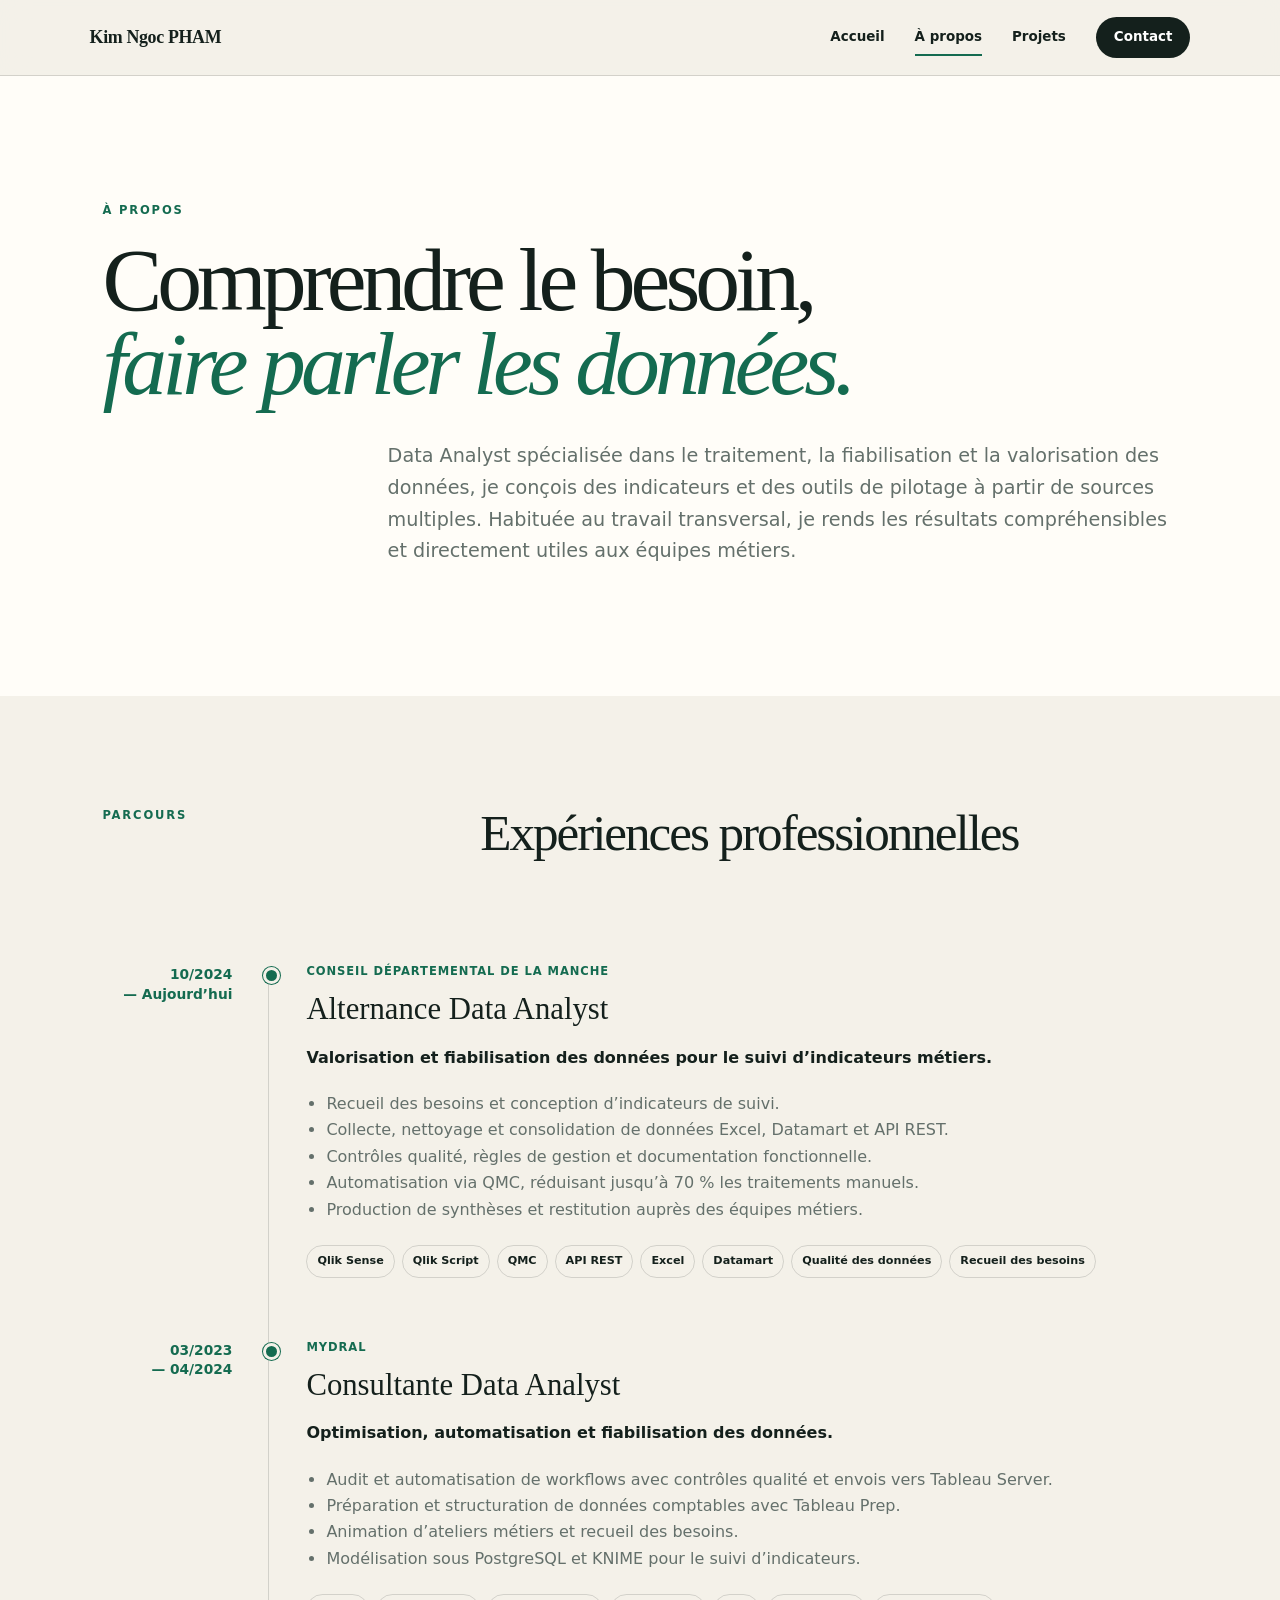
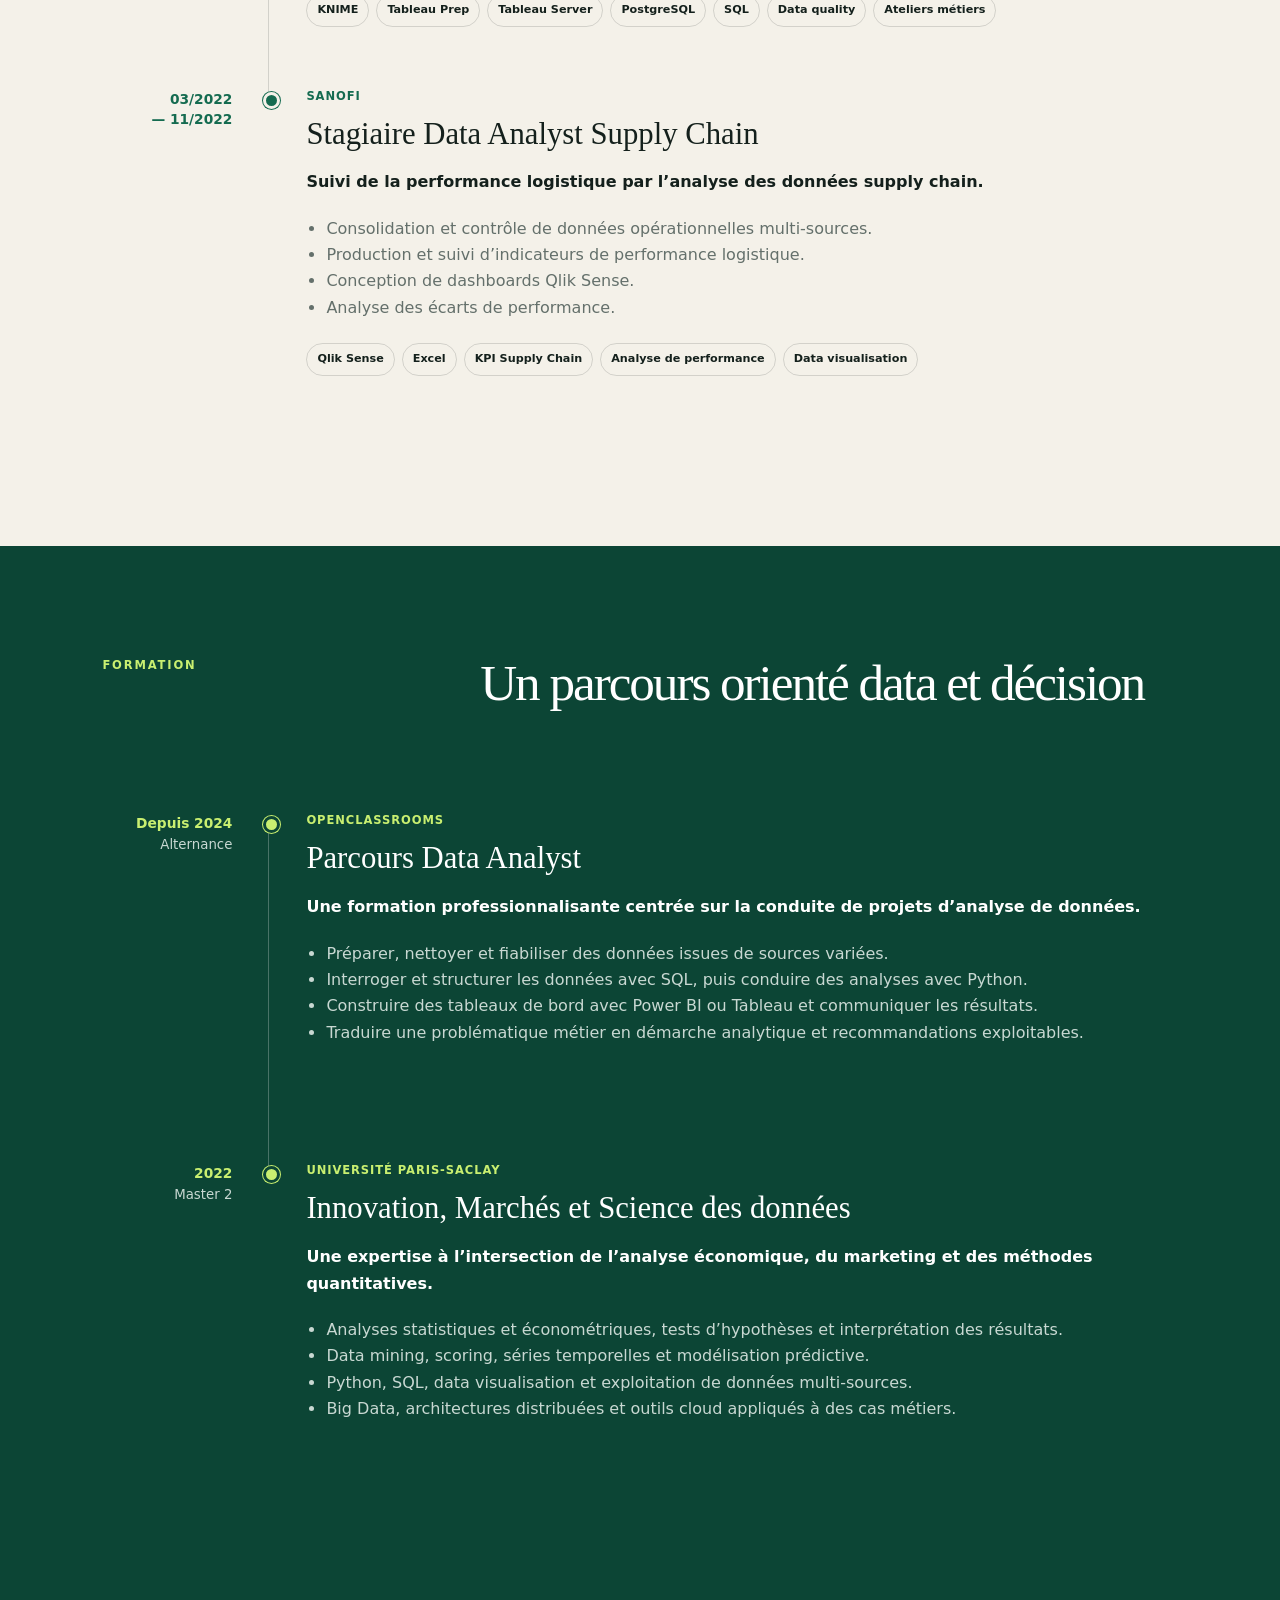
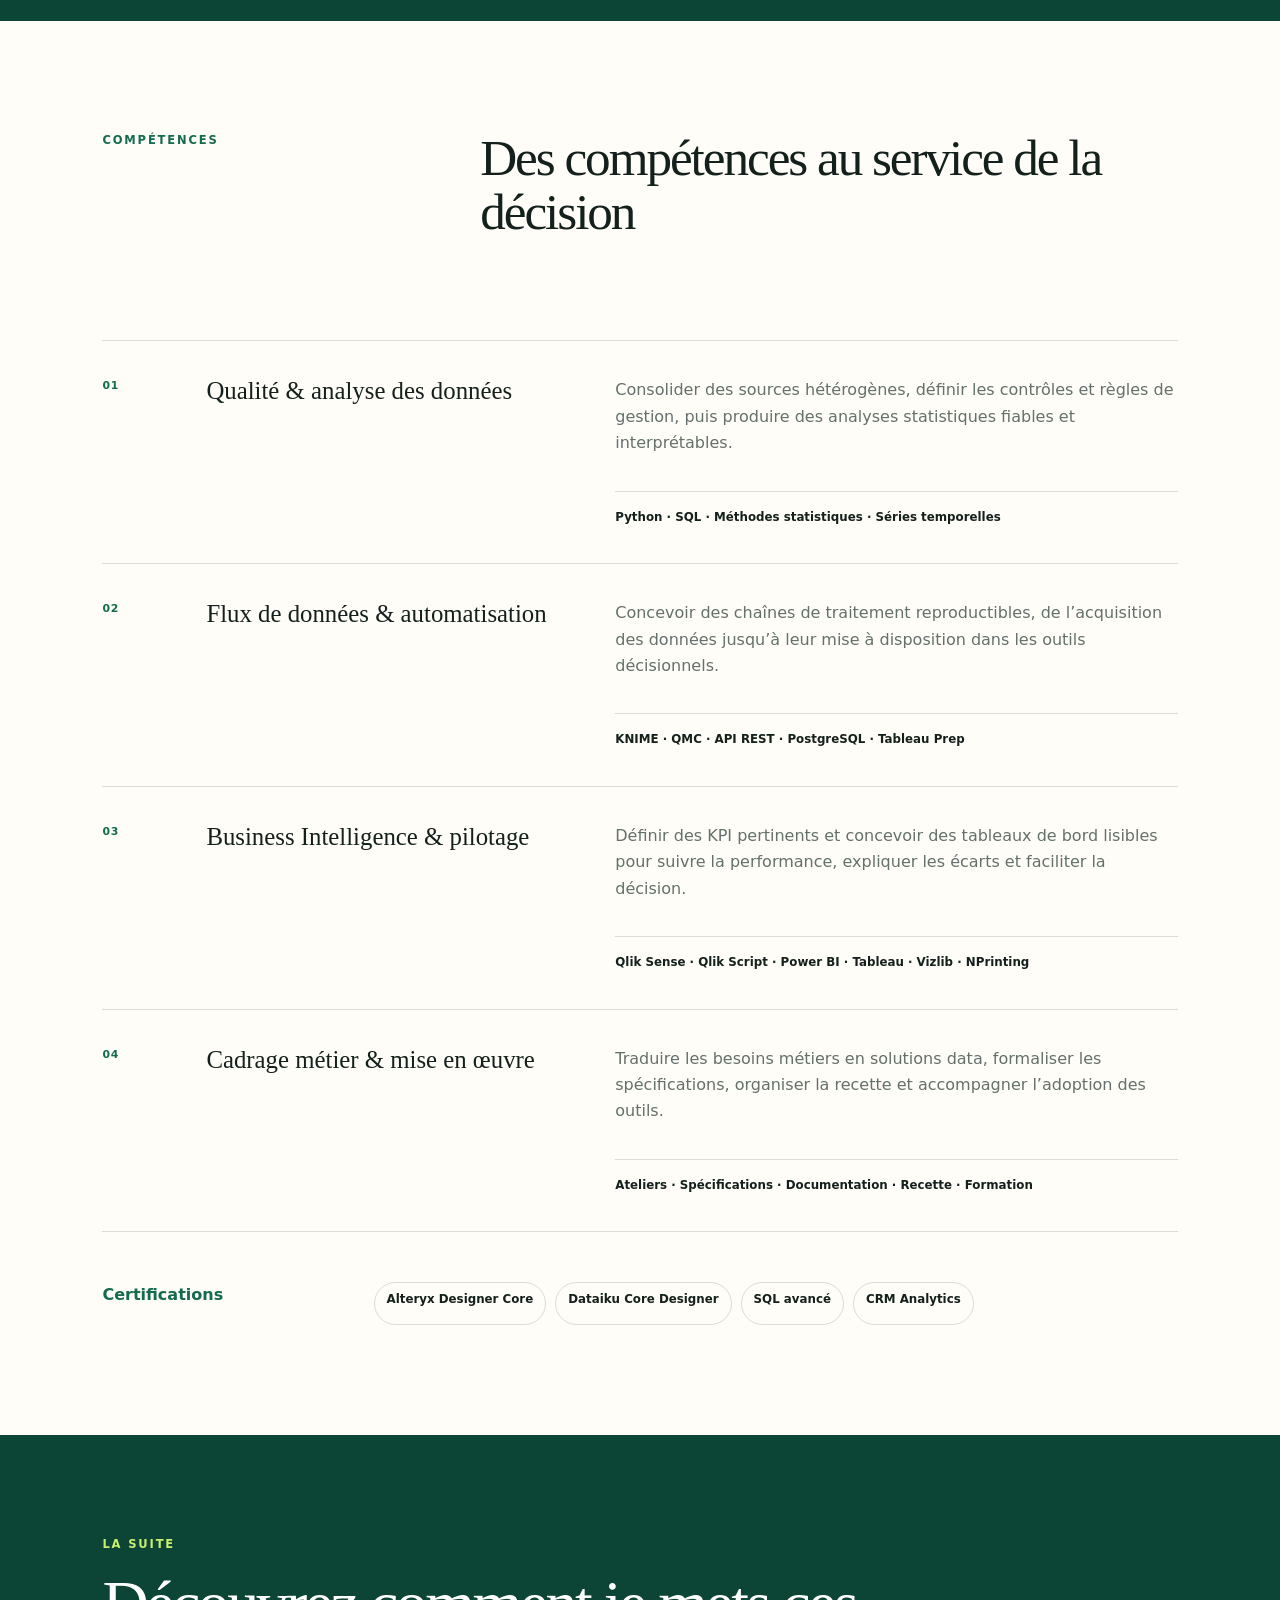
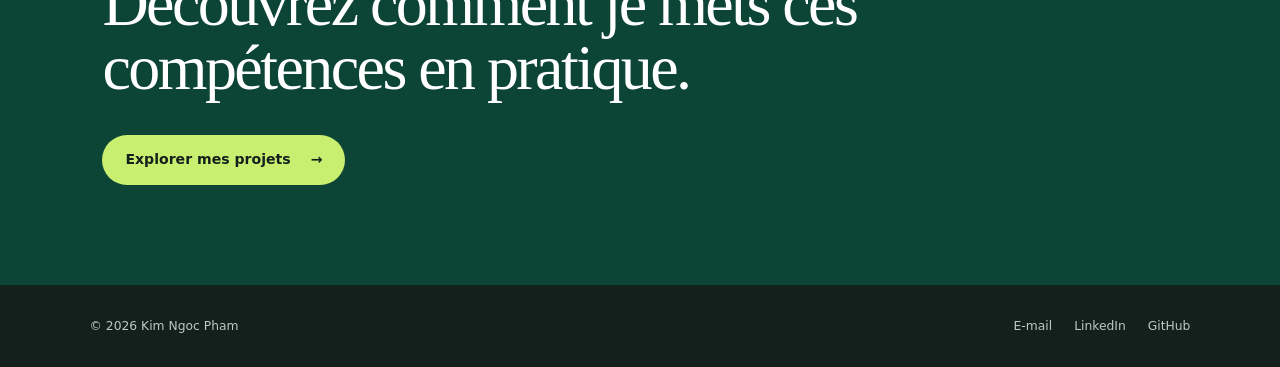
==== a-propos.html @ 7b45d622 "Add files via upload Update" ====
<!doctype html>
<html lang="fr">
<head>
  <meta charset="utf-8">
  <meta name="viewport" content="width=device-width, initial-scale=1">
  <meta name="description" content="Parcours, expériences et compétences de Kim Ngoc Pham, Data Analyst.">
  <title>À propos | Kim Ngoc Pham</title>
  <link rel="stylesheet" href="assets/style.css">
</head>
<body>
  <header class="site-header">
    <a class="brand" href="index.html" aria-label="Accueil">Kim Ngoc <span>PHAM</span></a>
    <button class="menu-button" type="button" aria-expanded="false" aria-controls="main-nav">Menu</button>
    <nav id="main-nav" aria-label="Navigation principale">
      <a href="index.html">Accueil</a>
      <a class="active" href="a-propos.html">À propos</a>
      <a href="projets.html">Projets</a>
      <a class="contact-link" href="mailto:kn.pham27@gmail.com">Contact</a>
    </nav>
  </header>

  <main>
    <section class="page-hero reveal">
      <p class="eyebrow">À propos</p>
      <h1>Comprendre le besoin,<br><span>faire parler les données.</span></h1>
      <p>Data Analyst spécialisée dans le traitement, la fiabilisation et la valorisation des données, je conçois des indicateurs et des outils de pilotage à partir de sources multiples. Habituée au travail transversal, je rends les résultats compréhensibles et directement utiles aux équipes métiers.</p>
    </section>

    <section class="timeline-section">
      <div class="section-intro">
        <p class="eyebrow">Parcours</p>
        <h2>Expériences professionnelles</h2>
      </div>
      <div class="timeline">
        <article class="timeline-item reveal">
          <div class="timeline-date"><span>10/2024<br>— Aujourd’hui</span></div>
          <div class="timeline-dot"></div>
          <div class="timeline-content">
            <p class="organisation">Conseil départemental de la Manche</p>
            <h3>Alternance Data Analyst</h3>
            <p class="lead">Valorisation et fiabilisation des données pour le suivi d’indicateurs métiers.</p>
            <ul>
              <li>Recueil des besoins et conception d’indicateurs de suivi.</li>
              <li>Collecte, nettoyage et consolidation de données Excel, Datamart et API REST.</li>
              <li>Contrôles qualité, règles de gestion et documentation fonctionnelle.</li>
              <li>Automatisation via QMC, réduisant jusqu’à 70 % les traitements manuels.</li>
              <li>Production de synthèses et restitution auprès des équipes métiers.</li>
            </ul>
            <div class="experience-tags" aria-label="Outils et compétences"><span>Qlik Sense</span><span>Qlik Script</span><span>QMC</span><span>API REST</span><span>Excel</span><span>Datamart</span><span>Qualité des données</span><span>Recueil des besoins</span></div>
          </div>
        </article>

        <article class="timeline-item reveal">
          <div class="timeline-date"><span>03/2023<br>— 04/2024</span></div>
          <div class="timeline-dot"></div>
          <div class="timeline-content">
            <p class="organisation">Mydral</p>
            <h3>Consultante Data Analyst</h3>
            <p class="lead">Optimisation, automatisation et fiabilisation des données.</p>
            <ul>
              <li>Audit et automatisation de workflows avec contrôles qualité et envois vers Tableau Server.</li>
              <li>Préparation et structuration de données comptables avec Tableau Prep.</li>
              <li>Animation d’ateliers métiers et recueil des besoins.</li>
              <li>Modélisation sous PostgreSQL et KNIME pour le suivi d’indicateurs.</li>
            </ul>
            <div class="experience-tags" aria-label="Outils et compétences"><span>KNIME</span><span>Tableau Prep</span><span>Tableau Server</span><span>PostgreSQL</span><span>SQL</span><span>Data quality</span><span>Ateliers métiers</span></div>
          </div>
        </article>

        <article class="timeline-item reveal">
          <div class="timeline-date"><span>03/2022<br>— 11/2022</span></div>
          <div class="timeline-dot"></div>
          <div class="timeline-content">
            <p class="organisation">Sanofi</p>
            <h3>Stagiaire Data Analyst Supply Chain</h3>
            <p class="lead">Suivi de la performance logistique par l’analyse des données supply chain.</p>
            <ul>
              <li>Consolidation et contrôle de données opérationnelles multi-sources.</li>
              <li>Production et suivi d’indicateurs de performance logistique.</li>
              <li>Conception de dashboards Qlik Sense.</li>
              <li>Analyse des écarts de performance.</li>
            </ul>
            <div class="experience-tags" aria-label="Outils et compétences"><span>Qlik Sense</span><span>Excel</span><span>KPI Supply Chain</span><span>Analyse de performance</span><span>Data visualisation</span></div>
          </div>
        </article>
      </div>
    </section>

    <section class="education-section timeline-section">
      <div class="section-intro">
        <p class="eyebrow">Formation</p>
        <h2>Un parcours orienté data et décision</h2>
      </div>
      <div class="timeline education-timeline">
        <article class="timeline-item reveal">
          <div class="timeline-date"><span>Depuis 2024</span><small>Alternance</small></div>
          <div class="timeline-dot"></div>
          <div class="timeline-content">
            <p class="organisation">OpenClassrooms</p>
            <h3>Parcours Data Analyst</h3>
            <p class="lead">Une formation professionnalisante centrée sur la conduite de projets d’analyse de données.</p>
            <ul>
              <li>Préparer, nettoyer et fiabiliser des données issues de sources variées.</li>
              <li>Interroger et structurer les données avec SQL, puis conduire des analyses avec Python.</li>
              <li>Construire des tableaux de bord avec Power BI ou Tableau et communiquer les résultats.</li>
              <li>Traduire une problématique métier en démarche analytique et recommandations exploitables.</li>
            </ul>
          </div>
        </article>
        <article class="timeline-item reveal">
          <div class="timeline-date"><span>2022</span><small>Master 2</small></div>
          <div class="timeline-dot"></div>
          <div class="timeline-content">
            <p class="organisation">Université Paris-Saclay</p>
            <h3>Innovation, Marchés et Science des données</h3>
            <p class="lead">Une expertise à l’intersection de l’analyse économique, du marketing et des méthodes quantitatives.</p>
            <ul>
              <li>Analyses statistiques et économétriques, tests d’hypothèses et interprétation des résultats.</li>
              <li>Data mining, scoring, séries temporelles et modélisation prédictive.</li>
              <li>Python, SQL, data visualisation et exploitation de données multi-sources.</li>
              <li>Big Data, architectures distribuées et outils cloud appliqués à des cas métiers.</li>
            </ul>
          </div>
        </article>
      </div>
    </section>

    <section class="skills-section">
      <div class="section-intro">
        <p class="eyebrow">Compétences</p>
        <h2>Des compétences au service de la décision</h2>
      </div>
      <div class="skills-grid">
        <article><span>01</span><h3>Qualité & analyse des données</h3><p>Consolider des sources hétérogènes, définir les contrôles et règles de gestion, puis produire des analyses statistiques fiables et interprétables.</p><small>Python · SQL · Méthodes statistiques · Séries temporelles</small></article>
        <article><span>02</span><h3>Flux de données & automatisation</h3><p>Concevoir des chaînes de traitement reproductibles, de l’acquisition des données jusqu’à leur mise à disposition dans les outils décisionnels.</p><small>KNIME · QMC · API REST · PostgreSQL · Tableau Prep</small></article>
        <article><span>03</span><h3>Business Intelligence & pilotage</h3><p>Définir des KPI pertinents et concevoir des tableaux de bord lisibles pour suivre la performance, expliquer les écarts et faciliter la décision.</p><small>Qlik Sense · Qlik Script · Power BI · Tableau · Vizlib · NPrinting</small></article>
        <article><span>04</span><h3>Cadrage métier & mise en œuvre</h3><p>Traduire les besoins métiers en solutions data, formaliser les spécifications, organiser la recette et accompagner l’adoption des outils.</p><small>Ateliers · Spécifications · Documentation · Recette · Formation</small></article>
      </div>
      <div class="certifications">
        <p>Certifications</p>
        <div><span>Alteryx Designer Core</span><span>Dataiku Core Designer</span><span>SQL avancé</span><span>CRM Analytics</span></div>
      </div>
    </section>

    <section class="cta-section">
      <p class="eyebrow">La suite</p>
      <h2>Découvrez comment je mets ces compétences en pratique.</h2>
      <a class="button light" href="projets.html">Explorer mes projets <span>→</span></a>
    </section>
  </main>

  <footer>
    <p>© <span data-year></span> Kim Ngoc Pham</p>
    <div><a href="mailto:kn.pham27@gmail.com">E-mail</a><a href="https://www.linkedin.com/in/kim-ngoc-pham/" target="_blank" rel="noreferrer">LinkedIn</a><a href="https://github.com/Kim-ngoc2710" target="_blank" rel="noreferrer">GitHub</a></div>
  </footer>
  <script src="assets/script.js"></script>
</body>
</html>
---- assets/style.css ----
:root {
  --ink: #14201c;
  --muted: #64706b;
  --paper: #f4f1e9;
  --white: #fffdf8;
  --green: #146b50;
  --green-dark: #0c4535;
  --lime: #c9ef70;
  --sand: #d4c3a2;
  --line: rgba(20,32,28,.15);
  --shadow: 0 25px 70px rgba(15,55,42,.14);
}

* { box-sizing: border-box; }
html { scroll-behavior: smooth; }
body { margin: 0; background: var(--paper); color: var(--ink); font-family: Inter, ui-sans-serif, system-ui, -apple-system, BlinkMacSystemFont, "Segoe UI", sans-serif; line-height: 1.65; }
a { color: inherit; }
.site-header { position: sticky; top: 0; z-index: 50; min-height: 76px; display: flex; align-items: center; justify-content: space-between; padding: 0 clamp(24px,7vw,110px); background: rgba(244,241,233,.92); border-bottom: 1px solid var(--line); backdrop-filter: blur(14px); }
.brand { font-family: Georgia, serif; font-size: 1.12rem; font-weight: 700; text-decoration: none; letter-spacing: -.02em; }.brand span { color: inherit; }
nav { display: flex; align-items: center; gap: 30px; } nav a { position: relative; font-size: .84rem; font-weight: 750; text-decoration: none; }
nav a:not(.contact-link)::after { content: ""; position: absolute; left: 0; right: 100%; bottom: -7px; height: 2px; background: var(--green); transition: right .2s ease; } nav a:hover::after, nav a.active::after { right: 0; }
.contact-link { padding: 9px 18px; border-radius: 999px; background: var(--ink); color: white; }
.menu-button { display: none; padding: 8px 14px; border: 1px solid var(--line); border-radius: 999px; background: transparent; color: var(--ink); font: inherit; font-size: .82rem; font-weight: 800; }
.eyebrow { margin: 0 0 18px; color: var(--green); font-size: .72rem; font-weight: 900; letter-spacing: .16em; text-transform: uppercase; }
h1,h2,h3,p { margin-top: 0; }
.button { min-height: 50px; display: inline-flex; align-items: center; justify-content: center; gap: 20px; padding: 0 22px; border: 1px solid transparent; border-radius: 999px; font-size: .88rem; font-weight: 800; text-decoration: none; transition: transform .2s ease, box-shadow .2s ease; }.button:hover { transform: translateY(-2px); box-shadow: 0 10px 25px rgba(20,32,28,.12); }
.primary { background: var(--green); color: white; }.secondary { border-color: var(--line); }.light { background: var(--lime); color: var(--ink); }
.reveal { opacity: 0; transform: translateY(18px); transition: opacity .65s ease, transform .65s ease; }.reveal.visible { opacity: 1; transform: none; }

.home-hero { min-height: calc(100vh - 76px); display: grid; grid-template-columns: 1.1fr .9fr; align-items: center; gap: 8vw; padding: 75px clamp(24px,8vw,130px); overflow: hidden; }
.hero-copy h1 { max-width: 850px; margin-bottom: 28px; font-family: Inter, ui-sans-serif, system-ui, -apple-system, BlinkMacSystemFont, "Segoe UI", sans-serif; font-size: clamp(2.75rem,4.8vw,5.2rem); font-weight: 780; line-height: 1.02; letter-spacing: -.052em; }.hero-copy h1 span { display: block; margin-top: .08em; color: var(--green); font-weight: 620; }
.intro { max-width: 760px; margin-bottom: 34px; color: var(--muted); font-size: clamp(1rem,1.35vw,1.16rem); line-height: 1.8; }.hero-actions { display: flex; flex-wrap: wrap; gap: 12px; }
.hero-art { position: relative; min-height: 540px; }.portrait-frame { position: absolute; inset: 8% 3% 5% 10%; overflow: hidden; display: grid; place-items: center; border-radius: 48% 48% 20px 20px; background: var(--green); box-shadow: var(--shadow); }
.portrait-frame::before { content: ""; position: absolute; width: 360px; height: 360px; border: 1px solid rgba(255,255,255,.27); border-radius: 50%; }.portrait-frame::after { content: ""; position: absolute; width: 480px; height: 480px; border: 1px solid rgba(255,255,255,.14); border-radius: 50%; }
.monogram { z-index: 2; color: var(--white); font-family: Georgia, serif; font-size: clamp(4rem,8vw,8rem); letter-spacing: -.08em; }
.data-line { position: absolute; z-index: 1; width: 85%; height: 2px; background: var(--lime); transform-origin: left; }.line-one { top: 62%; left: 8%; transform: rotate(-13deg); }.line-two { top: 70%; left: 12%; width: 60%; transform: rotate(7deg); opacity: .55; }.line-three { top: 40%; right: -20%; width: 70%; transform: rotate(-48deg); opacity: .35; }
.floating-card { position: absolute; z-index: 3; padding: 18px 22px; border-radius: 16px; background: rgba(255,253,248,.94); box-shadow: var(--shadow); backdrop-filter: blur(10px); }.floating-card small { display: block; margin-bottom: 4px; color: var(--green); font-size: .62rem; font-weight: 900; letter-spacing: .12em; }.floating-card strong { font-size: .86rem; }.card-tools { left: 0; bottom: 7%; }.card-focus { right: -5%; top: 16%; }
.home-strip { display: grid; grid-template-columns: repeat(4,1fr); padding: 0 clamp(24px,8vw,130px); background: var(--ink); color: white; }.home-strip div { min-height: 120px; display: flex; flex-direction: column; justify-content: center; padding: 22px; border-right: 1px solid rgba(255,255,255,.13); }.home-strip div:first-child { border-left: 1px solid rgba(255,255,255,.13); }.home-strip span { color: var(--lime); font-size: .66rem; font-weight: 900; }.home-strip strong { margin-top: 9px; font-family: Georgia,serif; font-size: 1.05rem; font-weight: 500; }
.home-next { padding: 120px clamp(24px,8vw,130px); }.home-next h2 { max-width: 930px; margin-bottom: 65px; font-family: Georgia,serif; font-size: clamp(2.7rem,5.1vw,5.7rem); font-weight: 500; line-height: 1; letter-spacing: -.045em; }.home-next h2 em { color: var(--green); font-weight: 500; }
.next-grid { display: grid; grid-template-columns: 1fr 1fr; gap: 16px; }.next-grid a { position: relative; min-height: 210px; display: grid; grid-template-rows: auto 1fr; align-content: start; padding: 42px 30px 30px; border: 1px solid var(--line); border-radius: 20px; background: var(--white); text-decoration: none; transition: transform .2s ease, box-shadow .2s ease; }.next-grid a:hover { transform: translateY(-4px); box-shadow: var(--shadow); }.next-grid span { color: var(--green); font-size: .7rem; font-weight: 900; line-height: 1.35rem; text-transform: uppercase; }.next-grid strong { max-width: 480px; margin-top: 20px; font-family: Georgia,serif; font-size: 1.7rem; font-weight: 500; line-height: 1.15; }.next-grid i { position: absolute; top: 38px; right: 28px; font-size: 1.35rem; line-height: 1.35rem; font-style: normal; }

.page-hero { padding: 125px clamp(24px,8vw,130px) 110px; background: var(--white); }.page-hero h1 { max-width: 1150px; margin-bottom: 34px; font-family: Georgia,serif; font-size: clamp(3.5rem,7vw,7.8rem); font-weight: 500; line-height: .94; letter-spacing: -.055em; }.page-hero h1 span { color: var(--green); font-style: italic; }.page-hero > p:last-child { max-width: 790px; margin-left: auto; color: var(--muted); font-size: clamp(1.05rem,1.5vw,1.25rem); }
.timeline-section,.education-section,.skills-section { padding: 110px clamp(24px,8vw,130px); }.section-intro { display: grid; grid-template-columns: .45fr 1fr; gap: 5vw; margin-bottom: 60px; }.section-intro h2 { max-width: 730px; font-family: Georgia,serif; font-size: clamp(2.5rem,4vw,4.5rem); font-weight: 500; line-height: 1.04; letter-spacing: -.04em; }
.timeline { max-width: 1100px; margin-left: auto; }.timeline-item { display: grid; grid-template-columns: 130px 22px 1fr; gap: 26px; min-height: 300px; }.timeline-date { display: flex; flex-direction: column; align-items: flex-end; padding-top: 3px; }.timeline-date span { color: var(--green); font-size: .86rem; font-weight: 900; line-height: 1.45; text-align: right; }.timeline-date small { color: var(--muted); }.timeline-dot { position: relative; }.timeline-dot::before { content: ""; position: absolute; top: 9px; bottom: -9px; left: 10px; width: 1px; background: var(--line); }.timeline-dot::after { content: ""; position: absolute; top: 5px; left: 5px; width: 11px; height: 11px; border: 3px solid var(--paper); border-radius: 50%; background: var(--green); box-shadow: 0 0 0 1px var(--green); }.timeline-item:last-child .timeline-dot::before { display: none; }
.timeline-content { padding: 0 0 60px; }.organisation { margin-bottom: 3px; color: var(--green); font-size: .72rem; font-weight: 900; letter-spacing: .08em; text-transform: uppercase; }.timeline-content h3 { margin-bottom: 10px; font-family: Georgia,serif; font-size: clamp(1.65rem,2.4vw,2.45rem); font-weight: 500; }.timeline-content .lead { color: var(--ink); font-weight: 750; }.timeline-content ul { margin: 20px 0 0; padding-left: 20px; color: var(--muted); }.experience-tags { display: flex; flex-wrap: wrap; gap: 7px; margin-top: 22px; }.experience-tags span { padding: 6px 10px; border: 1px solid var(--line); border-radius: 999px; color: var(--ink); font-size: .7rem; font-weight: 750; }
.education-section { background: var(--green-dark); color: white; }.education-section .eyebrow,.education-section .organisation { color: var(--lime); }.education-section .timeline-date span { color: var(--lime); }.education-section .timeline-date small,.education-section .timeline-content ul { color: #c8d8d2; }.education-section .timeline-dot::before { background: rgba(255,255,255,.25); }.education-section .timeline-dot::after { border-color: var(--green-dark); background: var(--lime); box-shadow: 0 0 0 1px var(--lime); }.education-section .timeline-content .lead { color: white; }.education-timeline .timeline-item { min-height: 350px; }
.skills-section { background: var(--white); }.skills-grid { border-top: 1px solid var(--line); }.skills-grid article { display: grid; grid-template-columns: 70px minmax(240px,.8fr) 1.2fr; gap: 34px; align-items: start; padding: 36px 0; border-bottom: 1px solid var(--line); }.skills-grid span { color: var(--green); font-size: .68rem; font-weight: 900; letter-spacing: .08em; }.skills-grid h3 { margin: 0; font-family: Georgia,serif; font-size: 1.55rem; font-weight: 500; line-height: 1.15; }.skills-grid p { margin: 0; color: var(--muted); }.skills-grid small { grid-column: 3; padding-top: 16px; border-top: 1px solid var(--line); color: var(--ink); font-size: .74rem; font-weight: 750; }.certifications { display: grid; grid-template-columns: .3fr 1fr; gap: 30px; margin-top: 50px; }.certifications > p { color: var(--green); font-weight: 900; }.certifications div { display: flex; flex-wrap: wrap; gap: 9px; }.certifications span,.project-tags span { padding: 7px 12px; border: 1px solid var(--line); border-radius: 999px; font-size: .74rem; font-weight: 750; }
.cta-section { padding: 100px clamp(24px,8vw,130px); background: var(--green-dark); color: white; }.cta-section .eyebrow { color: var(--lime); }.cta-section h2 { max-width: 980px; margin-bottom: 35px; font-family: Georgia,serif; font-size: clamp(2.5rem,5vw,5.3rem); font-weight: 500; line-height: 1; letter-spacing: -.04em; }

.project-hero { background: var(--paper); }.project-gallery { padding: 20px clamp(24px,8vw,130px) 120px; }.project-placeholder { display: grid; grid-template-columns: minmax(330px,.8fr) 1.2fr; gap: clamp(30px,6vw,90px); align-items: center; padding: 70px 0; border-top: 1px solid var(--line); }.project-placeholder:nth-child(even) .project-visual { order: 2; }.project-visual { position: relative; min-height: 360px; overflow: hidden; border-radius: 22px; background: var(--ink); box-shadow: var(--shadow); }.project-body { padding: 25px 0; }.project-top { display: flex; justify-content: space-between; margin-bottom: 50px; color: var(--green); font-size: .7rem; font-weight: 900; letter-spacing: .09em; text-transform: uppercase; }.project-body h2 { margin-bottom: 18px; font-family: Georgia,serif; font-size: clamp(2rem,3.4vw,3.8rem); font-weight: 500; line-height: 1.05; letter-spacing: -.035em; }.project-body > p { max-width: 650px; color: var(--muted); }.project-tags { display: flex; flex-wrap: wrap; gap: 7px; margin-top: 28px; }
.visual-pipeline { display: flex; align-items: center; justify-content: center; gap: 32px; background: var(--green); }.visual-pipeline i { position: relative; width: 46px; height: 46px; border: 2px solid var(--lime); border-radius: 12px; }.visual-pipeline i:not(:last-child)::after { content: "→"; position: absolute; left: 58px; top: 6px; color: white; font-size: 1.3rem; font-style: normal; }.visual-pipeline i:nth-child(2) { transform: rotate(45deg); }.visual-pipeline i:nth-child(3) { border-radius: 50%; }.visual-pipeline i:nth-child(4) { background: var(--lime); }
.visual-series { display: grid; place-items: center; background: #1a2924; }.visual-series svg { width: 88%; }.visual-series path { fill: none; stroke: var(--lime); stroke-width: 5; stroke-linecap: round; }.visual-series path.soft { stroke: #6d9686; stroke-width: 2; }
.visual-stats { background: #dfe8df; }.dots { position: absolute; inset: 45px; background-image: radial-gradient(circle,var(--green) 0 4px,transparent 5px); background-size: 48px 42px; opacity: .68; }.trend { position: absolute; left: 12%; right: 10%; top: 52%; height: 4px; border-radius: 99px; background: var(--green); transform: rotate(-22deg); box-shadow: 0 0 0 8px rgba(201,239,112,.5); }
.phase-note { display: grid; grid-template-columns: .3fr 1fr; gap: 60px; padding: 80px clamp(24px,8vw,130px); background: var(--lime); }.phase-note > span { font-weight: 900; text-transform: uppercase; }.phase-note h2 { margin-bottom: 12px; font-family: Georgia,serif; font-size: clamp(2rem,3.5vw,3.8rem); font-weight: 500; }.phase-note p { max-width: 760px; margin: 0; color: #415036; }

footer { min-height: 82px; display: flex; align-items: center; justify-content: space-between; gap: 30px; padding: 20px clamp(24px,7vw,110px); background: var(--ink); color: #bcc8c3; font-size: .77rem; } footer p { margin: 0; } footer div { display: flex; flex-wrap: wrap; gap: 22px; } footer a { text-decoration: none; } footer a:hover { color: var(--lime); }

@media (max-width: 980px) {
  .home-hero { grid-template-columns: 1fr; }.hero-art { width: min(620px,100%); min-height: 500px; margin: 0 auto; }
  .home-strip { grid-template-columns: 1fr 1fr; }.project-placeholder { grid-template-columns: 1fr; }.project-placeholder:nth-child(even) .project-visual { order: initial; }
}
@media (max-width: 720px) {
  .site-header { min-height: 66px; }.menu-button { display: block; } nav { position: absolute; top: 66px; left: 0; right: 0; display: none; flex-direction: column; align-items: stretch; gap: 0; padding: 12px 24px 24px; background: var(--paper); border-bottom: 1px solid var(--line); } nav.open { display: flex; } nav a { padding: 12px 0; } nav a::after { display: none; }.contact-link { margin-top: 8px; padding: 10px 16px; text-align: center; }
  .home-hero { min-height: auto; padding: 70px 24px; }.hero-copy h1 { font-size: clamp(3rem,15vw,5rem); }.hero-art { min-height: 390px; }.floating-card { padding: 14px 16px; }.card-focus { right: 0; }.home-strip { padding: 0 24px; }.home-strip div { min-height: 100px; }.home-strip div:nth-child(odd) { border-left: 1px solid rgba(255,255,255,.13); }.home-next { padding: 85px 24px; }.next-grid { grid-template-columns: 1fr; }
  .page-hero { padding: 85px 24px 70px; }.page-hero h1 { font-size: clamp(3rem,14vw,5.1rem); }.page-hero > p:last-child { margin-left: 0; }
  .timeline-section,.education-section,.skills-section { padding: 80px 24px; }.section-intro { grid-template-columns: 1fr; gap: 5px; margin-bottom: 40px; }.timeline { margin: 0; }.timeline-item { grid-template-columns: 64px 15px 1fr; gap: 12px; }.timeline-date span,.timeline-date small { font-size: .68rem; }.timeline-dot::before { left: 7px; }.timeline-dot::after { left: 2px; }.timeline-content ul { padding-left: 17px; }
  .skills-grid article { grid-template-columns: 42px 1fr; gap: 14px; padding: 28px 0; }.skills-grid p,.skills-grid small { grid-column: 2; }.skills-grid small { margin-top: 5px; }.certifications,.phase-note { grid-template-columns: 1fr; gap: 15px; }
  .project-gallery { padding: 0 24px 80px; }.project-placeholder { grid-template-columns: 1fr; padding: 48px 0; }.project-visual { min-height: 270px; }.project-top { margin-bottom: 30px; }.visual-pipeline { gap: 20px; }.visual-pipeline i { width: 35px; height: 35px; }.visual-pipeline i:not(:last-child)::after { left: 41px; top: 2px; }.phase-note,.cta-section { padding: 75px 24px; }
  footer { flex-direction: column; align-items: flex-start; padding: 26px 24px; }
}
@media (prefers-reduced-motion: reduce) { html { scroll-behavior: auto; }.reveal { opacity: 1; transform: none; transition: none; } * { transition: none !important; } }
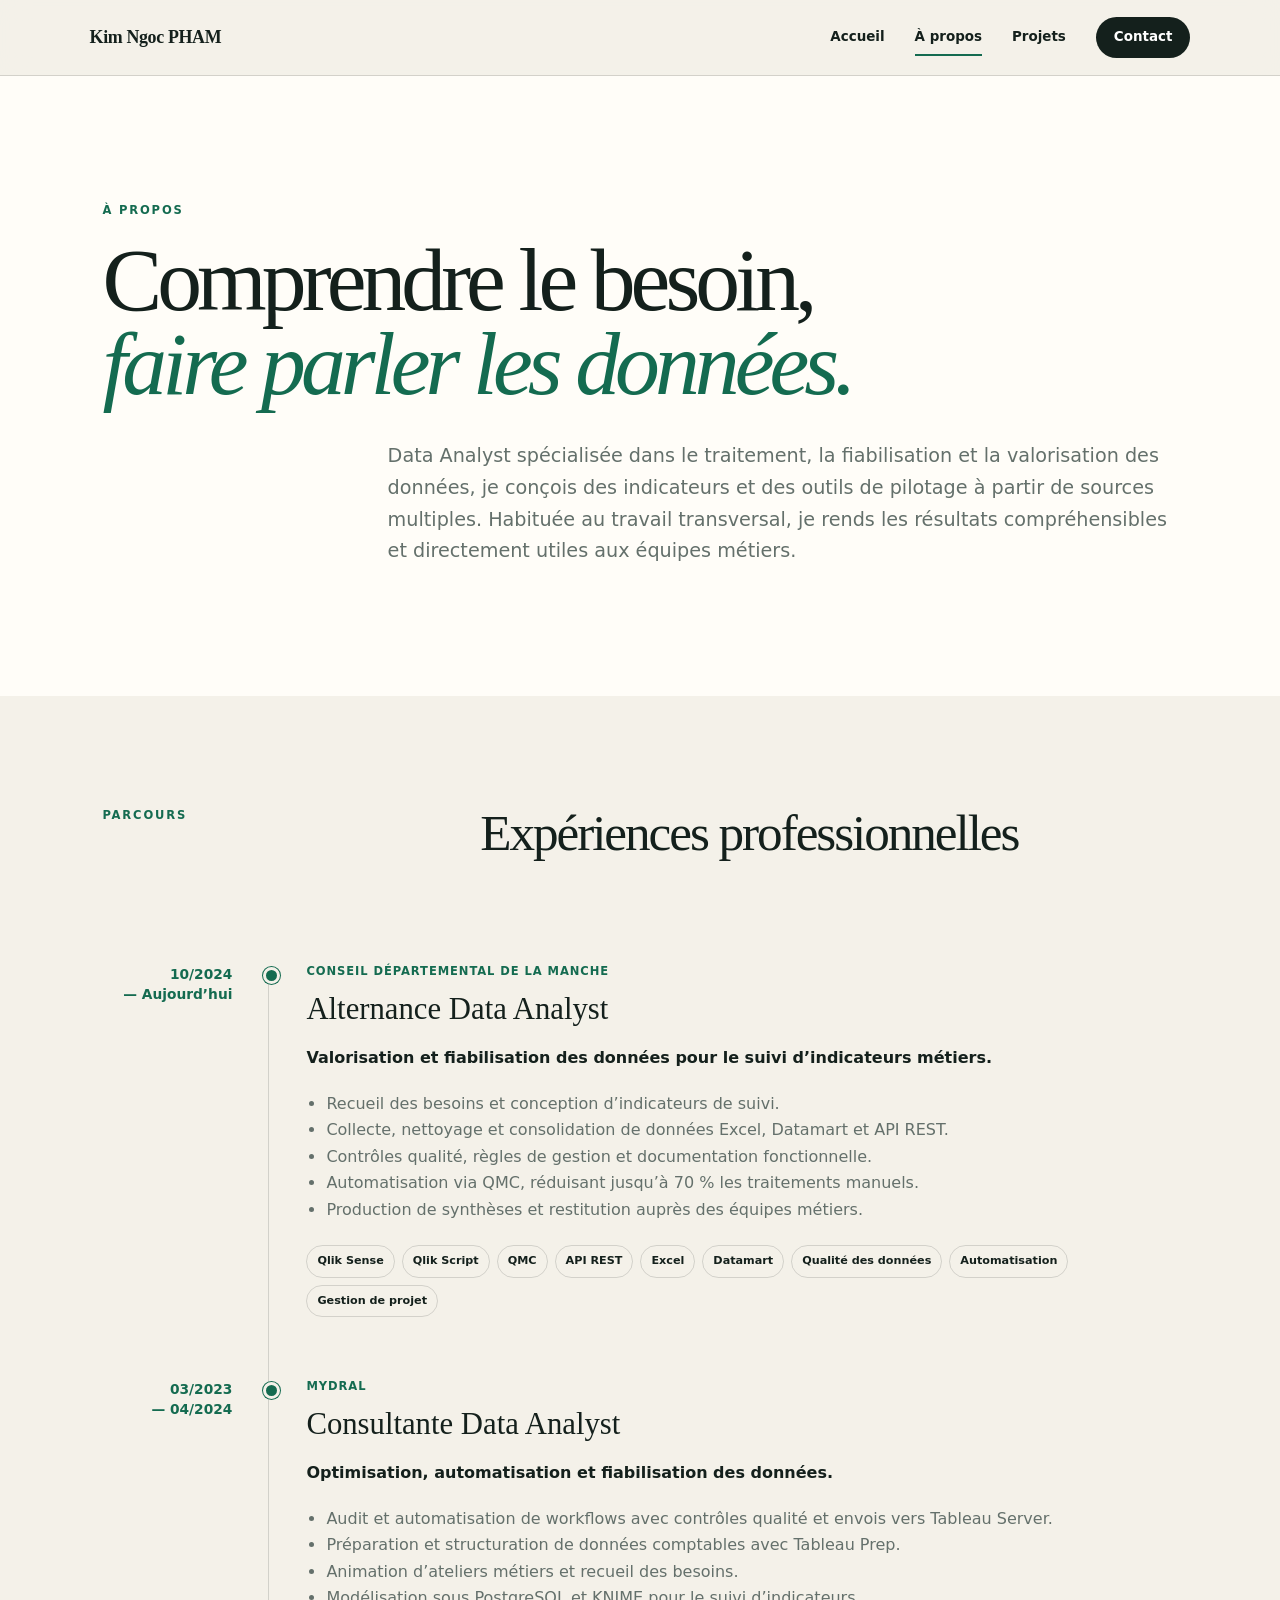
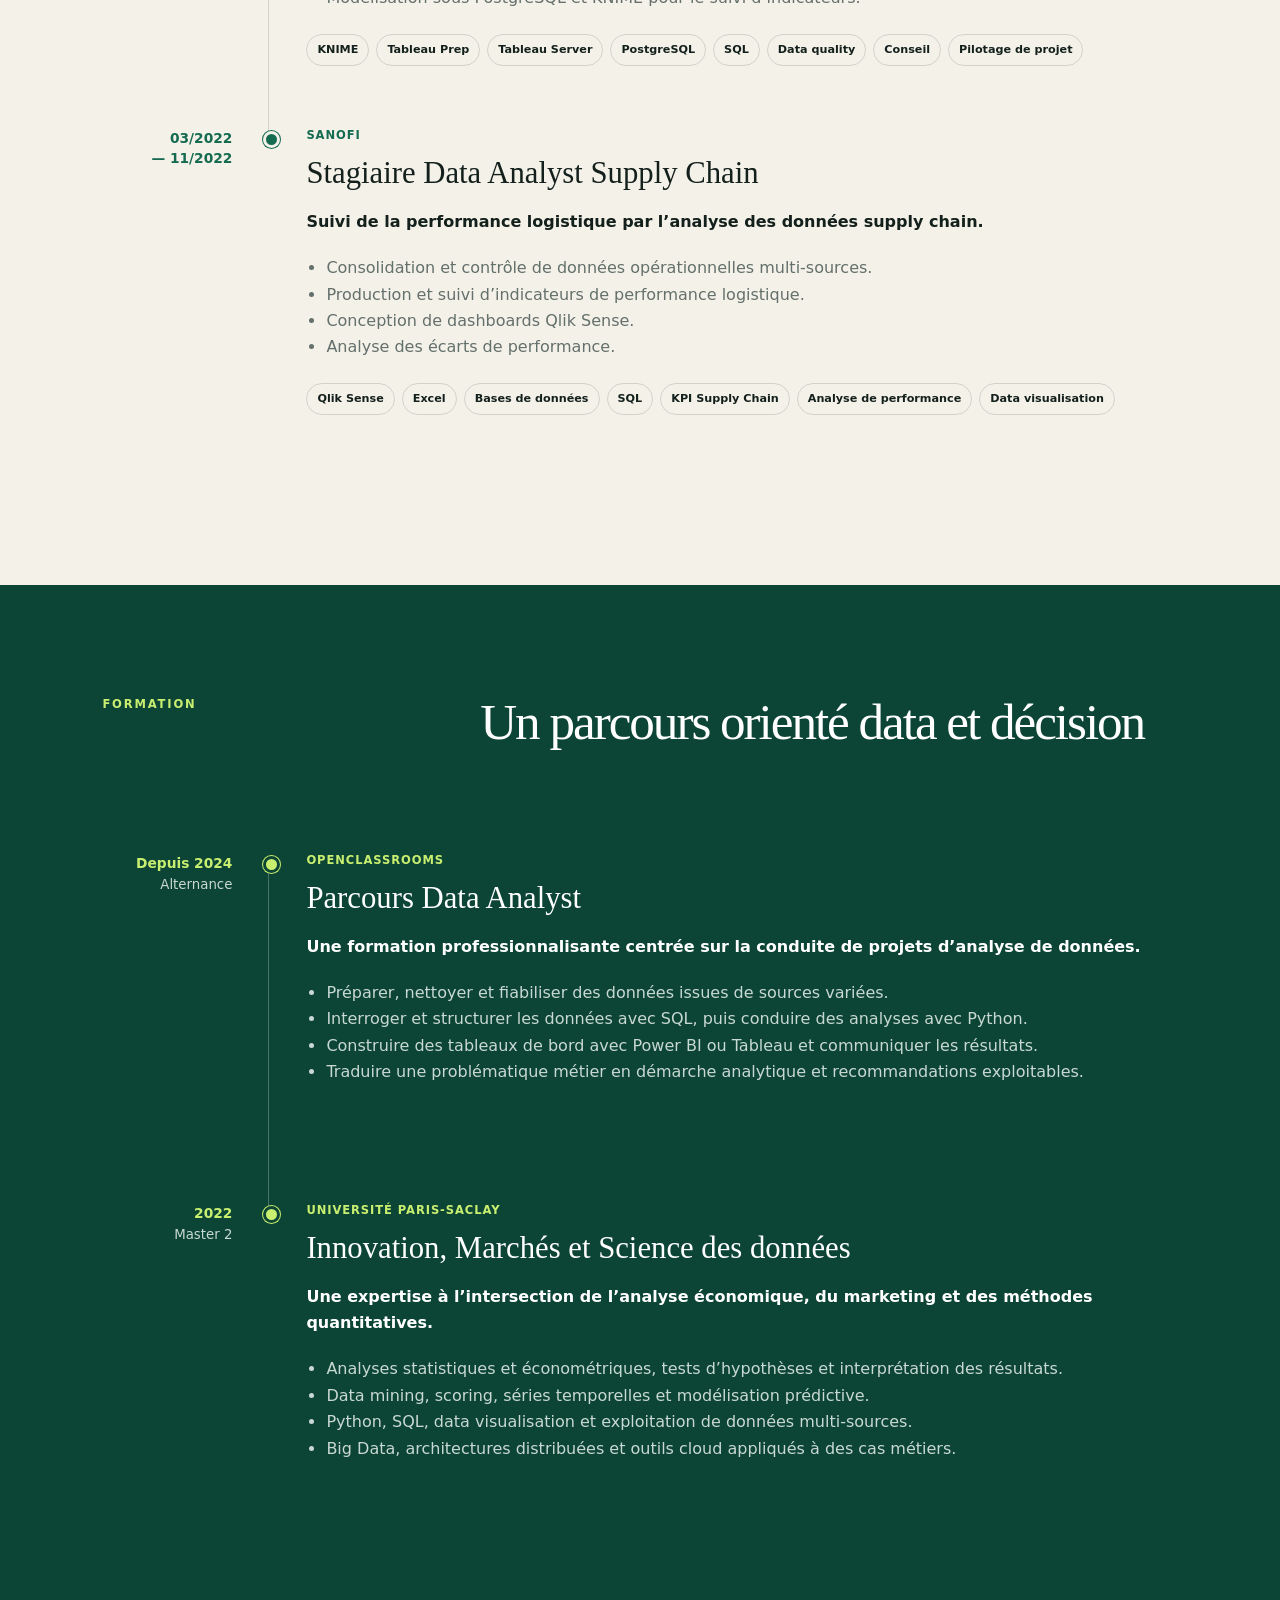
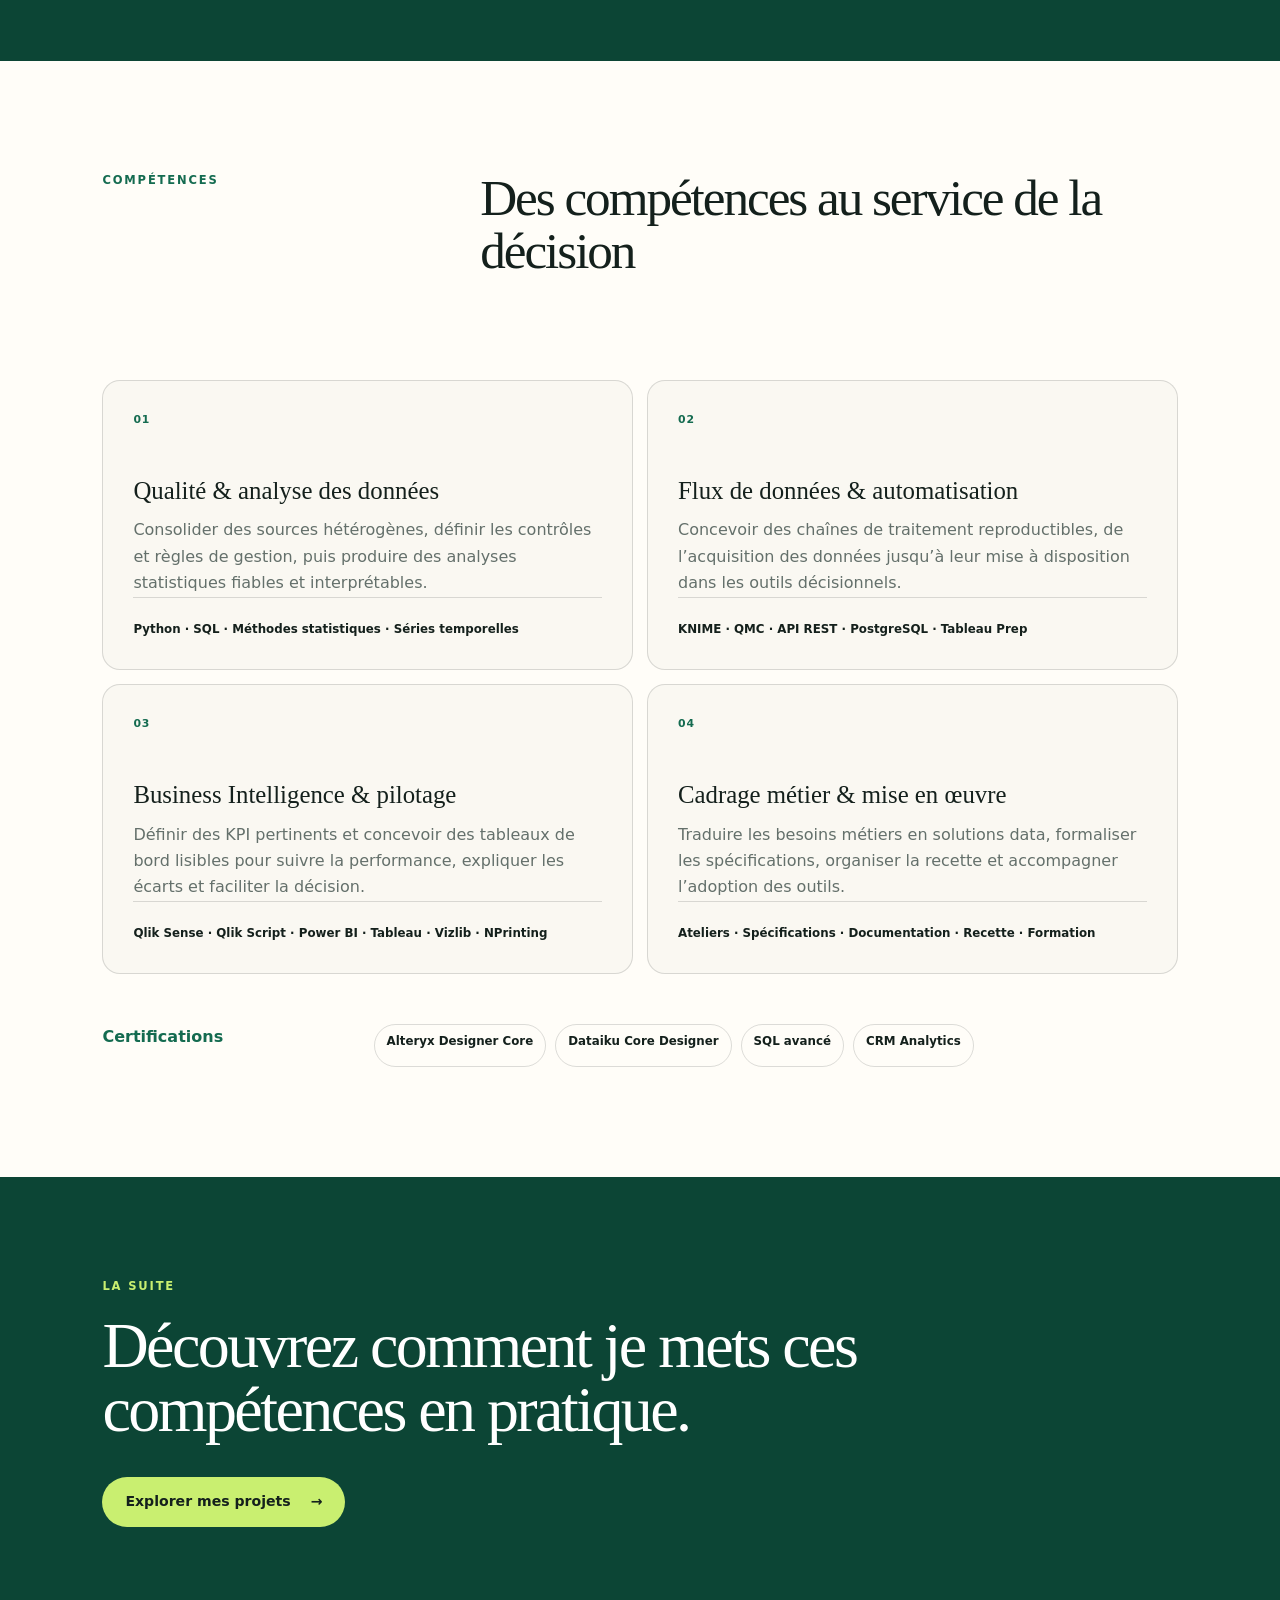
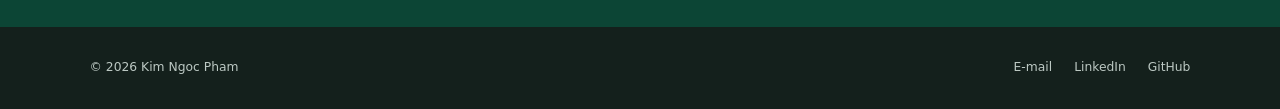
==== commit 8d84b5f3: "Add files via upload Update" ====
--- a/a-propos.html
+++ b/a-propos.html
@@ -46,7 +46,7 @@
               <li>Automatisation via QMC, réduisant jusqu’à 70 % les traitements manuels.</li>
               <li>Production de synthèses et restitution auprès des équipes métiers.</li>
             </ul>
-            <div class="experience-tags" aria-label="Outils et compétences"><span>Qlik Sense</span><span>Qlik Script</span><span>QMC</span><span>API REST</span><span>Excel</span><span>Datamart</span><span>Qualité des données</span><span>Recueil des besoins</span></div>
+            <div class="experience-tags" aria-label="Outils et compétences"><span>Qlik Sense</span><span>Qlik Script</span><span>QMC</span><span>API REST</span><span>Excel</span><span>Datamart</span><span>Qualité des données</span><span>Automatisation</span><span>Gestion de projet</span></div>
           </div>
         </article>
 
@@ -63,7 +63,7 @@
               <li>Animation d’ateliers métiers et recueil des besoins.</li>
               <li>Modélisation sous PostgreSQL et KNIME pour le suivi d’indicateurs.</li>
             </ul>
-            <div class="experience-tags" aria-label="Outils et compétences"><span>KNIME</span><span>Tableau Prep</span><span>Tableau Server</span><span>PostgreSQL</span><span>SQL</span><span>Data quality</span><span>Ateliers métiers</span></div>
+            <div class="experience-tags" aria-label="Outils et compétences"><span>KNIME</span><span>Tableau Prep</span><span>Tableau Server</span><span>PostgreSQL</span><span>SQL</span><span>Data quality</span><span>Conseil</span><span>Pilotage de projet</span></div>
           </div>
         </article>
 
@@ -80,7 +80,7 @@
               <li>Conception de dashboards Qlik Sense.</li>
               <li>Analyse des écarts de performance.</li>
             </ul>
-            <div class="experience-tags" aria-label="Outils et compétences"><span>Qlik Sense</span><span>Excel</span><span>KPI Supply Chain</span><span>Analyse de performance</span><span>Data visualisation</span></div>
+            <div class="experience-tags" aria-label="Outils et compétences"><span>Qlik Sense</span><span>Excel</span><span>Bases de données</span><span>SQL</span><span>KPI Supply Chain</span><span>Analyse de performance</span><span>Data visualisation</span></div>
           </div>
         </article>
       </div>
--- a/assets/style.css
+++ b/assets/style.css
@@ -44,7 +44,7 @@
 .timeline { max-width: 1100px; margin-left: auto; }.timeline-item { display: grid; grid-template-columns: 130px 22px 1fr; gap: 26px; min-height: 300px; }.timeline-date { display: flex; flex-direction: column; align-items: flex-end; padding-top: 3px; }.timeline-date span { color: var(--green); font-size: .86rem; font-weight: 900; line-height: 1.45; text-align: right; }.timeline-date small { color: var(--muted); }.timeline-dot { position: relative; }.timeline-dot::before { content: ""; position: absolute; top: 9px; bottom: -9px; left: 10px; width: 1px; background: var(--line); }.timeline-dot::after { content: ""; position: absolute; top: 5px; left: 5px; width: 11px; height: 11px; border: 3px solid var(--paper); border-radius: 50%; background: var(--green); box-shadow: 0 0 0 1px var(--green); }.timeline-item:last-child .timeline-dot::before { display: none; }
 .timeline-content { padding: 0 0 60px; }.organisation { margin-bottom: 3px; color: var(--green); font-size: .72rem; font-weight: 900; letter-spacing: .08em; text-transform: uppercase; }.timeline-content h3 { margin-bottom: 10px; font-family: Georgia,serif; font-size: clamp(1.65rem,2.4vw,2.45rem); font-weight: 500; }.timeline-content .lead { color: var(--ink); font-weight: 750; }.timeline-content ul { margin: 20px 0 0; padding-left: 20px; color: var(--muted); }.experience-tags { display: flex; flex-wrap: wrap; gap: 7px; margin-top: 22px; }.experience-tags span { padding: 6px 10px; border: 1px solid var(--line); border-radius: 999px; color: var(--ink); font-size: .7rem; font-weight: 750; }
 .education-section { background: var(--green-dark); color: white; }.education-section .eyebrow,.education-section .organisation { color: var(--lime); }.education-section .timeline-date span { color: var(--lime); }.education-section .timeline-date small,.education-section .timeline-content ul { color: #c8d8d2; }.education-section .timeline-dot::before { background: rgba(255,255,255,.25); }.education-section .timeline-dot::after { border-color: var(--green-dark); background: var(--lime); box-shadow: 0 0 0 1px var(--lime); }.education-section .timeline-content .lead { color: white; }.education-timeline .timeline-item { min-height: 350px; }
-.skills-section { background: var(--white); }.skills-grid { border-top: 1px solid var(--line); }.skills-grid article { display: grid; grid-template-columns: 70px minmax(240px,.8fr) 1.2fr; gap: 34px; align-items: start; padding: 36px 0; border-bottom: 1px solid var(--line); }.skills-grid span { color: var(--green); font-size: .68rem; font-weight: 900; letter-spacing: .08em; }.skills-grid h3 { margin: 0; font-family: Georgia,serif; font-size: 1.55rem; font-weight: 500; line-height: 1.15; }.skills-grid p { margin: 0; color: var(--muted); }.skills-grid small { grid-column: 3; padding-top: 16px; border-top: 1px solid var(--line); color: var(--ink); font-size: .74rem; font-weight: 750; }.certifications { display: grid; grid-template-columns: .3fr 1fr; gap: 30px; margin-top: 50px; }.certifications > p { color: var(--green); font-weight: 900; }.certifications div { display: flex; flex-wrap: wrap; gap: 9px; }.certifications span,.project-tags span { padding: 7px 12px; border: 1px solid var(--line); border-radius: 999px; font-size: .74rem; font-weight: 750; }
+.skills-section { background: var(--white); }.skills-grid { display: grid; grid-template-columns: 1fr 1fr; gap: 14px; }.skills-grid article { min-height: 290px; display: flex; flex-direction: column; padding: 30px; border: 1px solid var(--line); border-radius: 18px; background: #faf8f2; }.skills-grid span { color: var(--green); font-size: .68rem; font-weight: 900; letter-spacing: .08em; }.skills-grid h3 { margin: 48px 0 12px; font-family: Georgia,serif; font-size: 1.55rem; font-weight: 500; line-height: 1.15; }.skills-grid p { margin: 0; color: var(--muted); }.skills-grid small { margin-top: auto; padding-top: 22px; border-top: 1px solid var(--line); color: var(--ink); font-size: .74rem; font-weight: 750; }.certifications { display: grid; grid-template-columns: .3fr 1fr; gap: 30px; margin-top: 50px; }.certifications > p { color: var(--green); font-weight: 900; }.certifications div { display: flex; flex-wrap: wrap; gap: 9px; }.certifications span,.project-tags span { padding: 7px 12px; border: 1px solid var(--line); border-radius: 999px; font-size: .74rem; font-weight: 750; }
 .cta-section { padding: 100px clamp(24px,8vw,130px); background: var(--green-dark); color: white; }.cta-section .eyebrow { color: var(--lime); }.cta-section h2 { max-width: 980px; margin-bottom: 35px; font-family: Georgia,serif; font-size: clamp(2.5rem,5vw,5.3rem); font-weight: 500; line-height: 1; letter-spacing: -.04em; }
 
 .project-hero { background: var(--paper); }.project-gallery { padding: 20px clamp(24px,8vw,130px) 120px; }.project-placeholder { display: grid; grid-template-columns: minmax(330px,.8fr) 1.2fr; gap: clamp(30px,6vw,90px); align-items: center; padding: 70px 0; border-top: 1px solid var(--line); }.project-placeholder:nth-child(even) .project-visual { order: 2; }.project-visual { position: relative; min-height: 360px; overflow: hidden; border-radius: 22px; background: var(--ink); box-shadow: var(--shadow); }.project-body { padding: 25px 0; }.project-top { display: flex; justify-content: space-between; margin-bottom: 50px; color: var(--green); font-size: .7rem; font-weight: 900; letter-spacing: .09em; text-transform: uppercase; }.project-body h2 { margin-bottom: 18px; font-family: Georgia,serif; font-size: clamp(2rem,3.4vw,3.8rem); font-weight: 500; line-height: 1.05; letter-spacing: -.035em; }.project-body > p { max-width: 650px; color: var(--muted); }.project-tags { display: flex; flex-wrap: wrap; gap: 7px; margin-top: 28px; }
@@ -64,7 +64,7 @@
   .home-hero { min-height: auto; padding: 70px 24px; }.hero-copy h1 { font-size: clamp(3rem,15vw,5rem); }.hero-art { min-height: 390px; }.floating-card { padding: 14px 16px; }.card-focus { right: 0; }.home-strip { padding: 0 24px; }.home-strip div { min-height: 100px; }.home-strip div:nth-child(odd) { border-left: 1px solid rgba(255,255,255,.13); }.home-next { padding: 85px 24px; }.next-grid { grid-template-columns: 1fr; }
   .page-hero { padding: 85px 24px 70px; }.page-hero h1 { font-size: clamp(3rem,14vw,5.1rem); }.page-hero > p:last-child { margin-left: 0; }
   .timeline-section,.education-section,.skills-section { padding: 80px 24px; }.section-intro { grid-template-columns: 1fr; gap: 5px; margin-bottom: 40px; }.timeline { margin: 0; }.timeline-item { grid-template-columns: 64px 15px 1fr; gap: 12px; }.timeline-date span,.timeline-date small { font-size: .68rem; }.timeline-dot::before { left: 7px; }.timeline-dot::after { left: 2px; }.timeline-content ul { padding-left: 17px; }
-  .skills-grid article { grid-template-columns: 42px 1fr; gap: 14px; padding: 28px 0; }.skills-grid p,.skills-grid small { grid-column: 2; }.skills-grid small { margin-top: 5px; }.certifications,.phase-note { grid-template-columns: 1fr; gap: 15px; }
+  .skills-grid { grid-template-columns: 1fr; }.certifications,.phase-note { grid-template-columns: 1fr; gap: 15px; }
   .project-gallery { padding: 0 24px 80px; }.project-placeholder { grid-template-columns: 1fr; padding: 48px 0; }.project-visual { min-height: 270px; }.project-top { margin-bottom: 30px; }.visual-pipeline { gap: 20px; }.visual-pipeline i { width: 35px; height: 35px; }.visual-pipeline i:not(:last-child)::after { left: 41px; top: 2px; }.phase-note,.cta-section { padding: 75px 24px; }
   footer { flex-direction: column; align-items: flex-start; padding: 26px 24px; }
 }
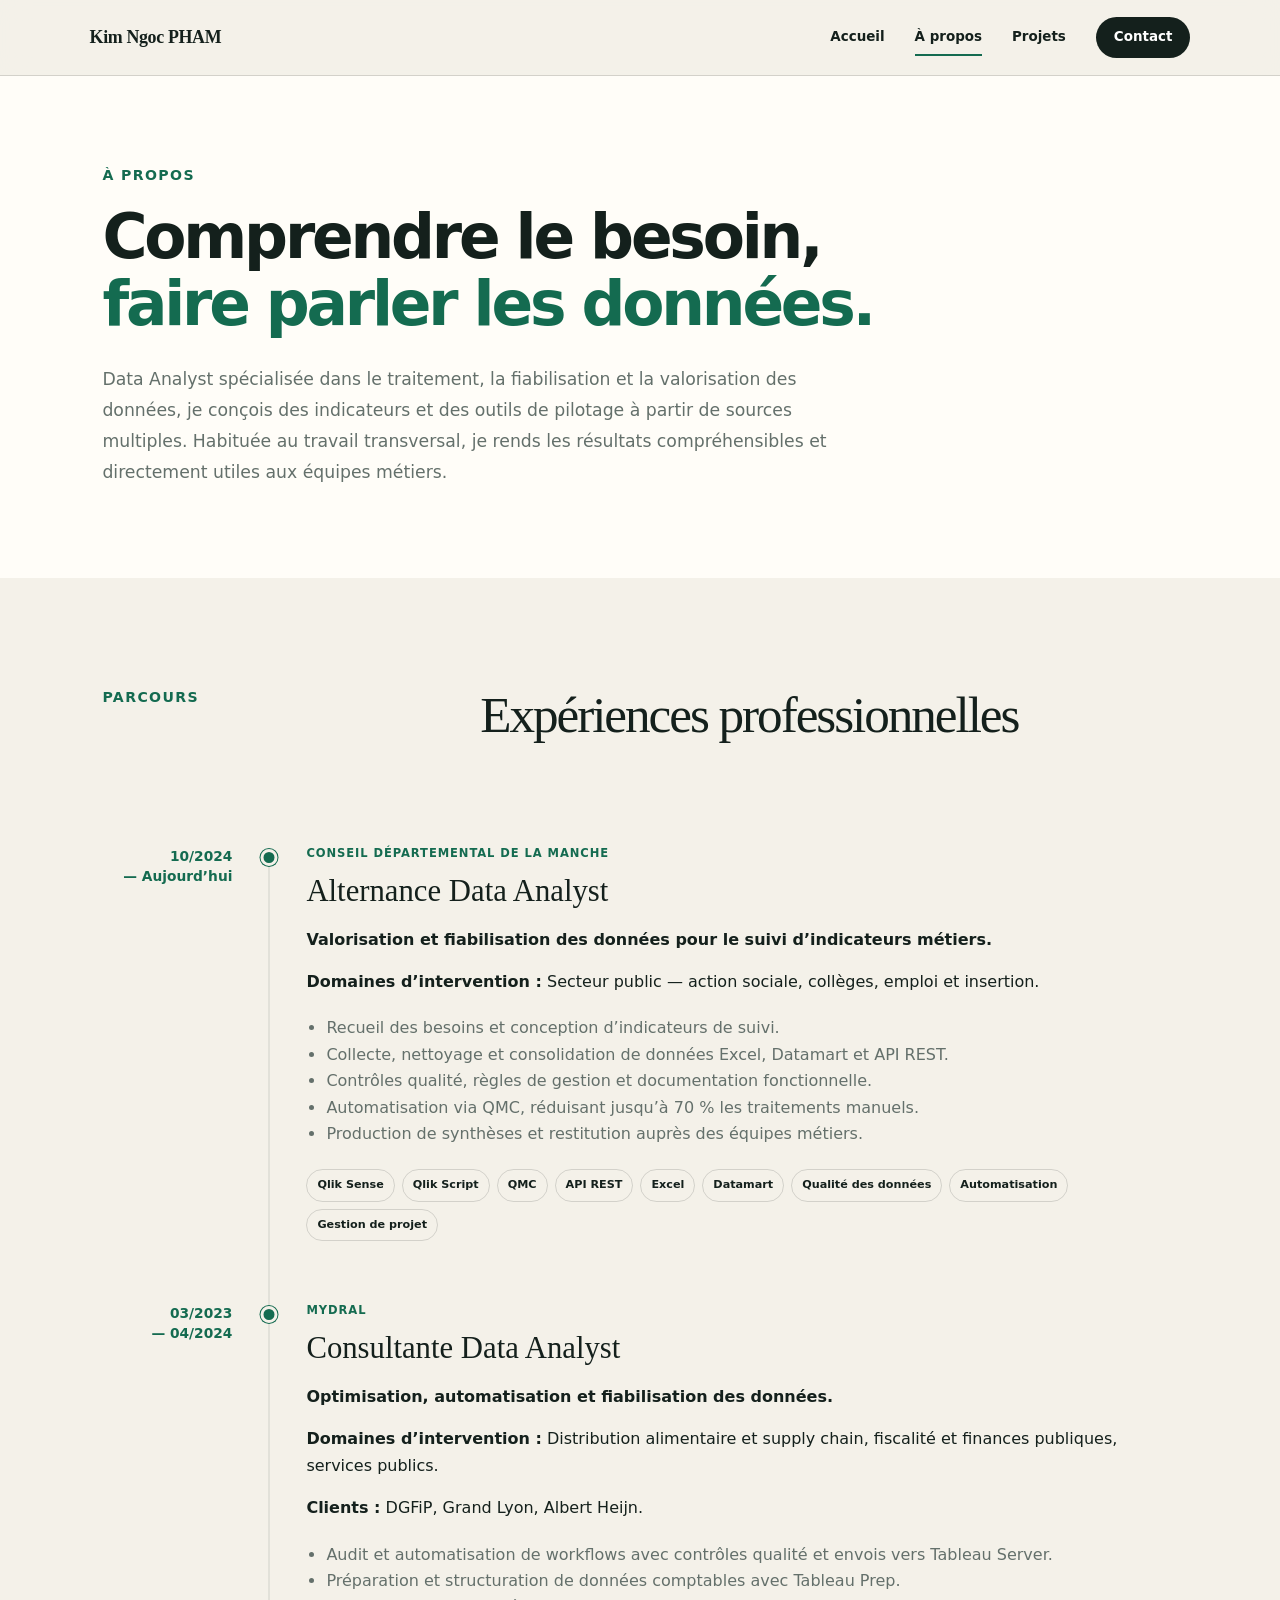
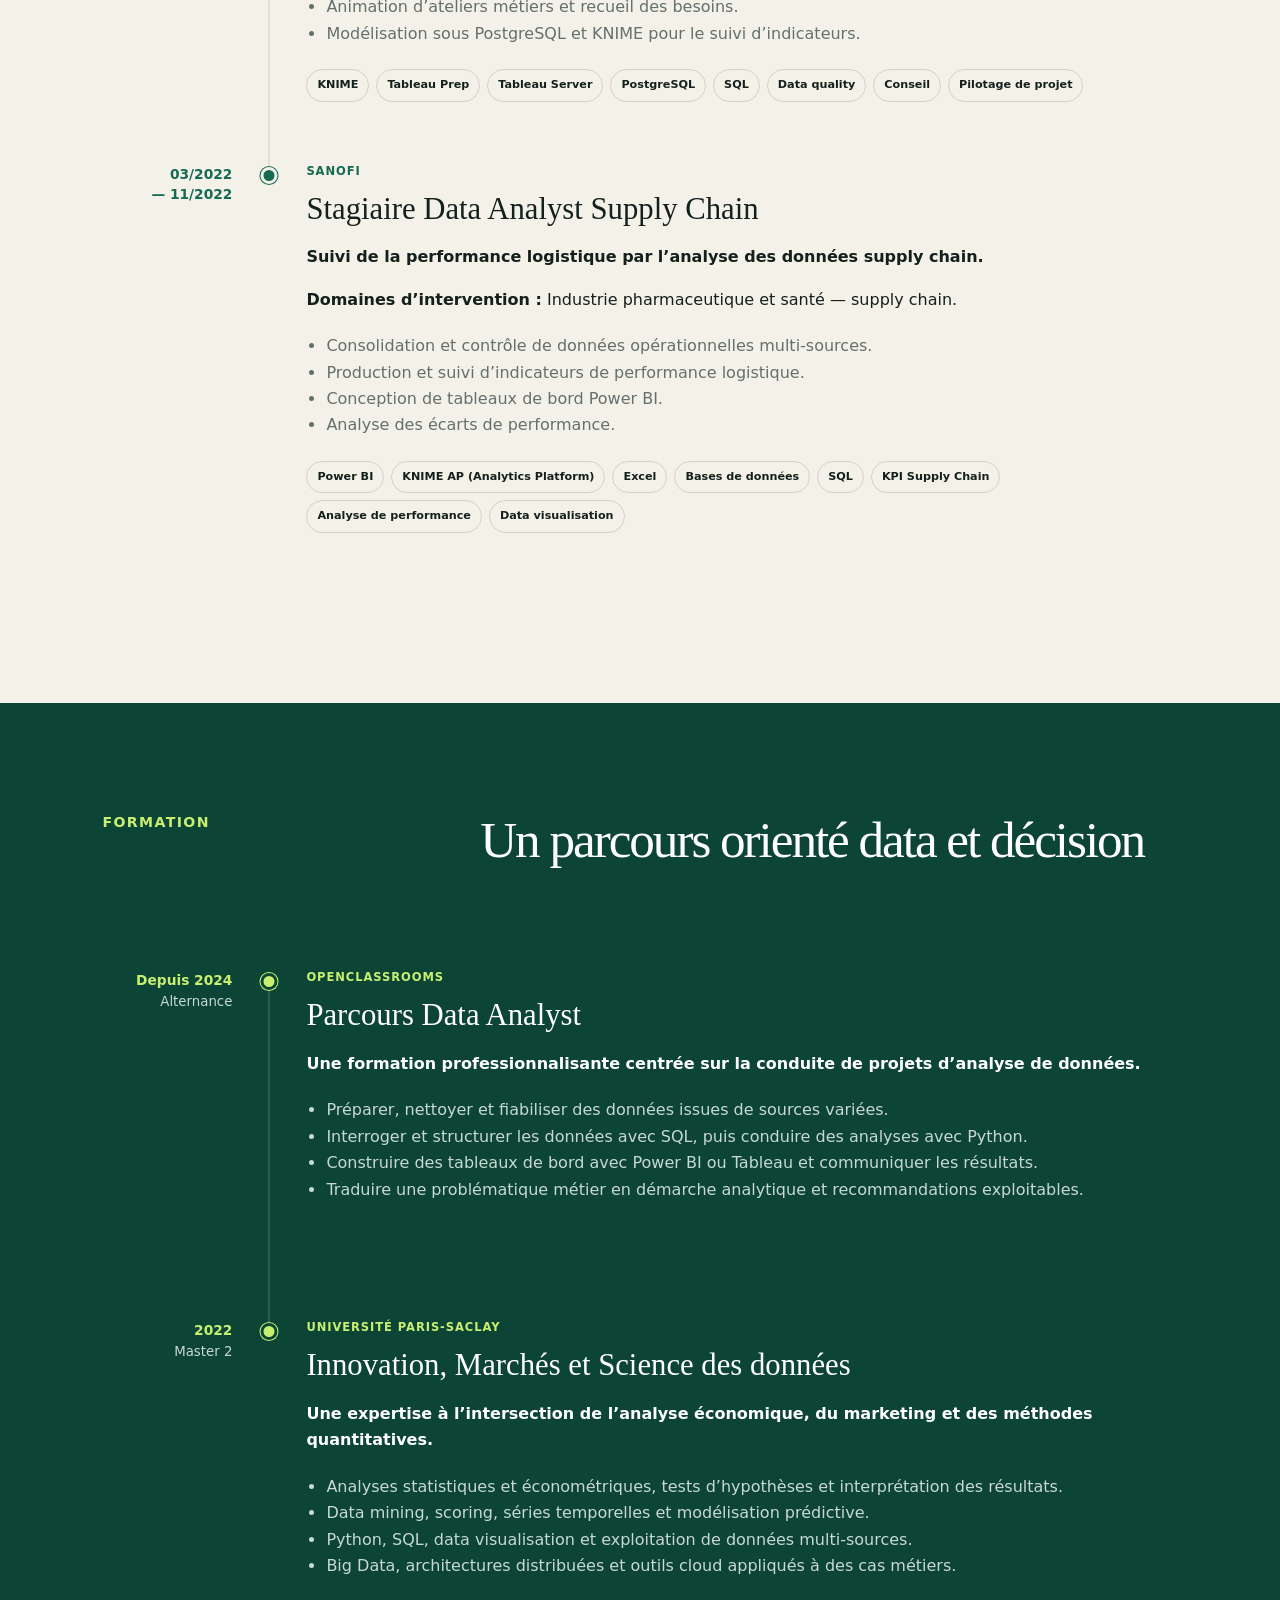
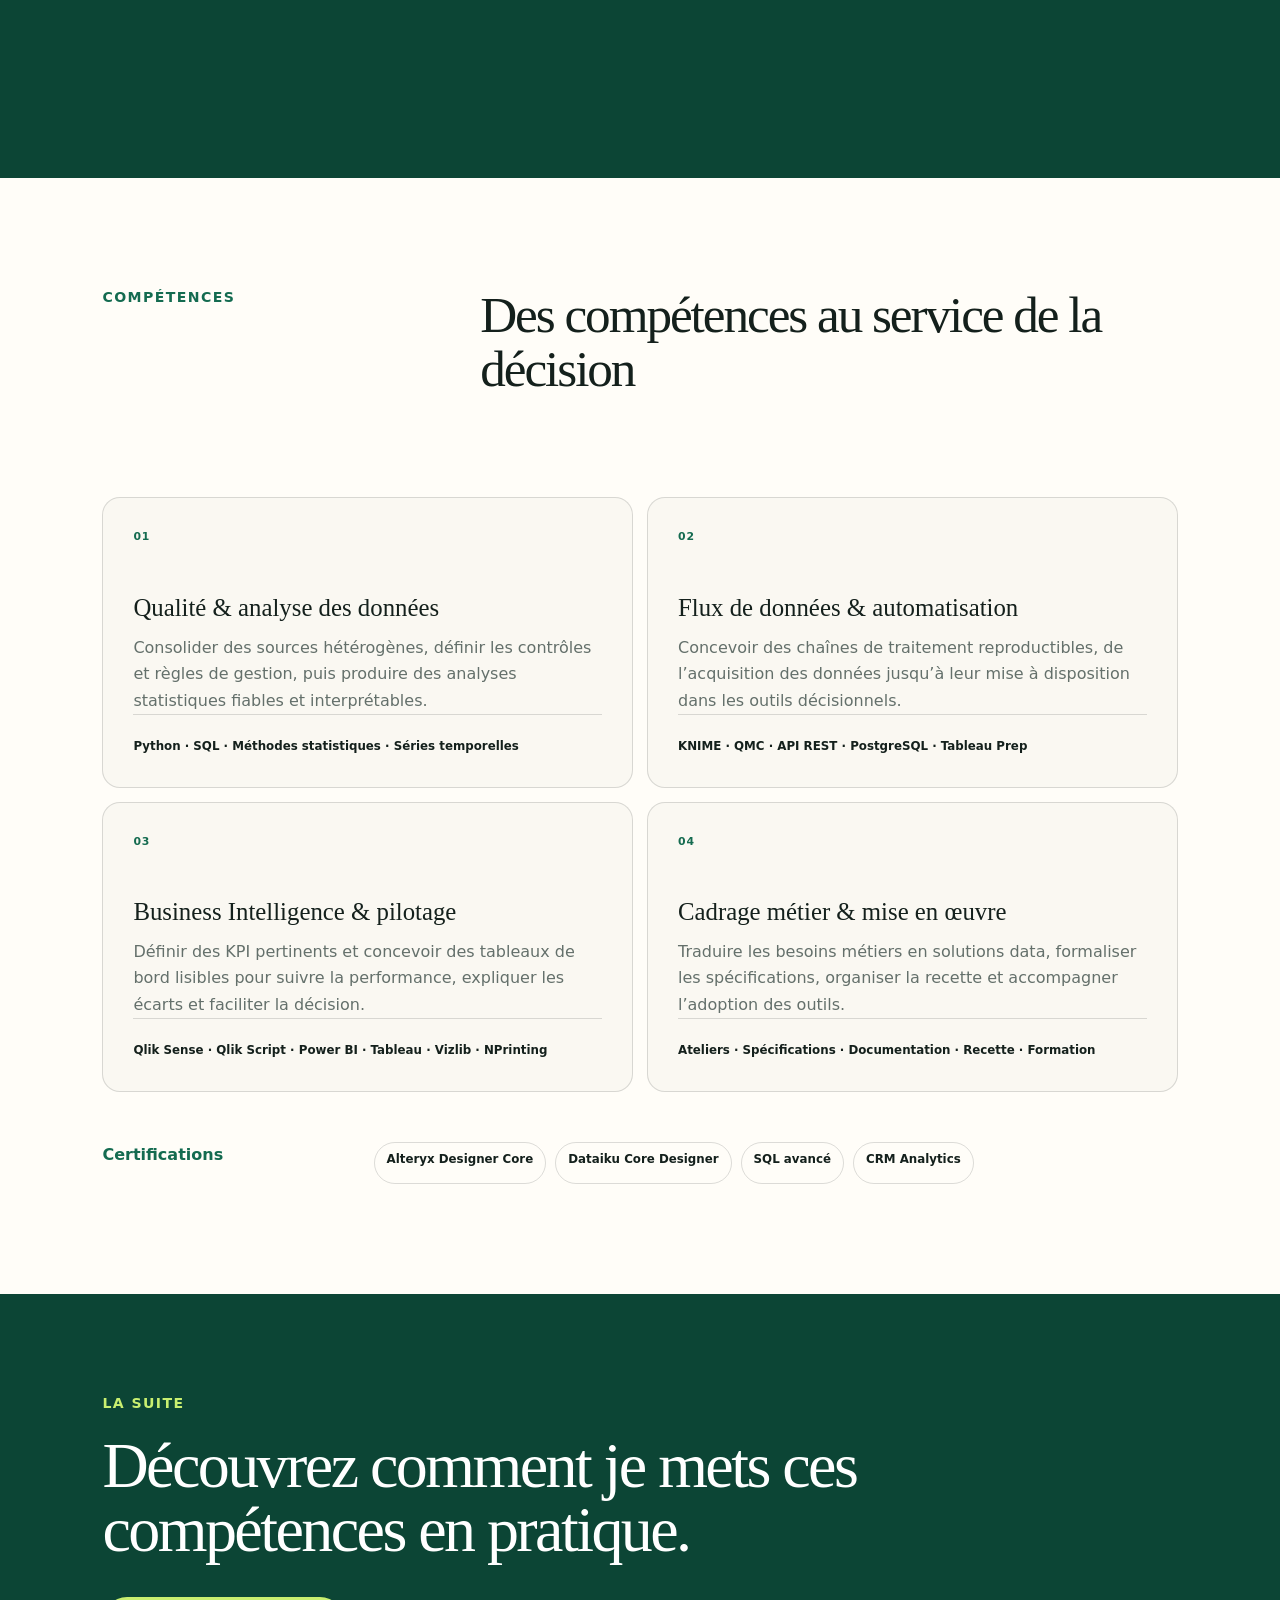
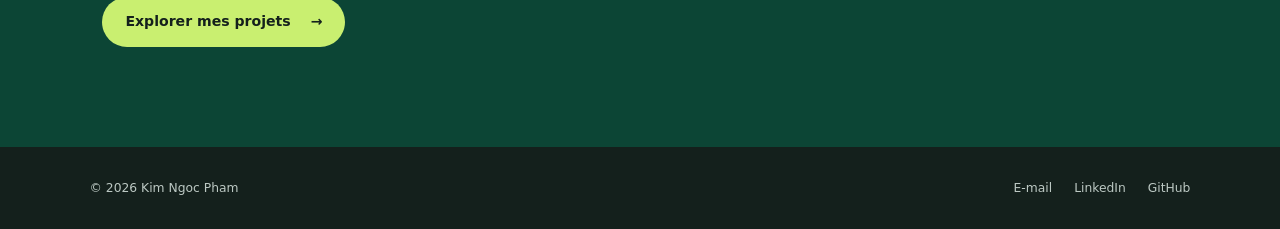
==== commit 09e565e5: "Add files via upload" ====
--- a/a-propos.html
+++ b/a-propos.html
@@ -5,7 +5,7 @@
   <meta name="viewport" content="width=device-width, initial-scale=1">
   <meta name="description" content="Parcours, expériences et compétences de Kim Ngoc Pham, Data Analyst.">
   <title>À propos | Kim Ngoc Pham</title>
-  <link rel="stylesheet" href="assets/style.css">
+  <link rel="stylesheet" href="assets/style.css?v=20260928-10">
 </head>
 <body>
   <header class="site-header">
@@ -39,6 +39,7 @@
             <p class="organisation">Conseil départemental de la Manche</p>
             <h3>Alternance Data Analyst</h3>
             <p class="lead">Valorisation et fiabilisation des données pour le suivi d’indicateurs métiers.</p>
+            <p><strong>Domaines d’intervention :</strong> Secteur public — action sociale, collèges, emploi et insertion.</p>
             <ul>
               <li>Recueil des besoins et conception d’indicateurs de suivi.</li>
               <li>Collecte, nettoyage et consolidation de données Excel, Datamart et API REST.</li>
@@ -57,6 +58,8 @@
             <p class="organisation">Mydral</p>
             <h3>Consultante Data Analyst</h3>
             <p class="lead">Optimisation, automatisation et fiabilisation des données.</p>
+            <p><strong>Domaines d’intervention :</strong> Distribution alimentaire et supply chain, fiscalité et finances publiques, services publics.</p>
+            <p><strong>Clients :</strong> DGFiP, Grand Lyon, Albert Heijn.</p>
             <ul>
               <li>Audit et automatisation de workflows avec contrôles qualité et envois vers Tableau Server.</li>
               <li>Préparation et structuration de données comptables avec Tableau Prep.</li>
@@ -74,13 +77,14 @@
             <p class="organisation">Sanofi</p>
             <h3>Stagiaire Data Analyst Supply Chain</h3>
             <p class="lead">Suivi de la performance logistique par l’analyse des données supply chain.</p>
+            <p><strong>Domaines d’intervention :</strong> Industrie pharmaceutique et santé — supply chain.</p>
             <ul>
               <li>Consolidation et contrôle de données opérationnelles multi-sources.</li>
               <li>Production et suivi d’indicateurs de performance logistique.</li>
-              <li>Conception de dashboards Qlik Sense.</li>
+              <li>Conception de tableaux de bord Power BI.</li>
               <li>Analyse des écarts de performance.</li>
             </ul>
-            <div class="experience-tags" aria-label="Outils et compétences"><span>Qlik Sense</span><span>Excel</span><span>Bases de données</span><span>SQL</span><span>KPI Supply Chain</span><span>Analyse de performance</span><span>Data visualisation</span></div>
+            <div class="experience-tags" aria-label="Outils et compétences"><span>Power BI</span><span>KNIME AP (Analytics Platform)</span><span>Excel</span><span>Bases de données</span><span>SQL</span><span>KPI Supply Chain</span><span>Analyse de performance</span><span>Data visualisation</span></div>
           </div>
         </article>
       </div>
--- a/assets/style.css
+++ b/assets/style.css
@@ -21,14 +21,14 @@
 nav a:not(.contact-link)::after { content: ""; position: absolute; left: 0; right: 100%; bottom: -7px; height: 2px; background: var(--green); transition: right .2s ease; } nav a:hover::after, nav a.active::after { right: 0; }
 .contact-link { padding: 9px 18px; border-radius: 999px; background: var(--ink); color: white; }
 .menu-button { display: none; padding: 8px 14px; border: 1px solid var(--line); border-radius: 999px; background: transparent; color: var(--ink); font: inherit; font-size: .82rem; font-weight: 800; }
-.eyebrow { margin: 0 0 18px; color: var(--green); font-size: .72rem; font-weight: 900; letter-spacing: .16em; text-transform: uppercase; }
+.eyebrow { margin: 0 0 20px; color: var(--green); font-size: clamp(.88rem,1.05vw,1rem); font-weight: 800; line-height: 1.4; letter-spacing: .1em; text-transform: uppercase; }
 h1,h2,h3,p { margin-top: 0; }
 .button { min-height: 50px; display: inline-flex; align-items: center; justify-content: center; gap: 20px; padding: 0 22px; border: 1px solid transparent; border-radius: 999px; font-size: .88rem; font-weight: 800; text-decoration: none; transition: transform .2s ease, box-shadow .2s ease; }.button:hover { transform: translateY(-2px); box-shadow: 0 10px 25px rgba(20,32,28,.12); }
 .primary { background: var(--green); color: white; }.secondary { border-color: var(--line); }.light { background: var(--lime); color: var(--ink); }
 .reveal { opacity: 0; transform: translateY(18px); transition: opacity .65s ease, transform .65s ease; }.reveal.visible { opacity: 1; transform: none; }
 
 .home-hero { min-height: calc(100vh - 76px); display: grid; grid-template-columns: 1.1fr .9fr; align-items: center; gap: 8vw; padding: 75px clamp(24px,8vw,130px); overflow: hidden; }
-.hero-copy h1 { max-width: 850px; margin-bottom: 28px; font-family: Inter, ui-sans-serif, system-ui, -apple-system, BlinkMacSystemFont, "Segoe UI", sans-serif; font-size: clamp(2.75rem,4.8vw,5.2rem); font-weight: 780; line-height: 1.02; letter-spacing: -.052em; }.hero-copy h1 span { display: block; margin-top: .08em; color: var(--green); font-weight: 620; }
+.hero-copy h1 { max-width: 850px; margin-bottom: 28px; font-family: Inter, ui-sans-serif, system-ui, -apple-system, BlinkMacSystemFont, "Segoe UI", sans-serif; font-size: clamp(2.75rem,4.8vw,5.2rem); font-weight: 780; line-height: 1.02; letter-spacing: -.052em; }.hero-copy h1 span { display: block; margin-top: .08em; color: var(--green); font-weight: 620; font-style: normal; }
 .intro { max-width: 760px; margin-bottom: 34px; color: var(--muted); font-size: clamp(1rem,1.35vw,1.16rem); line-height: 1.8; }.hero-actions { display: flex; flex-wrap: wrap; gap: 12px; }
 .hero-art { position: relative; min-height: 540px; }.portrait-frame { position: absolute; inset: 8% 3% 5% 10%; overflow: hidden; display: grid; place-items: center; border-radius: 48% 48% 20px 20px; background: var(--green); box-shadow: var(--shadow); }
 .portrait-frame::before { content: ""; position: absolute; width: 360px; height: 360px; border: 1px solid rgba(255,255,255,.27); border-radius: 50%; }.portrait-frame::after { content: ""; position: absolute; width: 480px; height: 480px; border: 1px solid rgba(255,255,255,.14); border-radius: 50%; }
@@ -36,12 +36,19 @@
 .data-line { position: absolute; z-index: 1; width: 85%; height: 2px; background: var(--lime); transform-origin: left; }.line-one { top: 62%; left: 8%; transform: rotate(-13deg); }.line-two { top: 70%; left: 12%; width: 60%; transform: rotate(7deg); opacity: .55; }.line-three { top: 40%; right: -20%; width: 70%; transform: rotate(-48deg); opacity: .35; }
 .floating-card { position: absolute; z-index: 3; padding: 18px 22px; border-radius: 16px; background: rgba(255,253,248,.94); box-shadow: var(--shadow); backdrop-filter: blur(10px); }.floating-card small { display: block; margin-bottom: 4px; color: var(--green); font-size: .62rem; font-weight: 900; letter-spacing: .12em; }.floating-card strong { font-size: .86rem; }.card-tools { left: 0; bottom: 7%; }.card-focus { right: -5%; top: 16%; }
 .home-strip { display: grid; grid-template-columns: repeat(4,1fr); padding: 0 clamp(24px,8vw,130px); background: var(--ink); color: white; }.home-strip div { min-height: 120px; display: flex; flex-direction: column; justify-content: center; padding: 22px; border-right: 1px solid rgba(255,255,255,.13); }.home-strip div:first-child { border-left: 1px solid rgba(255,255,255,.13); }.home-strip span { color: var(--lime); font-size: .66rem; font-weight: 900; }.home-strip strong { margin-top: 9px; font-family: Georgia,serif; font-size: 1.05rem; font-weight: 500; }
-.home-next { padding: 120px clamp(24px,8vw,130px); }.home-next h2 { max-width: 930px; margin-bottom: 65px; font-family: Georgia,serif; font-size: clamp(2.7rem,5.1vw,5.7rem); font-weight: 500; line-height: 1; letter-spacing: -.045em; }.home-next h2 em { color: var(--green); font-weight: 500; }
-.next-grid { display: grid; grid-template-columns: 1fr 1fr; gap: 16px; }.next-grid a { position: relative; min-height: 210px; display: grid; grid-template-rows: auto 1fr; align-content: start; padding: 42px 30px 30px; border: 1px solid var(--line); border-radius: 20px; background: var(--white); text-decoration: none; transition: transform .2s ease, box-shadow .2s ease; }.next-grid a:hover { transform: translateY(-4px); box-shadow: var(--shadow); }.next-grid span { color: var(--green); font-size: .7rem; font-weight: 900; line-height: 1.35rem; text-transform: uppercase; }.next-grid strong { max-width: 480px; margin-top: 20px; font-family: Georgia,serif; font-size: 1.7rem; font-weight: 500; line-height: 1.15; }.next-grid i { position: absolute; top: 38px; right: 28px; font-size: 1.35rem; line-height: 1.35rem; font-style: normal; }
+.home-next { padding: 70px clamp(24px,8vw,130px); }
+.home-next h2 { max-width: 850px; margin-bottom: 42px; font-family: Inter,ui-sans-serif,system-ui,-apple-system,BlinkMacSystemFont,"Segoe UI",sans-serif; font-size: clamp(2.75rem,4.8vw,5.2rem); font-weight: 780; line-height: 1.02; letter-spacing: -.052em; }
+.home-next h2 span { display: block; margin-top: .08em; color: var(--green); font-weight: 620; font-style: normal; }
+.next-grid { display: grid; grid-template-columns: 1fr 1fr; gap: 16px; }
+.next-grid a { position: relative; min-height: 155px; display: block; padding: 27px 65px 24px 28px; border: 1px solid var(--line); border-radius: 20px; background: var(--white); text-decoration: none; transition: transform .2s ease, box-shadow .2s ease; }
+.next-grid a:hover { transform: translateY(-4px); box-shadow: var(--shadow); }
+.next-grid span { display: block; color: var(--green); font-size: .7rem; font-weight: 900; line-height: 1.35rem; text-transform: uppercase; }
+.next-grid strong { display: block; max-width: 480px; margin-top: 12px; font-family: Georgia,serif; font-size: 1.5rem; font-weight: 500; line-height: 1.15; }
+.next-grid i { position: absolute; top: 24px; right: 27px; font-size: 1.35rem; line-height: 1.35rem; font-style: normal; }
 
-.page-hero { padding: 125px clamp(24px,8vw,130px) 110px; background: var(--white); }.page-hero h1 { max-width: 1150px; margin-bottom: 34px; font-family: Georgia,serif; font-size: clamp(3.5rem,7vw,7.8rem); font-weight: 500; line-height: .94; letter-spacing: -.055em; }.page-hero h1 span { color: var(--green); font-style: italic; }.page-hero > p:last-child { max-width: 790px; margin-left: auto; color: var(--muted); font-size: clamp(1.05rem,1.5vw,1.25rem); }
+.page-hero { padding: 90px clamp(24px,8vw,130px); background: var(--white); }.page-hero h1 { max-width: 850px; margin-bottom: 28px; font-family: Inter,ui-sans-serif,system-ui,-apple-system,BlinkMacSystemFont,"Segoe UI",sans-serif; font-size: clamp(2.75rem,4.8vw,5.2rem); font-weight: 780; line-height: 1.02; letter-spacing: -.052em; }.page-hero h1 span { display: block; margin-top: .08em; color: var(--green); font-weight: 620; font-style: normal; }.page-hero > p:last-child { max-width: 760px; margin: 0; color: var(--muted); font-size: clamp(1rem,1.35vw,1.16rem); line-height: 1.8; }
 .timeline-section,.education-section,.skills-section { padding: 110px clamp(24px,8vw,130px); }.section-intro { display: grid; grid-template-columns: .45fr 1fr; gap: 5vw; margin-bottom: 60px; }.section-intro h2 { max-width: 730px; font-family: Georgia,serif; font-size: clamp(2.5rem,4vw,4.5rem); font-weight: 500; line-height: 1.04; letter-spacing: -.04em; }
-.timeline { max-width: 1100px; margin-left: auto; }.timeline-item { display: grid; grid-template-columns: 130px 22px 1fr; gap: 26px; min-height: 300px; }.timeline-date { display: flex; flex-direction: column; align-items: flex-end; padding-top: 3px; }.timeline-date span { color: var(--green); font-size: .86rem; font-weight: 900; line-height: 1.45; text-align: right; }.timeline-date small { color: var(--muted); }.timeline-dot { position: relative; }.timeline-dot::before { content: ""; position: absolute; top: 9px; bottom: -9px; left: 10px; width: 1px; background: var(--line); }.timeline-dot::after { content: ""; position: absolute; top: 5px; left: 5px; width: 11px; height: 11px; border: 3px solid var(--paper); border-radius: 50%; background: var(--green); box-shadow: 0 0 0 1px var(--green); }.timeline-item:last-child .timeline-dot::before { display: none; }
+.timeline { max-width: 1100px; margin-left: auto; }.timeline-item { display: grid; grid-template-columns: 130px 22px 1fr; gap: 26px; min-height: 300px; }.timeline-date { display: flex; flex-direction: column; align-items: flex-end; padding-top: 3px; }.timeline-date span { color: var(--green); font-size: .86rem; font-weight: 900; line-height: 1.45; text-align: right; }.timeline-date small { color: var(--muted); }.timeline-dot { position: relative; }.timeline-dot::before { content: ""; position: absolute; top: 9px; bottom: -9px; left: 50%; width: 1px; background: var(--line); transform: translateX(-50%); }.timeline-dot::after { content: ""; position: absolute; top: 5px; left: 50%; width: 11px; height: 11px; border: 3px solid var(--paper); border-radius: 50%; background: var(--green); box-shadow: 0 0 0 1px var(--green); transform: translateX(-50%); }.timeline-item:last-child .timeline-dot::before { display: none; }
 .timeline-content { padding: 0 0 60px; }.organisation { margin-bottom: 3px; color: var(--green); font-size: .72rem; font-weight: 900; letter-spacing: .08em; text-transform: uppercase; }.timeline-content h3 { margin-bottom: 10px; font-family: Georgia,serif; font-size: clamp(1.65rem,2.4vw,2.45rem); font-weight: 500; }.timeline-content .lead { color: var(--ink); font-weight: 750; }.timeline-content ul { margin: 20px 0 0; padding-left: 20px; color: var(--muted); }.experience-tags { display: flex; flex-wrap: wrap; gap: 7px; margin-top: 22px; }.experience-tags span { padding: 6px 10px; border: 1px solid var(--line); border-radius: 999px; color: var(--ink); font-size: .7rem; font-weight: 750; }
 .education-section { background: var(--green-dark); color: white; }.education-section .eyebrow,.education-section .organisation { color: var(--lime); }.education-section .timeline-date span { color: var(--lime); }.education-section .timeline-date small,.education-section .timeline-content ul { color: #c8d8d2; }.education-section .timeline-dot::before { background: rgba(255,255,255,.25); }.education-section .timeline-dot::after { border-color: var(--green-dark); background: var(--lime); box-shadow: 0 0 0 1px var(--lime); }.education-section .timeline-content .lead { color: white; }.education-timeline .timeline-item { min-height: 350px; }
 .skills-section { background: var(--white); }.skills-grid { display: grid; grid-template-columns: 1fr 1fr; gap: 14px; }.skills-grid article { min-height: 290px; display: flex; flex-direction: column; padding: 30px; border: 1px solid var(--line); border-radius: 18px; background: #faf8f2; }.skills-grid span { color: var(--green); font-size: .68rem; font-weight: 900; letter-spacing: .08em; }.skills-grid h3 { margin: 48px 0 12px; font-family: Georgia,serif; font-size: 1.55rem; font-weight: 500; line-height: 1.15; }.skills-grid p { margin: 0; color: var(--muted); }.skills-grid small { margin-top: auto; padding-top: 22px; border-top: 1px solid var(--line); color: var(--ink); font-size: .74rem; font-weight: 750; }.certifications { display: grid; grid-template-columns: .3fr 1fr; gap: 30px; margin-top: 50px; }.certifications > p { color: var(--green); font-weight: 900; }.certifications div { display: flex; flex-wrap: wrap; gap: 9px; }.certifications span,.project-tags span { padding: 7px 12px; border: 1px solid var(--line); border-radius: 999px; font-size: .74rem; font-weight: 750; }
@@ -51,21 +58,104 @@
 .visual-pipeline { display: flex; align-items: center; justify-content: center; gap: 32px; background: var(--green); }.visual-pipeline i { position: relative; width: 46px; height: 46px; border: 2px solid var(--lime); border-radius: 12px; }.visual-pipeline i:not(:last-child)::after { content: "→"; position: absolute; left: 58px; top: 6px; color: white; font-size: 1.3rem; font-style: normal; }.visual-pipeline i:nth-child(2) { transform: rotate(45deg); }.visual-pipeline i:nth-child(3) { border-radius: 50%; }.visual-pipeline i:nth-child(4) { background: var(--lime); }
 .visual-series { display: grid; place-items: center; background: #1a2924; }.visual-series svg { width: 88%; }.visual-series path { fill: none; stroke: var(--lime); stroke-width: 5; stroke-linecap: round; }.visual-series path.soft { stroke: #6d9686; stroke-width: 2; }
 .visual-stats { background: #dfe8df; }.dots { position: absolute; inset: 45px; background-image: radial-gradient(circle,var(--green) 0 4px,transparent 5px); background-size: 48px 42px; opacity: .68; }.trend { position: absolute; left: 12%; right: 10%; top: 52%; height: 4px; border-radius: 99px; background: var(--green); transform: rotate(-22deg); box-shadow: 0 0 0 8px rgba(201,239,112,.5); }
+.visual-markets { background: var(--green-dark); }.market-axis { position: absolute; inset: 13%; border-left: 1px solid rgba(255,255,255,.25); border-bottom: 1px solid rgba(255,255,255,.25); background: linear-gradient(90deg,transparent 49.8%,rgba(255,255,255,.09) 50%,transparent 50.2%),linear-gradient(transparent 49.8%,rgba(255,255,255,.09) 50%,transparent 50.2%); }.visual-markets i { position: absolute; left: var(--x); bottom: var(--y); width: 16px; height: 16px; border-radius: 50%; background: var(--lime); box-shadow: 0 0 0 7px rgba(201,239,112,.12); }.visual-markets i:nth-of-type(2),.visual-markets i:nth-of-type(5) { background: #45a884; }.visual-markets i:nth-of-type(3),.visual-markets i:nth-of-type(6) { background: #8fa49b; }.visual-markets b { position: absolute; left: 9%; top: 8%; color: white; font-family: Georgia,serif; font-size: 2.4rem; font-weight: 500; }.visual-markets strong { position: absolute; right: 9%; bottom: 8%; color: var(--lime); font-size: .75rem; letter-spacing: .1em; text-transform: uppercase; }
 .phase-note { display: grid; grid-template-columns: .3fr 1fr; gap: 60px; padding: 80px clamp(24px,8vw,130px); background: var(--lime); }.phase-note > span { font-weight: 900; text-transform: uppercase; }.phase-note h2 { margin-bottom: 12px; font-family: Georgia,serif; font-size: clamp(2rem,3.5vw,3.8rem); font-weight: 500; }.phase-note p { max-width: 760px; margin: 0; color: #415036; }
+.project-link { display: inline-flex; align-items: center; gap: 18px; margin-top: 28px; color: var(--green); font-size: .82rem; font-weight: 850; text-decoration: none; }.project-link:hover { text-decoration: underline; }
+
+/* BottleNeck case study */
+.case-study { overflow: hidden; }.case-hero { padding: 78px clamp(24px,8vw,130px) 62px; background: var(--green-dark); color: white; }.back-link { display: inline-block; margin-bottom: 50px; color: #dce7e2; font-size: .95rem; font-weight: 800; text-decoration: none; }.back-link:hover { color: white; text-decoration: underline; }.case-hero .eyebrow { color: var(--lime); }.case-hero h1 { margin-bottom: 18px; font-family: Georgia,serif; font-size: clamp(3.4rem,5.6vw,6rem); font-weight: 500; line-height: .92; letter-spacing: -.045em; }.case-lead { max-width: 790px; color: #dce7e2; font-size: clamp(1rem,1.3vw,1.2rem); line-height: 1.65; }.case-tags { display: flex; flex-wrap: wrap; gap: 8px; margin: 26px 0 52px; }.case-tags span { padding: 7px 12px; border: 1px solid rgba(255,255,255,.28); border-radius: 999px; font-size: .72rem; font-weight: 750; }.source-flow { display: grid; grid-template-columns: repeat(4,1fr); gap: 0; align-items: stretch; padding-top: 26px; border-top: 1px solid rgba(255,255,255,.2); }.source-flow div { min-height: 70px; padding: 0 24px; border-left: 1px solid rgba(255,255,255,.16); }.source-flow div:first-child { padding-left: 0; border-left: 0; }.source-flow small { display: block; margin-bottom: 7px; color: var(--lime); font-size: .66rem; font-weight: 900; letter-spacing: .1em; }.source-flow strong { font-family: Georgia,serif; font-size: 1.02rem; font-weight: 500; }
+.case-kpis { display: grid; grid-template-columns: repeat(4,1fr); padding: 0 clamp(24px,8vw,130px); background: var(--ink); color: white; }.case-kpis article { min-height: 145px; display: flex; flex-direction: column; justify-content: center; padding: 25px; border-right: 1px solid rgba(255,255,255,.14); }.case-kpis article:first-child { border-left: 1px solid rgba(255,255,255,.14); }.case-kpis small { color: #a9b9b2; font-size: .7rem; font-weight: 750; text-transform: uppercase; }.case-kpis strong { margin-top: 8px; color: var(--lime); font-family: Georgia,serif; font-size: clamp(1.8rem,3vw,3.1rem); font-weight: 500; line-height: 1; }
+.case-section { padding: 88px clamp(24px,8vw,130px); }.case-intro { display: grid; grid-template-columns: 1fr 1fr; gap: 7vw; align-items: start; background: var(--white); }.case-section h2,.analysis-header h2,.chart-heading h2,.stock-section h2,.recommendations h2,.technical-results h2,.skills-summary h2 { font-family: Georgia,serif; font-size: clamp(2rem,3vw,3.35rem); font-weight: 500; line-height: 1.08; letter-spacing: -.035em; }.case-copy { max-width: 700px; color: var(--muted); font-size: 1rem; }
+.data-model { display: grid; grid-template-columns: 1fr auto 1fr auto 1fr; gap: 22px; align-items: center; padding: 55px clamp(24px,8vw,130px); background: var(--paper); }.data-model article { min-height: 190px; padding: 28px; border: 1px solid var(--line); border-radius: 18px; background: var(--white); }.data-model small { color: var(--green); font-size: .65rem; font-weight: 900; letter-spacing: .1em; }.data-model h3 { margin: 38px 0 8px; font-family: Georgia,serif; font-size: 1.35rem; font-weight: 500; }.data-model p { margin: 0; color: var(--muted); font-size: .78rem; }.model-key { display: flex; flex-direction: column; align-items: center; gap: 5px; color: var(--green); font-size: .64rem; font-weight: 850; }.model-key b { font-size: 1.2rem; }
+.quality-section { background: var(--white); }.quality-section > div:first-child { max-width: 760px; }.quality-grid { display: grid; grid-template-columns: 1fr 1fr; gap: 14px; margin-top: 42px; }.quality-grid article { min-height: 170px; padding: 28px; border: 1px solid var(--line); border-radius: 18px; background: #faf8f2; }.quality-grid h3 { margin: 0 0 12px; font-family: Georgia,serif; font-size: 1.5rem; font-weight: 500; }.quality-grid p { margin: 0; color: var(--muted); }
+.contract-section { display: grid; grid-template-columns: .85fr 1.15fr; gap: 8vw; align-items: center; padding: 100px clamp(24px,8vw,130px); background: var(--green); color: white; }.contract-section .eyebrow { color: var(--lime); }.contract-copy h2 { font-family: Georgia,serif; font-size: clamp(2.4rem,4vw,4.3rem); font-weight: 500; line-height: 1.04; }.contract-copy > p:last-child { color: #d7e6df; }.contract-section pre { overflow-x: auto; margin: 0; padding: 34px; border: 1px solid rgba(255,255,255,.22); border-radius: 20px; background: #0a392c; color: #e8f4ef; font-size: clamp(.72rem,1vw,.9rem); line-height: 1.75; box-shadow: var(--shadow); }
+.join-section { display: grid; grid-template-columns: .85fr 1.15fr; gap: 8vw; align-items: center; }.join-section > div:first-child > p:last-child { color: var(--muted); }.funnel { display: flex; flex-direction: column; align-items: center; gap: 8px; }.funnel div { width: var(--w); display: grid; grid-template-columns: 90px 1fr; align-items: center; padding: 17px 22px; border-radius: 10px; background: var(--green); color: white; }.funnel div:nth-child(2) { opacity: .9; }.funnel div:nth-child(3) { opacity: .8; }.funnel div:nth-child(4) { background: var(--lime); color: var(--ink); opacity: 1; }.funnel strong { font-family: Georgia,serif; font-size: 1.55rem; }.funnel span { font-size: .78rem; font-weight: 750; }
+.analysis-header { padding: 110px clamp(24px,8vw,130px) 70px; background: var(--ink); color: white; }.analysis-header .eyebrow { color: var(--lime); }.analysis-header h2 { max-width: 970px; }.analysis-header > p:last-child { max-width: 760px; color: #b7c5c0; }
+.analysis-block { display: grid; grid-template-columns: .9fr 1.1fr; gap: 6vw; align-items: center; padding: 82px clamp(24px,8vw,130px); background: var(--paper); }.analysis-copy h3 { margin: 0 0 14px; font-family: Georgia,serif; font-size: clamp(1.85rem,2.4vw,2.75rem); font-weight: 500; line-height: 1.08; }.analysis-copy p { color: var(--muted); }.segment-visual { display: grid; grid-template-columns: 1fr 1fr; gap: 14px; }.segment-visual article { min-height: 255px; padding: 30px; border: 1px solid var(--line); border-radius: 20px; background: var(--white); }.segment-visual small { color: var(--green); font-weight: 900; }.segment-visual strong { display: block; margin-top: 32px; font-family: Georgia,serif; font-size: 3.25rem; font-weight: 500; line-height: 1; }.segment-visual p { color: var(--muted); }.segment-visual div { height: 9px; margin: 28px 0 10px; overflow: hidden; border-radius: 99px; background: #dfe5df; }.segment-visual i { display: block; height: 100%; border-radius: inherit; background: var(--green); }.segment-visual b { font-size: .8rem; }.pareto-block { grid-template-columns: 1fr 1fr; background: var(--white); }.pareto-visual { min-height: 340px; display: flex; flex-direction: column; justify-content: center; padding: 45px; border-radius: 22px; background: var(--green-dark); color: white; }.pareto-visual strong { color: var(--lime); font-family: Georgia,serif; font-size: clamp(4rem,6vw,6.5rem); font-weight: 500; line-height: .85; }.pareto-visual > span { color: #c9d8d2; }.pareto-visual b { margin-top: 22px; font-family: Georgia,serif; font-size: 2.5rem; font-weight: 500; }.pareto-visual div { height: 12px; margin: 22px 0 15px; border-radius: 99px; background: rgba(255,255,255,.16); }.pareto-visual i { display: block; width: 80%; height: 100%; border-radius: inherit; background: var(--lime); }.pareto-visual small { color: #a9bdb5; }
+.chart-section { padding: 88px clamp(24px,8vw,130px); background: var(--paper); }.chart-heading { display: grid; grid-template-columns: 1fr 1fr; gap: 7vw; align-items: start; margin-bottom: 42px; }.chart-heading > p { max-width: 590px; margin: 38px 0 0; color: var(--muted); }.chart-grid { display: grid; grid-template-columns: 1fr 1fr; gap: 18px; }.chart-section figure { margin: 0; padding: 20px; border: 1px solid var(--line); border-radius: 20px; background: var(--white); }.chart-section img,.stock-section img { width: 100%; height: auto; display: block; border-radius: 10px; }.chart-section figcaption,.stock-section figcaption { padding: 14px 5px 0; color: var(--muted); font-size: .72rem; font-weight: 750; }.chart-section-alt { background: var(--white); }.chart-wide { max-width: 1000px; margin: 0 auto !important; }
+.stock-section { display: grid; grid-template-columns: .72fr 1.28fr; gap: 7vw; align-items: center; padding: 105px clamp(24px,8vw,130px); }.stock-copy > p:last-child { color: var(--muted); }.stock-kpis { display: grid; grid-template-columns: 1fr 1fr; gap: 10px; margin: 35px 0; }.stock-kpis article { padding: 20px; border: 1px solid var(--line); border-radius: 14px; background: var(--white); }.stock-kpis small { display: block; color: var(--muted); font-size: .66rem; font-weight: 800; text-transform: uppercase; }.stock-kpis strong { display: block; margin-top: 5px; color: var(--green); font-family: Georgia,serif; font-size: 1.65rem; font-weight: 500; }.stock-section figure { margin: 0; padding: 18px; border: 1px solid var(--line); border-radius: 20px; background: var(--white); }
+.recommendations { padding: 88px clamp(24px,8vw,130px); background: var(--green-dark); color: white; }.recommendations .eyebrow { color: var(--lime); }.recommendations > div { display: grid; grid-template-columns: 1fr 1fr; gap: 1px; margin-top: 42px; background: rgba(255,255,255,.18); }.recommendations article { min-height: 185px; padding: 30px; background: var(--green-dark); }.recommendations h3 { margin: 0 0 10px; font-family: Georgia,serif; font-size: 1.45rem; font-weight: 500; }.recommendations p { margin: 0; color: #c8d8d2; }
+.technical-results { display: grid; grid-template-columns: 1fr .65fr; gap: 8vw; align-items: center; padding: 105px clamp(24px,8vw,130px); background: var(--lime); }.technical-results > div:first-child > p:last-child { max-width: 700px; color: #415036; }.test-panel { padding: 34px; border-radius: 20px; background: var(--ink); color: white; box-shadow: var(--shadow); }.test-panel strong { display: block; color: var(--lime); font-family: Georgia,serif; font-size: 4rem; font-weight: 500; line-height: 1; }.test-panel > span { color: #b9c9c2; font-size: .75rem; font-weight: 800; text-transform: uppercase; }.test-panel ul { margin: 25px 0 0; padding-left: 18px; color: #dce5e1; }
+.skills-summary { padding: 88px clamp(24px,8vw,130px); background: var(--white); }.skills-summary > div { display: grid; grid-template-columns: repeat(3,1fr); gap: 14px; margin-top: 42px; }.skills-summary article { min-height: 150px; padding: 25px; border: 1px solid var(--line); border-radius: 16px; background: #faf8f2; }.skills-summary small { color: var(--green); font-size: .66rem; font-weight: 900; letter-spacing: .08em; }.skills-summary p { margin: 28px 0 0; color: var(--muted); }.case-next { padding: 65px clamp(24px,8vw,130px); border-top: 1px solid var(--line); }.case-next a { display: flex; justify-content: space-between; font-family: Georgia,serif; font-size: clamp(1.8rem,3vw,3rem); text-decoration: none; }
+
+/* Collèges case study */
+.visual-colleges { padding: 38px; background: var(--green-dark); }.mini-kpis { display: grid; grid-template-columns: repeat(3,1fr); gap: 9px; }.mini-kpis i { height: 54px; border: 1px solid rgba(255,255,255,.18); border-radius: 9px; background: rgba(255,255,255,.08); }.mini-chart { height: 150px; display: flex; align-items: flex-end; gap: 12px; margin-top: 20px; padding: 20px; border-radius: 12px; background: rgba(255,255,255,.06); }.mini-chart b { flex: 1; height: 52%; border-radius: 5px 5px 0 0; background: var(--lime); }.mini-chart b:nth-child(2) { height: 82%; }.mini-chart b:nth-child(3) { height: 66%; }.mini-chart b:nth-child(4) { height: 92%; }.mini-chart b:nth-child(5) { height: 58%; }.mini-alerts { display: grid; gap: 8px; margin-top: 18px; }.mini-alerts span { height: 8px; border-radius: 99px; background: rgba(255,255,255,.22); }.mini-alerts span:nth-child(2) { width: 80%; }.mini-alerts span:nth-child(3) { width: 64%; }
+.confidentiality-note { display: grid; grid-template-columns: .35fr 1fr; gap: 40px; padding: 22px clamp(24px,8vw,130px); background: var(--lime); }.confidentiality-note strong { font-size: .76rem; font-weight: 900; text-transform: uppercase; }.confidentiality-note p { max-width: 860px; margin: 0; color: #415036; font-size: .84rem; }
+.college-architecture { padding: 88px clamp(24px,8vw,130px); background: var(--paper); }.college-architecture > h2,.college-model h2,.anomaly-logic h2,.workflow-section h2 { max-width: 820px; font-family: Georgia,serif; font-size: clamp(2rem,3vw,3.35rem); font-weight: 500; line-height: 1.08; letter-spacing: -.035em; }.architecture-grid { display: grid; grid-template-columns: repeat(4,1fr); gap: 12px; margin-top: 42px; }.architecture-grid article { min-height: 230px; padding: 25px; border: 1px solid var(--line); border-radius: 18px; background: var(--white); }.architecture-grid small { color: var(--green); font-size: .64rem; font-weight: 900; letter-spacing: .08em; }.architecture-grid h3 { margin: 38px 0 10px; font-family: Georgia,serif; font-size: 1.32rem; font-weight: 500; }.architecture-grid p { margin: 0; color: var(--muted); font-size: .88rem; }
+.college-model { display: grid; grid-template-columns: .85fr 1.15fr; gap: 7vw; align-items: center; padding: 90px clamp(24px,8vw,130px); background: var(--white); }.college-model-copy > p { color: var(--muted); }.college-model-copy strong { color: var(--ink); }.model-map { display: grid; gap: 12px; }.model-caption { margin: 0 0 2px; color: var(--green); font-size: .65rem; font-weight: 900; letter-spacing: .12em; text-transform: uppercase; }.model-family { padding: 17px; border: 1px solid var(--line); border-radius: 16px; background: #faf8f2; }.model-family > small,.linkdate-card > small { display: block; margin-bottom: 12px; color: var(--green); font-size: .62rem; font-weight: 900; letter-spacing: .1em; }.model-family > div { display: grid; grid-template-columns: repeat(3,1fr); gap: 8px; }.model-family span { min-height: 68px; display: flex; flex-direction: column; align-items: center; justify-content: center; gap: 5px; padding: 10px; border: 1px solid rgba(20,107,80,.24); border-radius: 10px; background: var(--white); text-align: center; font-size: .74rem; }.model-family span em { color: var(--green); font-size: .52rem; font-style: normal; font-weight: 900; letter-spacing: .08em; text-transform: uppercase; }.model-family span b { font-weight: 600; }.linkdate-card { position: relative; padding: 22px; border-radius: 17px; background: var(--green); color: white; }.linkdate-card::before { content: ""; position: absolute; top: -13px; left: 50%; width: 1px; height: 13px; background: var(--green); }.linkdate-card > small { color: var(--lime); }.linkdate-card h3 { margin: 0 0 4px; font-family: Georgia,serif; font-size: 1.55rem; font-weight: 500; }.linkdate-card > p { margin: 0 0 18px; color: #d7e6df; font-size: .72rem; }.date-example { overflow: hidden; border: 1px solid rgba(255,255,255,.18); border-radius: 10px; }.date-example div { display: grid; grid-template-columns: 80px 1fr; padding: 8px 11px; border-top: 1px solid rgba(255,255,255,.13); font-size: .7rem; }.date-example div:first-child { border-top: 0; }.date-example b { color: var(--lime); }.college-quality { background: var(--paper); }
+.anomaly-logic { display: grid; grid-template-columns: .85fr 1.15fr; gap: 8vw; align-items: center; padding: 90px clamp(24px,8vw,130px); background: var(--white); }.anomaly-logic > div:first-child > p:last-child { color: var(--muted); }.overlap-demo { padding: 34px; border-radius: 20px; background: var(--ink); color: white; }.overlap-demo article { position: relative; min-height: 80px; padding-top: 18px; border-bottom: 1px solid rgba(255,255,255,.12); }.overlap-demo small { display: block; color: #aebdb7; font-size: .65rem; font-weight: 850; }.overlap-demo article span { position: absolute; left: var(--start); bottom: 14px; width: var(--length); height: 13px; border-radius: 99px; background: var(--lime); }.overlap-demo article:nth-child(2) span { background: #6d9686; }.overlap-demo article b { position: absolute; right: 0; top: 14px; font-size: .72rem; }.overlap-demo > p { margin: 24px 0 0; color: #c9d8d2; }.overlap-demo > p strong { color: var(--lime); }
+.dashboard-demo { padding: 46px clamp(24px,8vw,130px) 90px; background: var(--ink); color: white; }.demo-pages { display: flex; flex-wrap: wrap; gap: 6px; margin-bottom: 18px; padding-bottom: 13px; border-bottom: 1px solid rgba(255,255,255,.12); }.demo-pages span { padding: 8px 13px; color: #91a49d; font-size: .7rem; font-weight: 800; }.demo-pages .active { border-radius: 8px; background: var(--lime); color: var(--ink); }.demo-controls { display: flex; align-items: flex-end; justify-content: space-between; gap: 18px; margin-bottom: 14px; }.demo-toolbar { display: flex; flex-wrap: wrap; gap: 8px; }.demo-toolbar span { padding: 8px 13px; border: 1px solid rgba(255,255,255,.18); border-radius: 999px; color: #d4e0db; font-size: .7rem; }.display-switch { display: flex; align-items: center; gap: 4px; flex: 0 0 auto; padding: 4px; border: 1px solid rgba(255,255,255,.18); border-radius: 999px; }.display-switch small { padding: 0 7px; color: #91a49d; font-size: .62rem; text-transform: uppercase; }.display-switch b,.display-switch span { padding: 7px 10px; border-radius: 999px; font-size: .65rem; }.display-switch b { background: var(--lime); color: var(--ink); }.display-switch span { color: #bdcbc6; }.demo-kpis { display: grid; grid-template-columns: repeat(5,1fr); gap: 10px; }.demo-kpis article,.demo-distributions article,.demo-evolution article { padding: 20px; border: 1px solid rgba(255,255,255,.12); border-radius: 15px; background: rgba(255,255,255,.055); }.demo-kpis small { display: block; color: #aebdb7; font-size: .65rem; font-weight: 800; text-transform: uppercase; }.demo-kpis strong { display: block; margin: 8px 0; color: var(--lime); font-family: Georgia,serif; font-size: clamp(1.45rem,2vw,2rem); font-weight: 500; }.demo-kpis em { color: #8ca198; font-size: .62rem; font-style: normal; }.demo-distributions { display: grid; grid-template-columns: repeat(4,1fr); gap: 10px; margin-top: 10px; }.demo-distributions h3,.demo-evolution h3 { margin: 0 0 18px; font-size: .76rem; }.donut { width: 118px; aspect-ratio: 1; display: grid; place-items: center; margin: 4px auto 16px; border-radius: 50%; }.donut::before { content: ""; grid-area: 1/1; width: 72%; aspect-ratio: 1; border-radius: 50%; background: #1d2c27; }.donut span { z-index: 1; grid-area: 1/1; color: white; font-family: Georgia,serif; font-size: 1.3rem; text-align: center; }.donut span small { display: block; margin-top: 2px; color: #91a49d; font-family: Arial,sans-serif; font-size: .53rem; font-weight: 700; text-transform: uppercase; }.donut-profile { background: conic-gradient(var(--lime) 0 52%,#45a884 52% 79%,#637b72 79% 100%); }.donut-motif { background: conic-gradient(#45a884 0 41%,var(--lime) 41% 67%,#637b72 67% 100%); }.donut-response { background: conic-gradient(var(--lime) 0 64%,#45a884 64% 78%,#637b72 78% 100%); }.donut-legend { display: flex; flex-wrap: wrap; justify-content: center; gap: 7px; color: #9aaca5; font-size: .52rem; }.donut-legend i { width: 6px; height: 6px; margin-top: 2px; border-radius: 50%; background: var(--lime); }.donut-legend i:nth-of-type(2) { background: #45a884; }.donut-legend i:nth-of-type(3) { background: #637b72; }.college-map svg { width: 100%; height: 125px; }.college-map path { fill: rgba(255,255,255,.035); stroke: rgba(255,255,255,.2); stroke-width: 1.5; }.college-map circle { stroke: #1d2c27; stroke-width: 2; }.college-map .zone-a circle { fill: var(--lime); }.college-map .zone-b circle { fill: #45a884; }.college-map .zone-c circle { fill: #7b8f87; }.map-legend { display: flex; justify-content: center; gap: 10px; color: #9aaca5; font-size: .54rem; }.map-legend span { display: flex; align-items: center; gap: 4px; }.map-legend i { width: 7px; height: 7px; border-radius: 50%; background: var(--lime); }.map-legend span:nth-child(2) i { background: #45a884; }.map-legend span:nth-child(3) i { background: #7b8f87; }.demo-evolution { display: grid; grid-template-columns: 1fr 1fr; gap: 10px; margin-top: 10px; }.evolution-bars { height: 130px; display: flex; align-items: flex-end; gap: 7px; padding: 12px 8px 0; border-bottom: 1px solid rgba(255,255,255,.15); background: repeating-linear-gradient(to top,transparent 0,transparent 32px,rgba(255,255,255,.055) 33px); }.evolution-bars i { flex: 1; height: var(--h); min-width: 5px; border-radius: 3px 3px 0 0; background: var(--lime); }.cost-bars i { background: #45a884; }.month-axis { display: grid; grid-template-columns: repeat(12,1fr); gap: 7px; margin-top: 7px; padding: 0 8px; color: #82968e; font-size: .48rem; text-align: center; }.demo-disclaimer { margin: 15px 0 0; color: #71867d; font-size: .6rem; text-align: right; text-transform: uppercase; letter-spacing: .08em; }
+.workflow-section { display: grid; grid-template-columns: .65fr 1.35fr; gap: 8vw; background: var(--white); }.workflow-steps { display: grid; grid-template-columns: 1fr 1fr; gap: 12px; }.workflow-steps article { min-height: 165px; padding: 25px; border: 1px solid var(--line); border-radius: 16px; background: #faf8f2; }.workflow-steps strong { color: var(--green); }.workflow-steps p { margin: 25px 0 0; color: var(--muted); font-size: .88rem; }.college-impact { background: var(--lime); }
+.market-hero { background: #163d32; }.market-sources { background: var(--paper); }.market-method { background: var(--white); }.market-axes,.market-score { background: var(--paper); }.axis-cards { display: grid; grid-template-columns: 1fr 1fr; gap: 12px; }.axis-cards article { min-height: 185px; padding: 25px; border: 1px solid var(--line); border-radius: 16px; background: var(--white); }.axis-cards small,.score-formula > small { color: var(--green); font-size: .65rem; font-weight: 900; letter-spacing: .1em; }.axis-cards strong { display: block; margin: 40px 0 8px; font-family: Georgia,serif; font-size: 1.35rem; font-weight: 500; }.axis-cards span { color: var(--muted); font-size: .8rem; }.market-profiles { padding: 90px clamp(24px,8vw,130px); background: var(--green-dark); color: white; }.market-profiles > h2 { max-width: 760px; font-family: Georgia,serif; font-size: clamp(2rem,3vw,3.35rem); font-weight: 500; line-height: 1.08; }.market-profiles > div { display: grid; grid-template-columns: repeat(3,1fr); gap: 12px; margin-top: 42px; }.market-profiles article { min-height: 240px; padding: 28px; border: 1px solid rgba(255,255,255,.15); border-radius: 18px; background: rgba(255,255,255,.05); }.market-profiles small { color: var(--lime); font-size: .64rem; font-weight: 900; letter-spacing: .1em; }.market-profiles h3 { margin: 48px 0 12px; font-family: Georgia,serif; font-size: 1.45rem; font-weight: 500; }.market-profiles p { color: #b8c8c2; font-size: .86rem; }.score-formula { padding: 30px; border-radius: 20px; background: var(--green-dark); color: white; }.score-formula > small { display: block; margin-bottom: 25px; color: var(--lime); }.score-formula div { display: grid; grid-template-columns: 90px 1fr; align-items: center; gap: 18px; padding: 15px 0; border-top: 1px solid rgba(255,255,255,.13); }.score-formula strong { color: var(--lime); font-family: Georgia,serif; font-size: 2rem; font-weight: 500; }.score-formula span { color: #c4d2cd; }.market-ranking { background: var(--paper); color: var(--ink); }.market-ranking .eyebrow { color: var(--green); }.market-ranking ol { display: grid; grid-template-columns: 1fr 1fr; gap: 0 50px; margin: 40px 0 25px; padding: 0; list-style: none; }.market-ranking li { display: grid; grid-template-columns: 38px 1fr; align-items: center; padding: 14px 0; border-bottom: 1px solid var(--line); }.market-ranking li b { color: var(--green); font-size: .65rem; }.market-ranking p.ranking-note { max-width: 850px; color: var(--muted); font-size: .84rem; }
 
 footer { min-height: 82px; display: flex; align-items: center; justify-content: space-between; gap: 30px; padding: 20px clamp(24px,7vw,110px); background: var(--ink); color: #bcc8c3; font-size: .77rem; } footer p { margin: 0; } footer div { display: flex; flex-wrap: wrap; gap: 22px; } footer a { text-decoration: none; } footer a:hover { color: var(--lime); }
 
 @media (max-width: 980px) {
   .home-hero { grid-template-columns: 1fr; }.hero-art { width: min(620px,100%); min-height: 500px; margin: 0 auto; }
   .home-strip { grid-template-columns: 1fr 1fr; }.project-placeholder { grid-template-columns: 1fr; }.project-placeholder:nth-child(even) .project-visual { order: initial; }
+  .source-flow { grid-template-columns: 1fr 1fr; }.source-flow i { display: none; }.case-kpis { grid-template-columns: 1fr 1fr; }.case-intro,.join-section,.analysis-block,.chart-heading,.stock-section,.technical-results,.contract-section,.college-model,.anomaly-logic,.workflow-section { grid-template-columns: 1fr; }.data-model { grid-template-columns: 1fr; }.model-key { flex-direction: row; justify-content: center; }.skills-summary > div { grid-template-columns: 1fr 1fr; }.architecture-grid,.demo-kpis,.demo-distributions { grid-template-columns: 1fr 1fr; }.market-profiles > div { grid-template-columns: 1fr; }.demo-controls { align-items: flex-start; flex-direction: column; }
 }
 @media (max-width: 720px) {
   .site-header { min-height: 66px; }.menu-button { display: block; } nav { position: absolute; top: 66px; left: 0; right: 0; display: none; flex-direction: column; align-items: stretch; gap: 0; padding: 12px 24px 24px; background: var(--paper); border-bottom: 1px solid var(--line); } nav.open { display: flex; } nav a { padding: 12px 0; } nav a::after { display: none; }.contact-link { margin-top: 8px; padding: 10px 16px; text-align: center; }
-  .home-hero { min-height: auto; padding: 70px 24px; }.hero-copy h1 { font-size: clamp(3rem,15vw,5rem); }.hero-art { min-height: 390px; }.floating-card { padding: 14px 16px; }.card-focus { right: 0; }.home-strip { padding: 0 24px; }.home-strip div { min-height: 100px; }.home-strip div:nth-child(odd) { border-left: 1px solid rgba(255,255,255,.13); }.home-next { padding: 85px 24px; }.next-grid { grid-template-columns: 1fr; }
-  .page-hero { padding: 85px 24px 70px; }.page-hero h1 { font-size: clamp(3rem,14vw,5.1rem); }.page-hero > p:last-child { margin-left: 0; }
-  .timeline-section,.education-section,.skills-section { padding: 80px 24px; }.section-intro { grid-template-columns: 1fr; gap: 5px; margin-bottom: 40px; }.timeline { margin: 0; }.timeline-item { grid-template-columns: 64px 15px 1fr; gap: 12px; }.timeline-date span,.timeline-date small { font-size: .68rem; }.timeline-dot::before { left: 7px; }.timeline-dot::after { left: 2px; }.timeline-content ul { padding-left: 17px; }
+  .home-hero { min-height: auto; padding: 70px 24px; }.hero-copy h1 { font-size: clamp(3rem,15vw,5rem); }.hero-art { min-height: 390px; }.floating-card { padding: 14px 16px; }.card-focus { right: 0; }.home-strip { padding: 0 24px; }.home-strip div { min-height: 100px; }.home-strip div:nth-child(odd) { border-left: 1px solid rgba(255,255,255,.13); }.home-next { padding: 55px 24px; }.next-grid { grid-template-columns: 1fr; }
+  .page-hero { padding: 68px 24px; }.page-hero h1 { margin-bottom: 24px; font-size: clamp(2.55rem,11vw,4rem); } .home-next h2 { font-size: clamp(2.55rem,11vw,4rem); }.page-hero > p:last-child { margin-left: 0; }
+  .timeline-section,.education-section,.skills-section { padding: 80px 24px; }.section-intro { grid-template-columns: 1fr; gap: 5px; margin-bottom: 40px; }.timeline { margin: 0; }.timeline-item { grid-template-columns: 64px 15px 1fr; gap: 12px; }.timeline-date span,.timeline-date small { font-size: .68rem; }.timeline-content ul { padding-left: 17px; }
   .skills-grid { grid-template-columns: 1fr; }.certifications,.phase-note { grid-template-columns: 1fr; gap: 15px; }
   .project-gallery { padding: 0 24px 80px; }.project-placeholder { grid-template-columns: 1fr; padding: 48px 0; }.project-visual { min-height: 270px; }.project-top { margin-bottom: 30px; }.visual-pipeline { gap: 20px; }.visual-pipeline i { width: 35px; height: 35px; }.visual-pipeline i:not(:last-child)::after { left: 41px; top: 2px; }.phase-note,.cta-section { padding: 75px 24px; }
+  .case-hero { padding: 58px 24px 50px; }.back-link { margin-bottom: 38px; font-size: .9rem; }.case-hero h1 { font-size: 3.2rem; }.case-tags { margin-bottom: 40px; }.source-flow,.case-kpis,.quality-grid,.segment-visual,.chart-grid,.recommendations > div,.stock-kpis,.skills-summary > div,.architecture-grid,.demo-kpis,.demo-distributions,.demo-evolution,.workflow-steps,.axis-cards,.market-ranking ol { grid-template-columns: 1fr; }.source-flow div,.source-flow div:first-child { min-height: auto; padding: 16px 0; border-left: 0; border-top: 1px solid rgba(255,255,255,.12); }.source-flow div:first-child { border-top: 0; }.case-kpis { padding: 0 24px; }.case-kpis article,.case-kpis article:first-child { min-height: 110px; border-left: 1px solid rgba(255,255,255,.14); }.case-section,.analysis-header,.analysis-block,.chart-section,.stock-section,.recommendations,.technical-results,.skills-summary,.college-architecture,.college-model,.anomaly-logic,.dashboard-demo,.market-profiles { padding: 68px 24px; }.contract-section { padding: 68px 24px; }.contract-section pre { padding: 20px; font-size: .68rem; }.data-model { padding: 45px 24px; }.funnel div { grid-template-columns: 65px 1fr; }.pareto-block .pareto-visual { order: 2; }.chart-heading { margin-bottom: 30px; }.chart-heading > p { margin-top: 0; }.recommendations article { min-height: 165px; }.case-next { padding: 45px 24px; }.confidentiality-note { grid-template-columns: 1fr; gap: 5px; padding: 22px 24px; }.model-family > div { grid-template-columns: 1fr; }.demo-pages { position: static; display: flex; flex-direction: row; align-items: center; padding: 0 0 13px; background: transparent; border-bottom: 1px solid rgba(255,255,255,.12); }.demo-pages span { flex: 1 1 42%; padding: 8px; text-align: center; }.display-switch { align-self: stretch; justify-content: center; }
   footer { flex-direction: column; align-items: flex-start; padding: 26px 24px; }
 }
 @media (prefers-reduced-motion: reduce) { html { scroll-behavior: auto; }.reveal { opacity: 1; transform: none; transition: none; } * { transition: none !important; } }
+
+/* Typographie commune aux quatre études de cas */
+main .eyebrow {
+  font-family: Inter, ui-sans-serif, system-ui, sans-serif;
+  font-size: clamp(.88rem, 1.05vw, 1rem);
+  font-weight: 800;
+  line-height: 1.4;
+  letter-spacing: .1em;
+  color: var(--green);
+}
+main .case-hero .eyebrow,
+main .contract-section .eyebrow,
+main .analysis-header .eyebrow,
+main .recommendations:not(.market-ranking) .eyebrow,
+main .market-profiles .eyebrow,
+main .eq-score .eyebrow,
+main .dashboard-demo .eyebrow { color: var(--lime); }
+main .case-section h2,
+main .college-architecture > h2,
+main .college-model h2,
+main .anomaly-logic h2,
+main .workflow-section h2,
+main .contract-copy h2,
+main .analysis-header h2,
+main .chart-heading h2,
+main .stock-section h2,
+main .recommendations h2,
+main .technical-results h2,
+main .skills-summary h2,
+main .market-profiles > h2,
+main .eq-architecture h2,
+main .eq-workflow h2,
+main .eq-analysis h2,
+main .eq-score h2,
+main .analysis-copy h3 {
+  font-family: Georgia, serif;
+  font-size: clamp(2rem, 3vw, 3.35rem);
+  font-weight: 500;
+  line-height: 1.08;
+  letter-spacing: -.035em;
+}
+main .eq-kpis strong {
+  font-family: Georgia, serif;
+  font-size: clamp(1.55rem, 1.8vw, 1.8rem);
+  font-weight: 500;
+  line-height: 1.15;
+}
+
+/* Séparation cohérente entre le libellé et le titre Compétences */
+main .skills-summary > .eyebrow {
+  margin: 0 0 20px;
+  color: var(--green);
+}
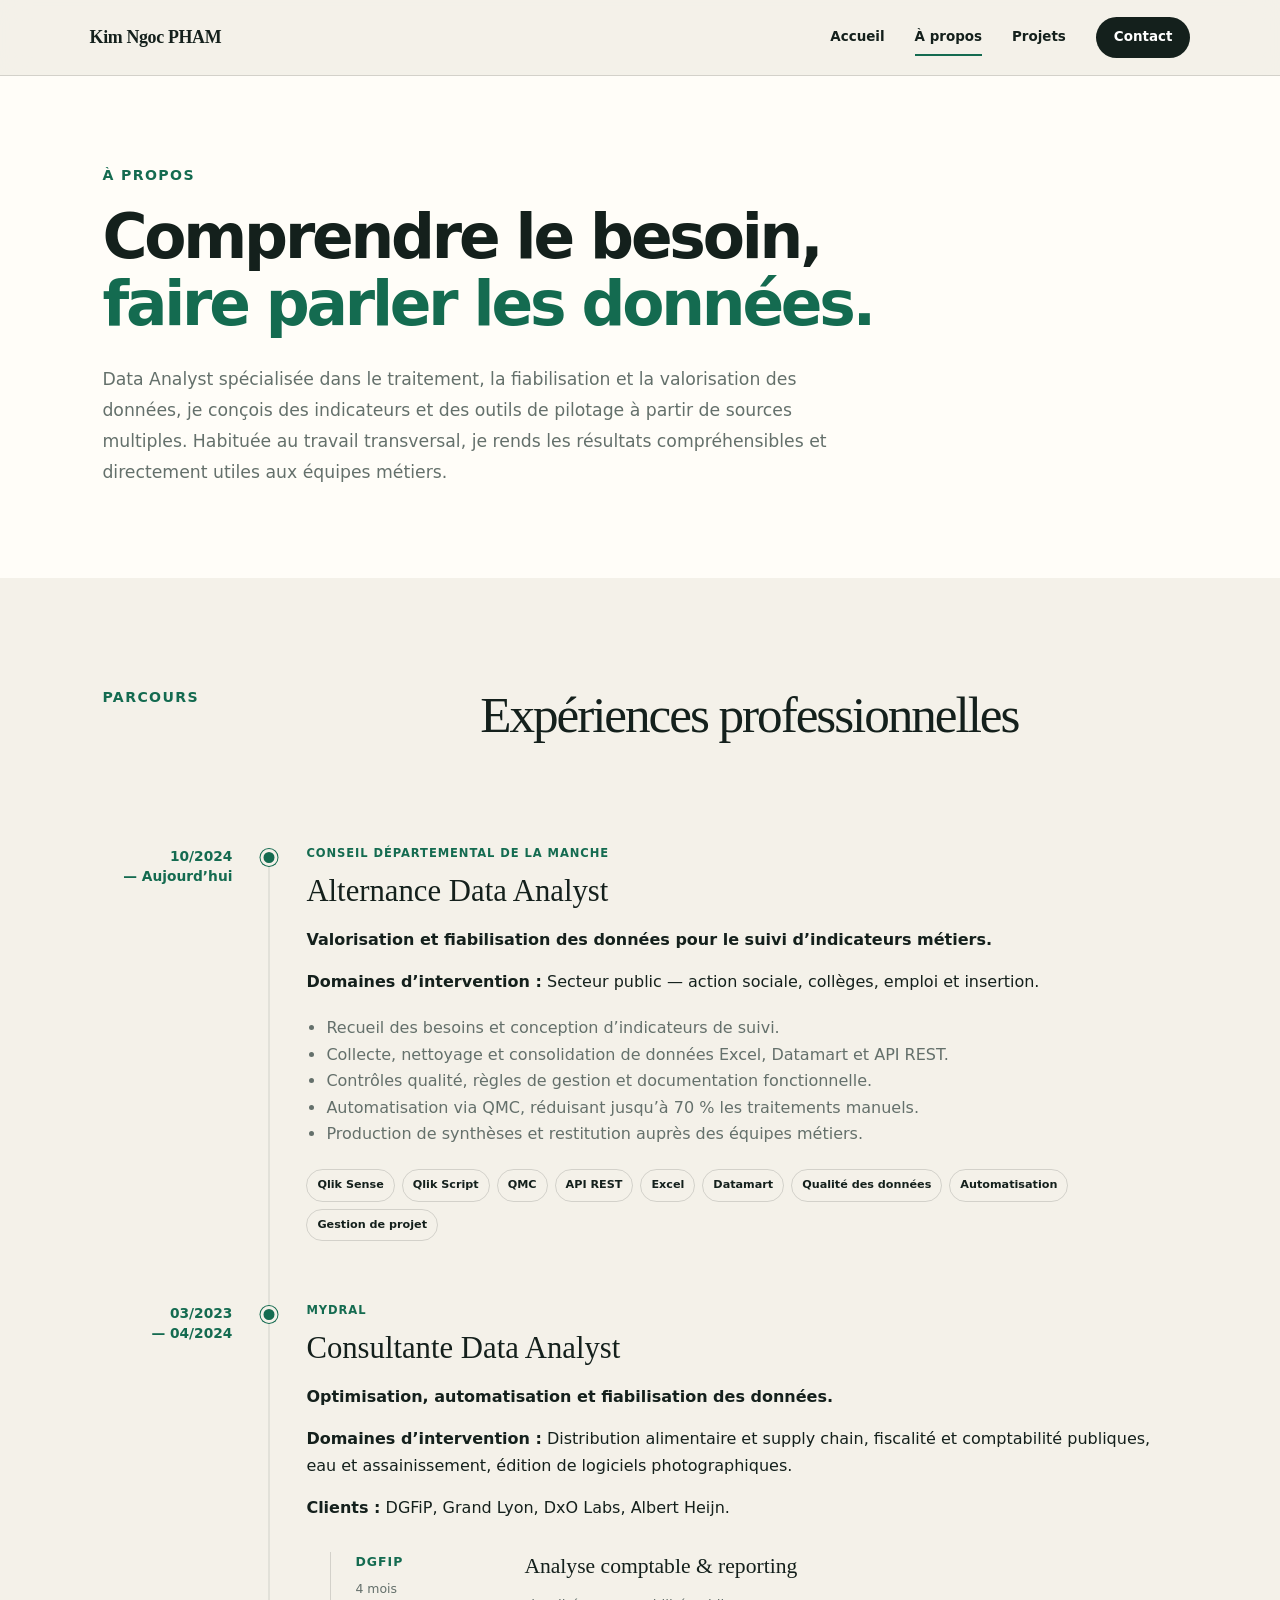
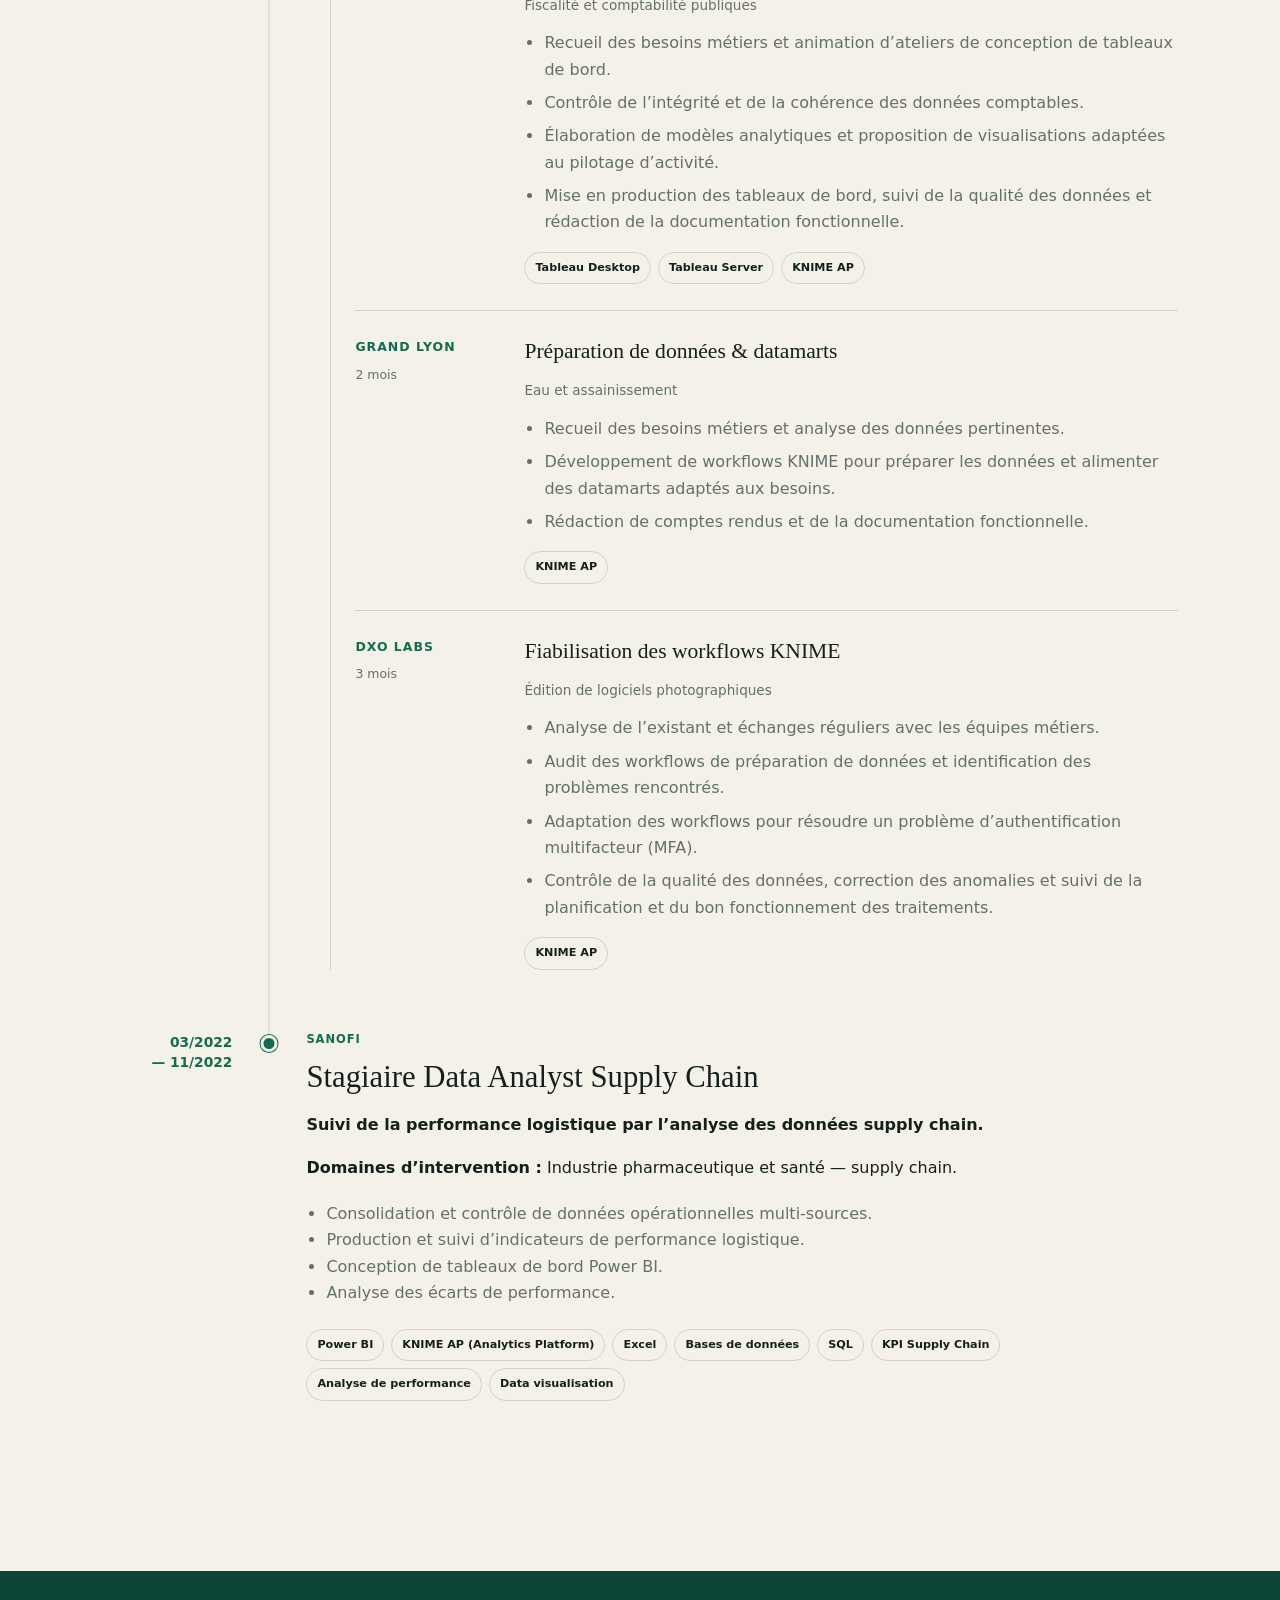
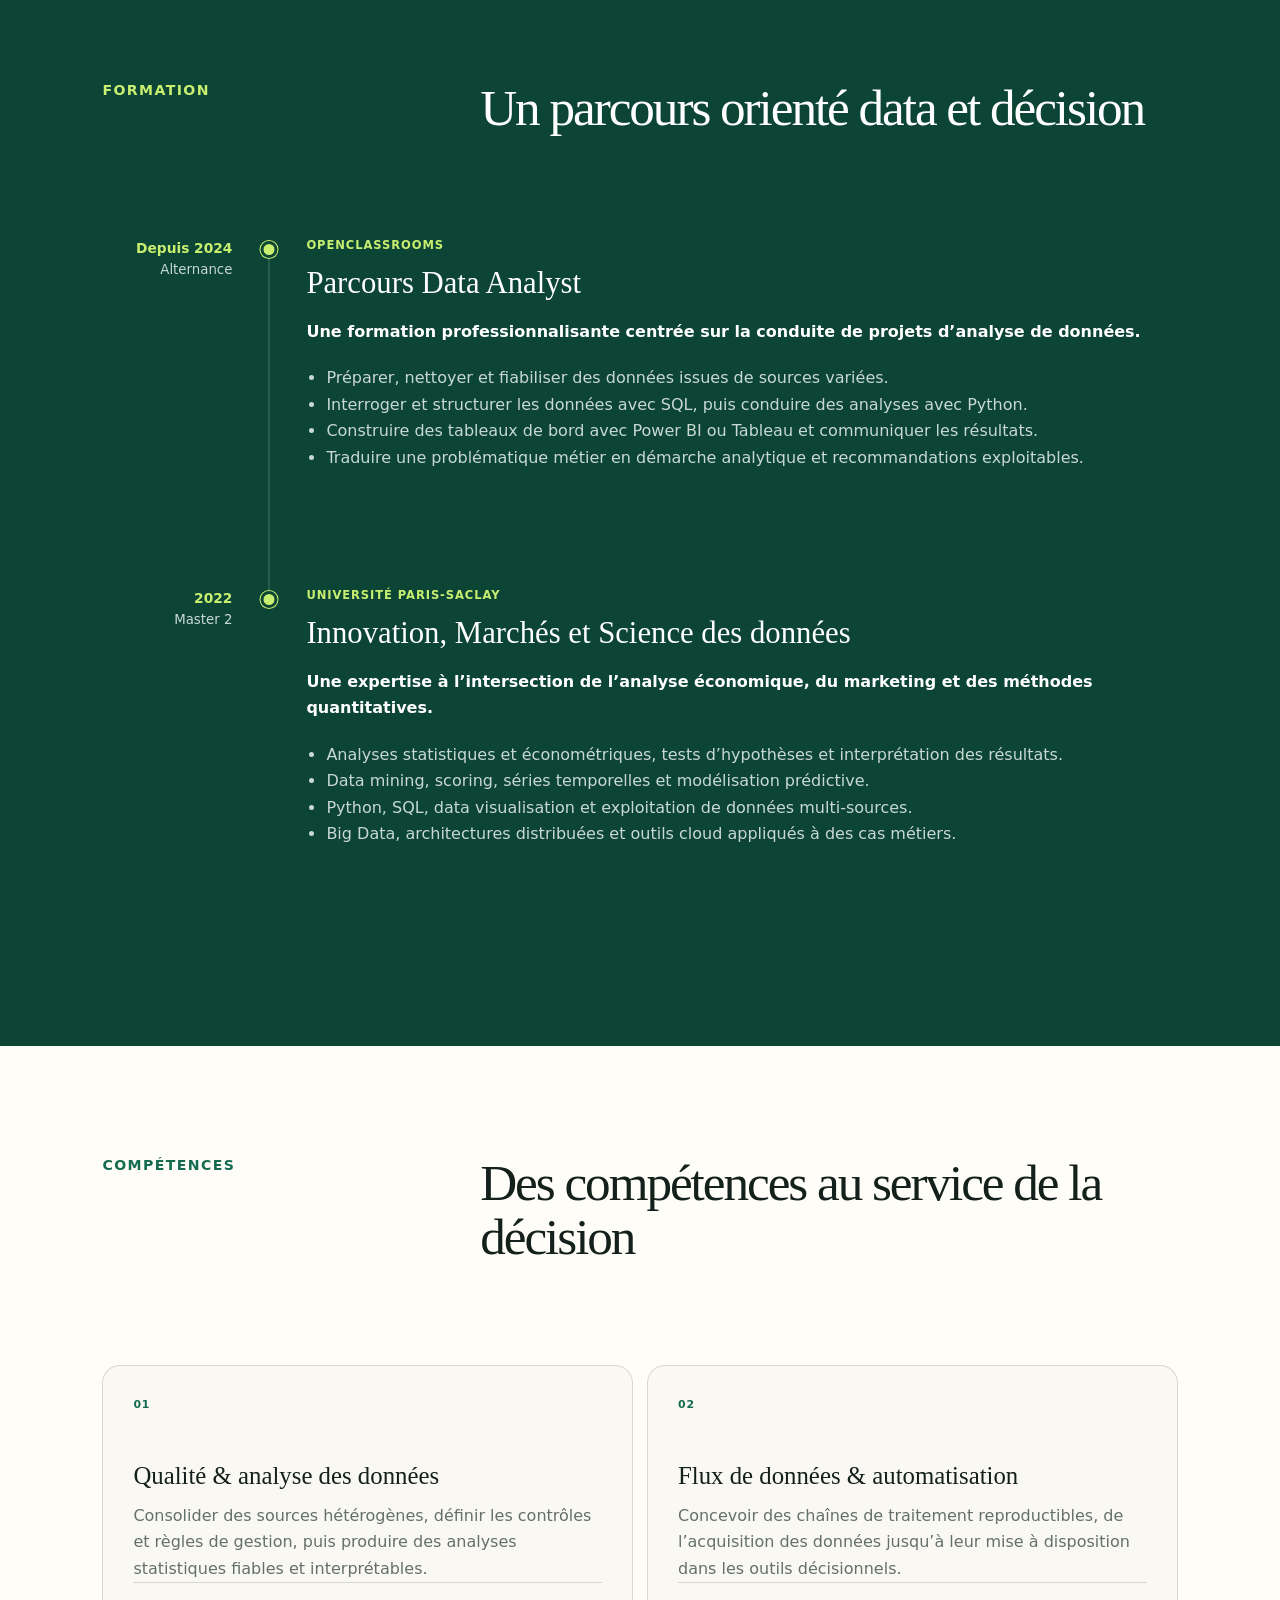
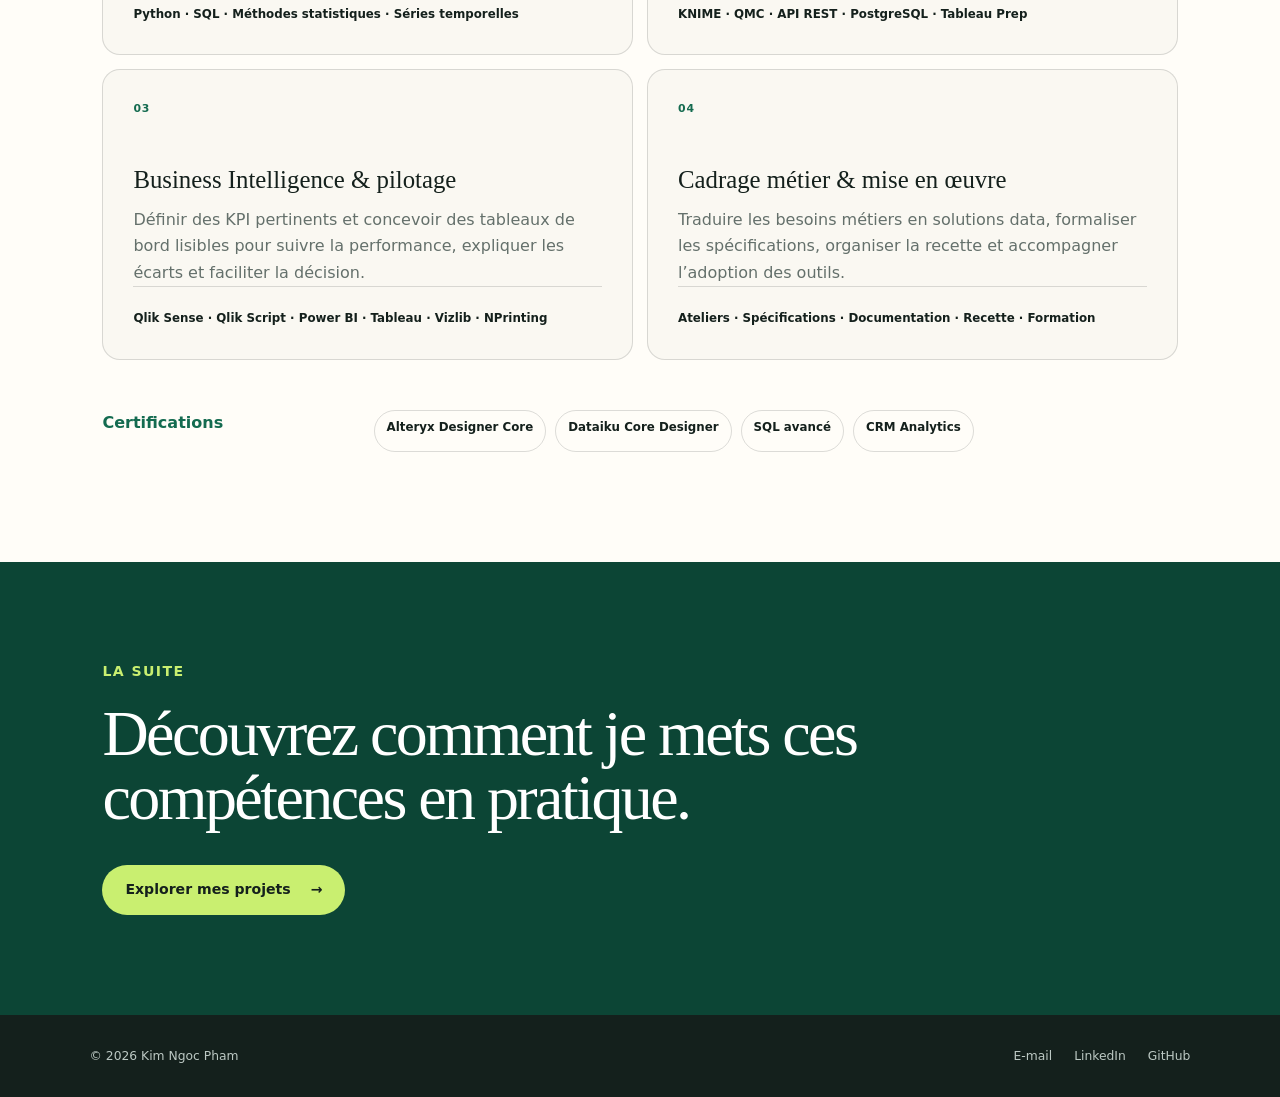
==== commit 9014a4db: "Add files via upload" ====
--- a/a-propos.html
+++ b/a-propos.html
@@ -6,6 +6,21 @@
   <meta name="description" content="Parcours, expériences et compétences de Kim Ngoc Pham, Data Analyst.">
   <title>À propos | Kim Ngoc Pham</title>
   <link rel="stylesheet" href="assets/style.css?v=20260928-10">
+  <style>
+    .client-missions { margin: 30px 0 0 24px; padding-left: 24px; border-left: 1px solid var(--line); }
+    .client-mission { display: grid; grid-template-columns: 145px minmax(0, 1fr); gap: 24px; padding: 26px 0; border-top: 1px solid var(--line); }
+    .client-mission:first-child { padding-top: 0; border-top: 0; }
+    .client-mission:last-child { padding-bottom: 0; }
+    .client-mission .organisation { font-size: .78rem; }
+    .client-mission .mission-duration { color: var(--muted); font-size: .78rem; }
+    .client-mission h4 { margin: 0 0 14px; font-family: Georgia, serif; font-size: 1.35rem; font-weight: 500; line-height: 1.3; color: var(--ink); }
+    .client-mission .mission-domain { margin: 0 0 14px; color: var(--muted); font-size: .85rem; }
+    .client-mission ul { margin: 0; }
+    .client-mission li + li { margin-top: 7px; }
+    .client-mission .experience-tags { margin-top: 16px; }
+    @media (max-width: 1000px) { .client-missions { margin-left: 12px; padding-left: 16px; } .client-mission { grid-template-columns: 110px minmax(0, 1fr); gap: 16px; } }
+    @media (max-width: 600px) { .client-missions { margin-left: 0; padding-left: 14px; } .client-mission { grid-template-columns: minmax(0, 1fr); gap: 10px; } .client-mission h4 { font-size: 1.2rem; } }
+  </style>
 </head>
 <body>
   <header class="site-header">
@@ -58,15 +73,51 @@
             <p class="organisation">Mydral</p>
             <h3>Consultante Data Analyst</h3>
             <p class="lead">Optimisation, automatisation et fiabilisation des données.</p>
-            <p><strong>Domaines d’intervention :</strong> Distribution alimentaire et supply chain, fiscalité et finances publiques, services publics.</p>
-            <p><strong>Clients :</strong> DGFiP, Grand Lyon, Albert Heijn.</p>
-            <ul>
-              <li>Audit et automatisation de workflows avec contrôles qualité et envois vers Tableau Server.</li>
-              <li>Préparation et structuration de données comptables avec Tableau Prep.</li>
-              <li>Animation d’ateliers métiers et recueil des besoins.</li>
-              <li>Modélisation sous PostgreSQL et KNIME pour le suivi d’indicateurs.</li>
-            </ul>
-            <div class="experience-tags" aria-label="Outils et compétences"><span>KNIME</span><span>Tableau Prep</span><span>Tableau Server</span><span>PostgreSQL</span><span>SQL</span><span>Data quality</span><span>Conseil</span><span>Pilotage de projet</span></div>
+            <p><strong>Domaines d’intervention :</strong> Distribution alimentaire et supply chain, fiscalité et comptabilité publiques, eau et assainissement, édition de logiciels photographiques.</p>
+            <p><strong>Clients :</strong> DGFiP, Grand Lyon, DxO Labs, Albert Heijn.</p>
+            <div class="client-missions" aria-label="Missions clients chez Mydral">
+              <article class="client-mission">
+                <div><p class="organisation">DGFiP</p><span class="mission-duration">4 mois</span></div>
+                <div>
+                  <h4>Analyse comptable &amp; reporting</h4>
+                  <p class="mission-domain">Fiscalité et comptabilité publiques</p>
+                  <ul>
+                    <li>Recueil des besoins métiers et animation d’ateliers de conception de tableaux de bord.</li>
+                    <li>Contrôle de l’intégrité et de la cohérence des données comptables.</li>
+                    <li>Élaboration de modèles analytiques et proposition de visualisations adaptées au pilotage d’activité.</li>
+                    <li>Mise en production des tableaux de bord, suivi de la qualité des données et rédaction de la documentation fonctionnelle.</li>
+                  </ul>
+                  <div class="experience-tags" aria-label="Outils utilisés pour la mission"><span>Tableau Desktop</span><span>Tableau Server</span><span>KNIME AP</span></div>
+                </div>
+              </article>
+              <article class="client-mission">
+                <div><p class="organisation">Grand Lyon</p><span class="mission-duration">2 mois</span></div>
+                <div>
+                  <h4>Préparation de données &amp; datamarts</h4>
+                  <p class="mission-domain">Eau et assainissement</p>
+                  <ul>
+                    <li>Recueil des besoins métiers et analyse des données pertinentes.</li>
+                    <li>Développement de workflows KNIME pour préparer les données et alimenter des datamarts adaptés aux besoins.</li>
+                    <li>Rédaction de comptes rendus et de la documentation fonctionnelle.</li>
+                  </ul>
+                  <div class="experience-tags" aria-label="Outils utilisés pour la mission"><span>KNIME AP</span></div>
+                </div>
+              </article>
+              <article class="client-mission">
+                <div><p class="organisation">DxO Labs</p><span class="mission-duration">3 mois</span></div>
+                <div>
+                  <h4>Fiabilisation des workflows KNIME</h4>
+                  <p class="mission-domain">Édition de logiciels photographiques</p>
+                  <ul>
+                    <li>Analyse de l’existant et échanges réguliers avec les équipes métiers.</li>
+                    <li>Audit des workflows de préparation de données et identification des problèmes rencontrés.</li>
+                    <li>Adaptation des workflows pour résoudre un problème d’authentification multifacteur (MFA).</li>
+                    <li>Contrôle de la qualité des données, correction des anomalies et suivi de la planification et du bon fonctionnement des traitements.</li>
+                  </ul>
+                  <div class="experience-tags" aria-label="Outils utilisés pour la mission"><span>KNIME AP</span></div>
+                </div>
+              </article>
+            </div>
           </div>
         </article>
 
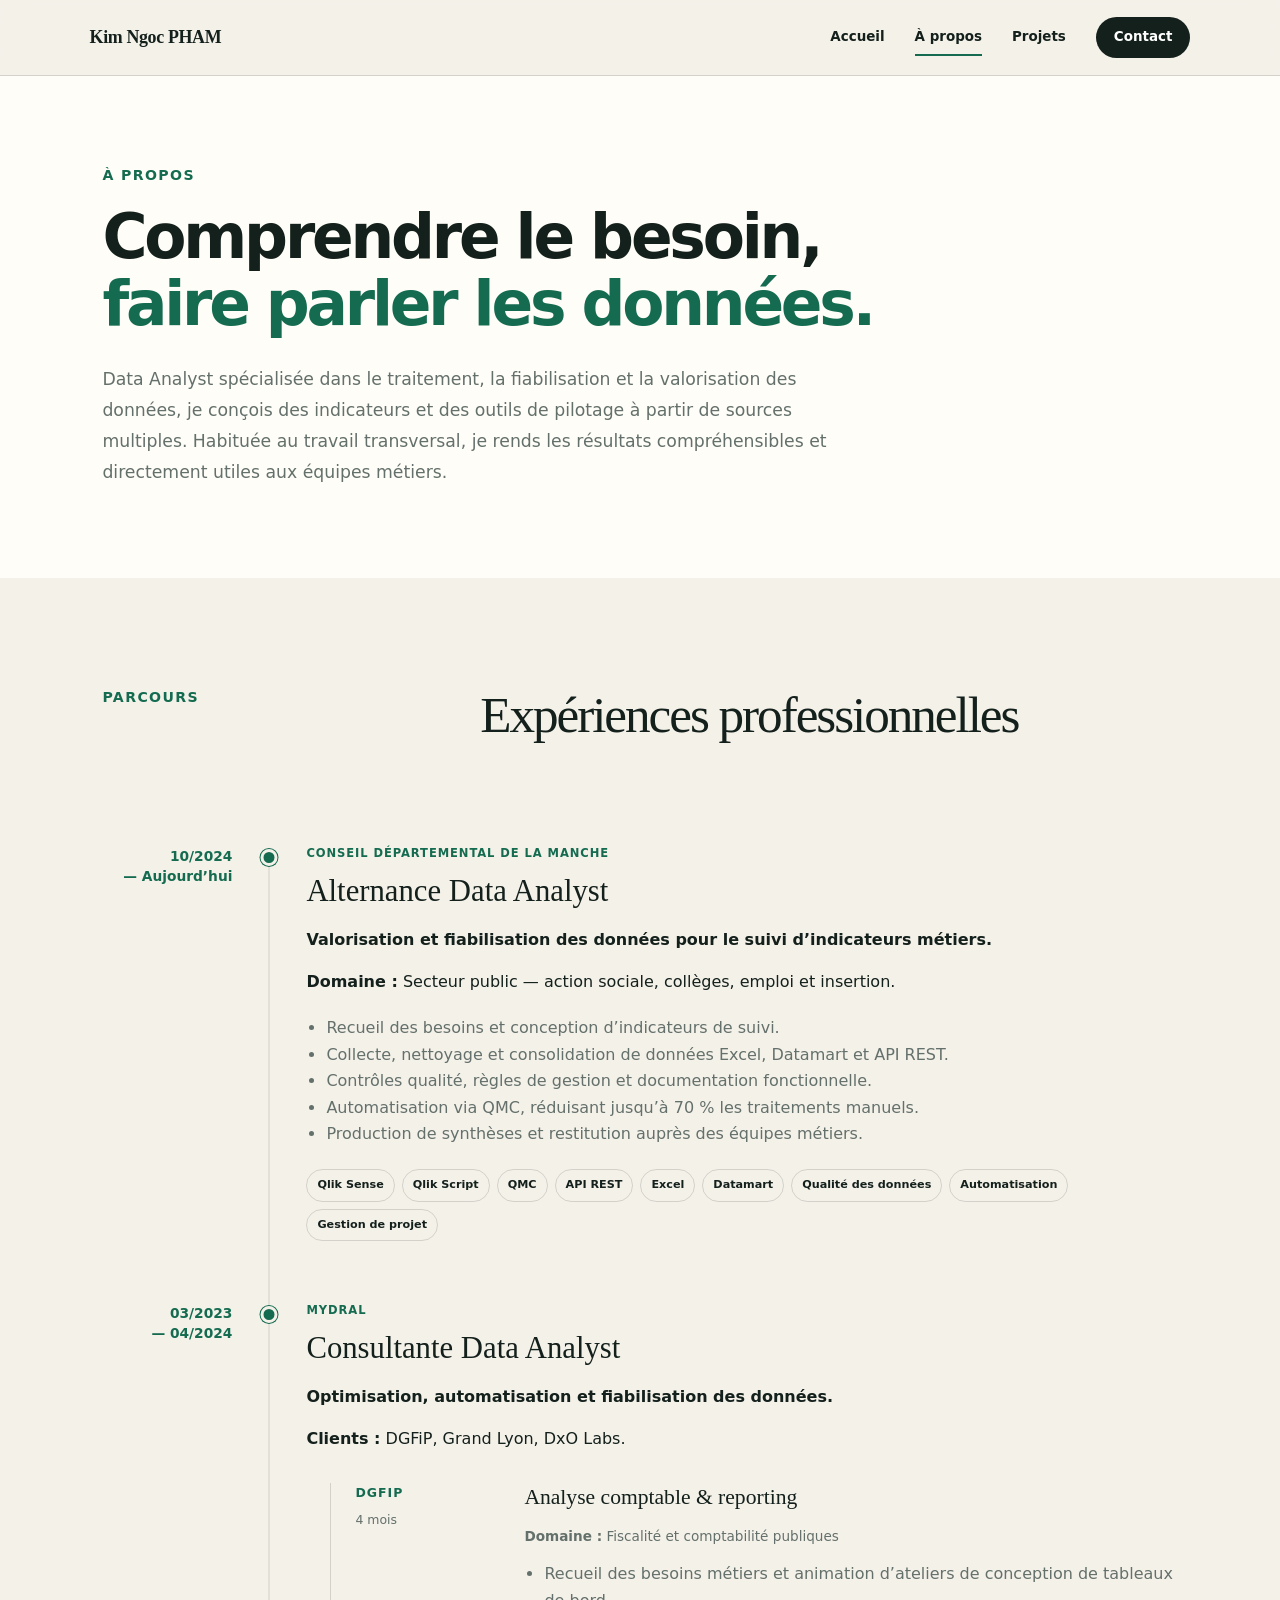
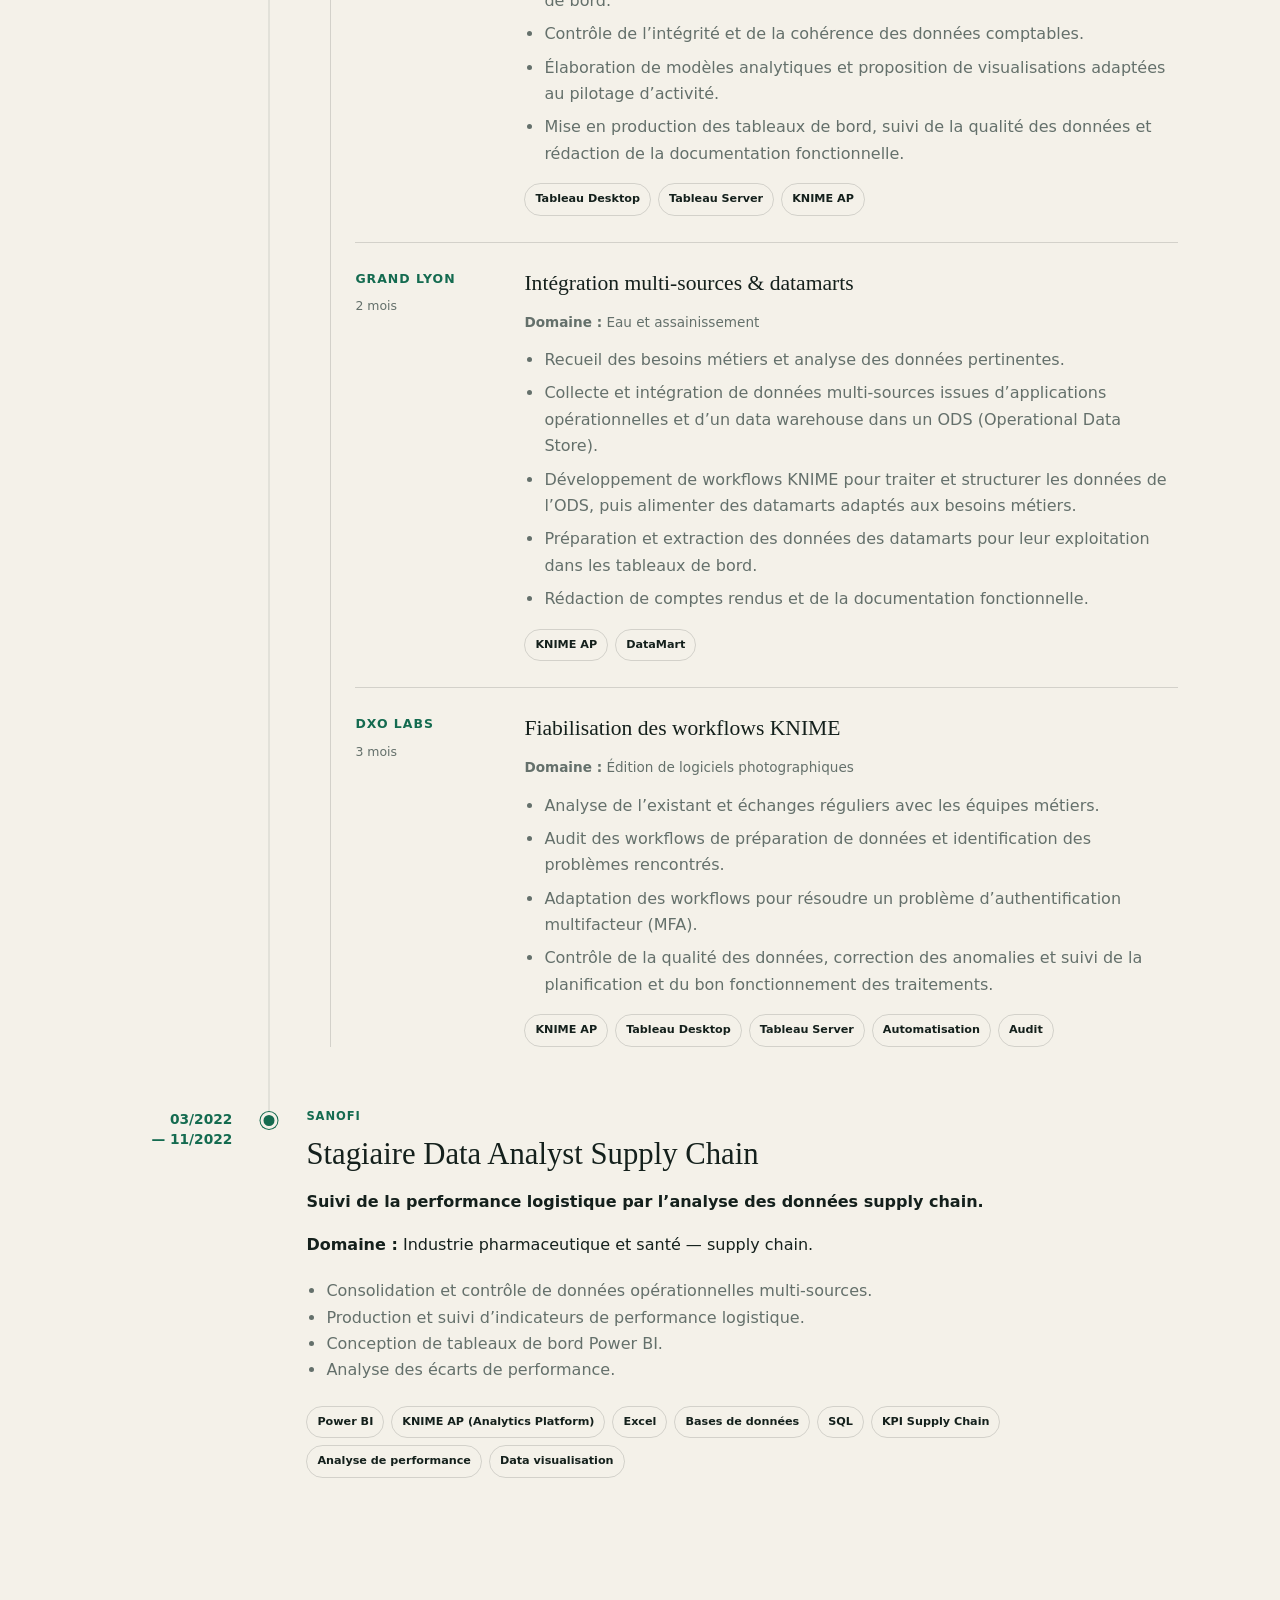
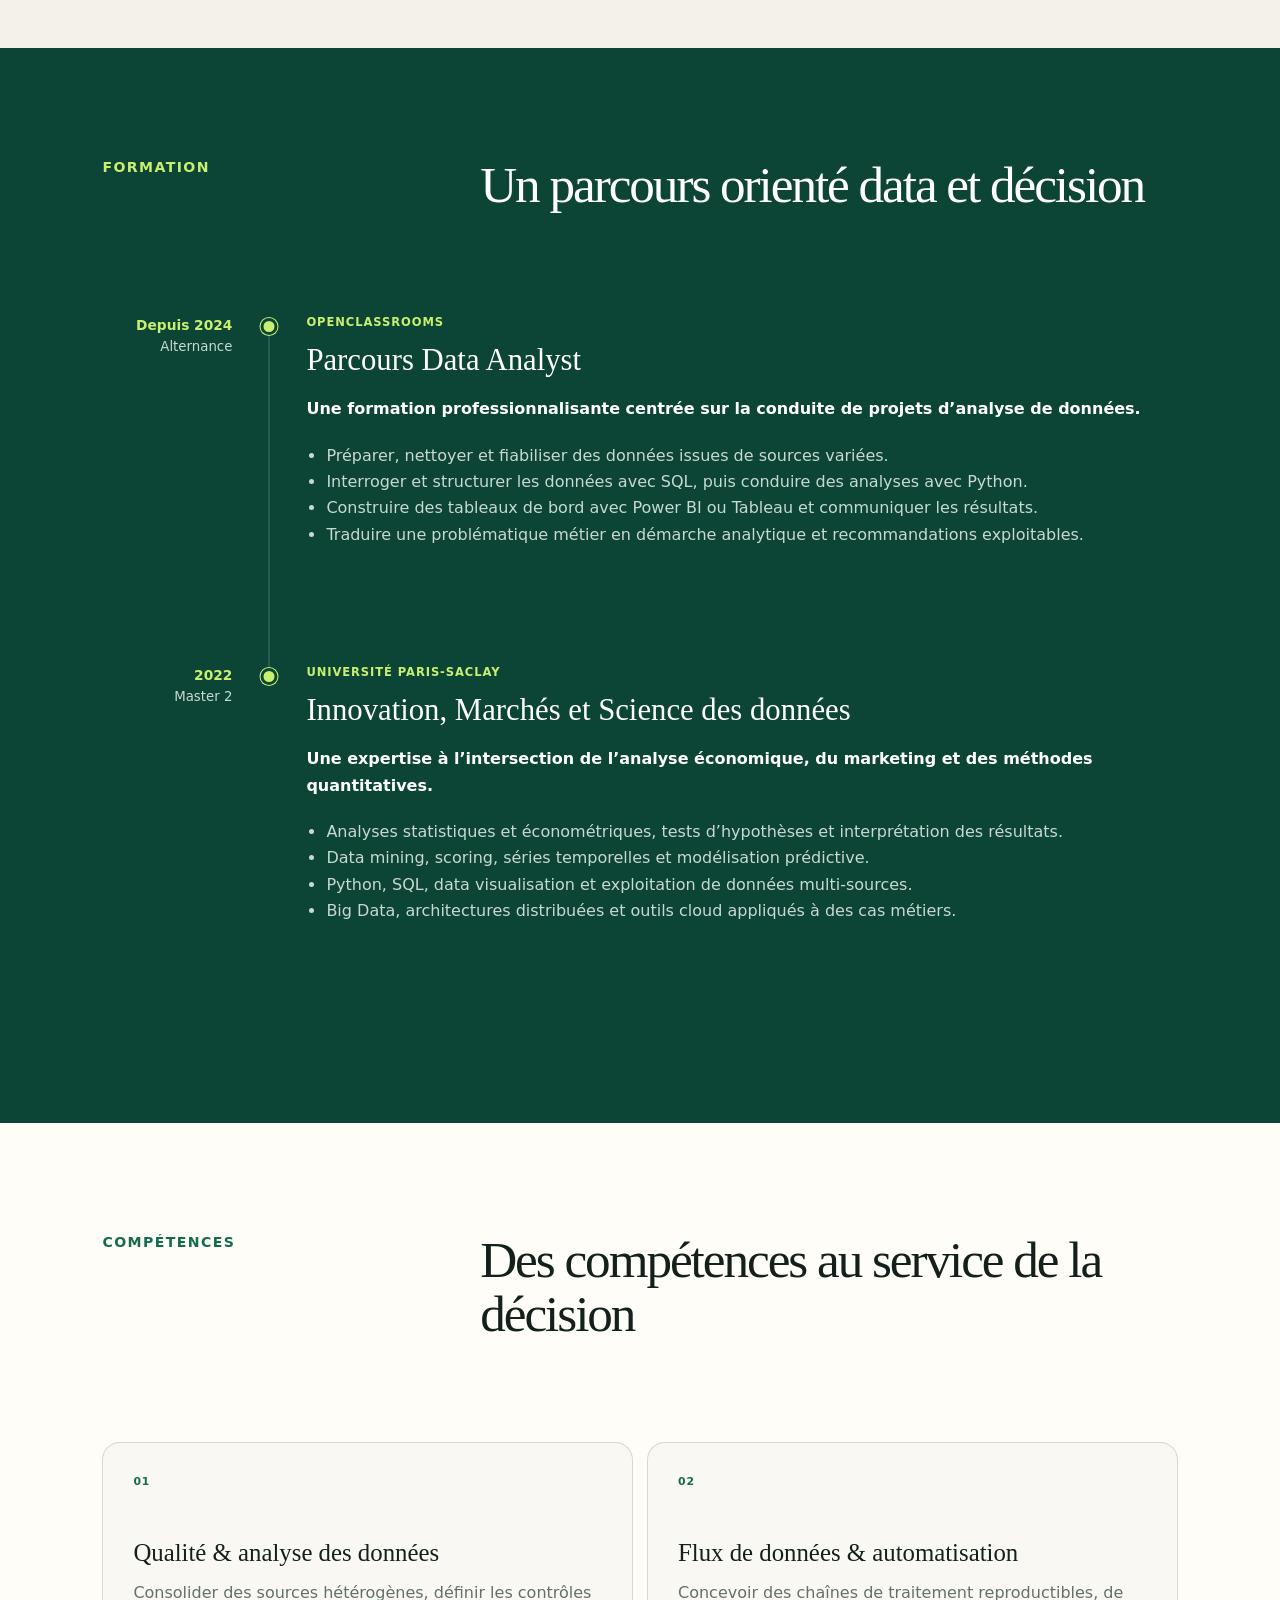
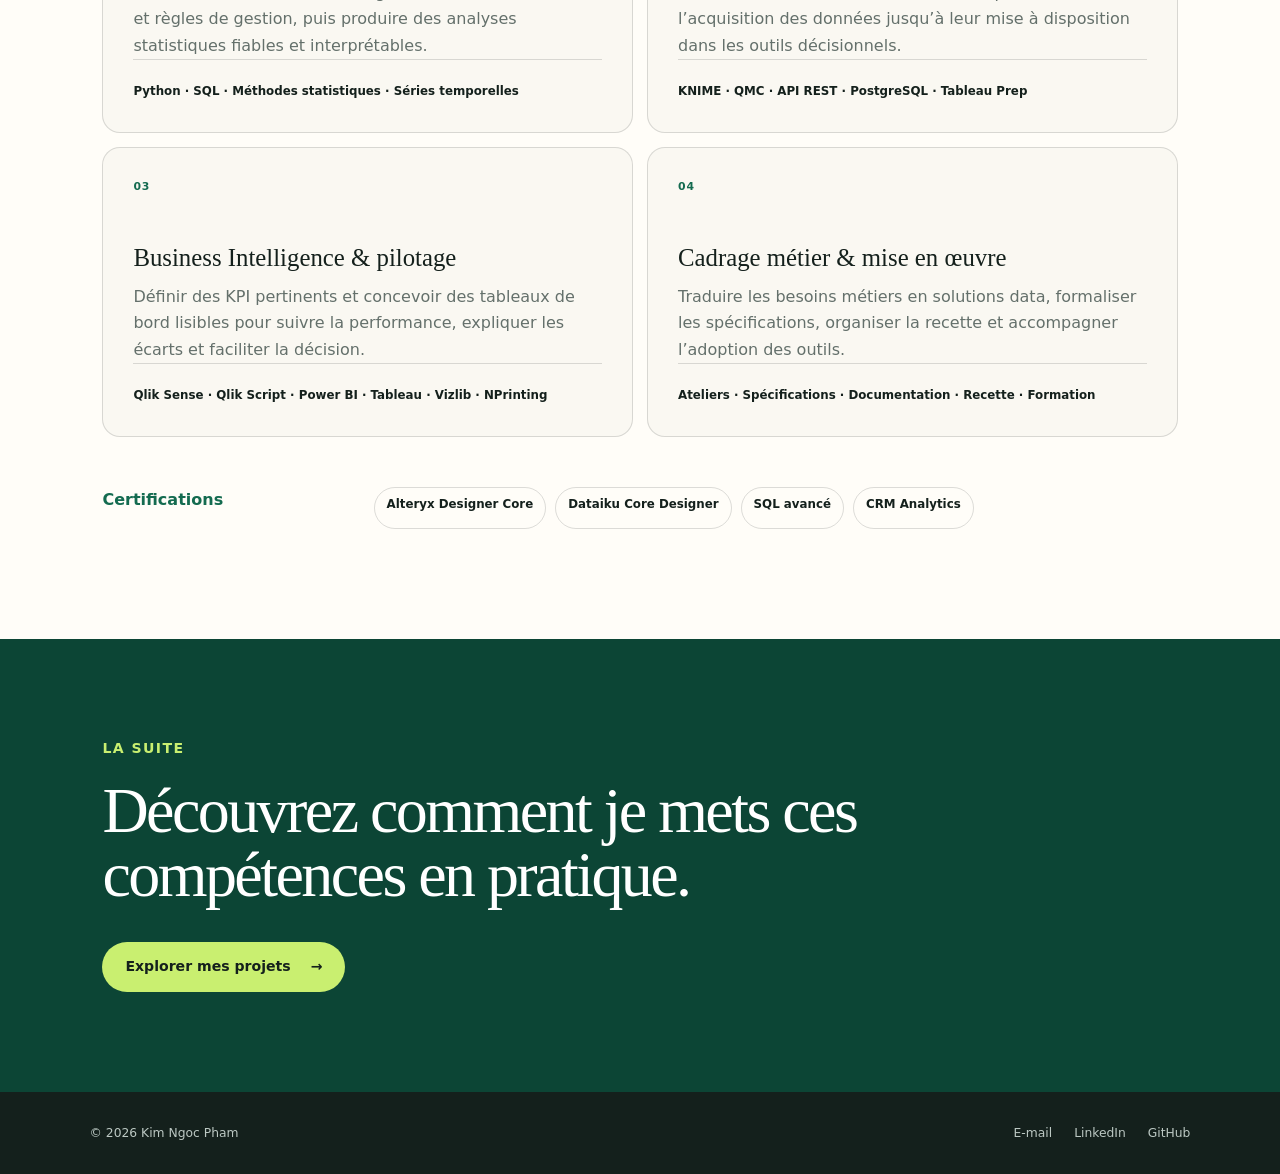
==== commit d63fb9ff: "Add files via upload" ====
--- a/a-propos.html
+++ b/a-propos.html
@@ -54,7 +54,7 @@
             <p class="organisation">Conseil départemental de la Manche</p>
             <h3>Alternance Data Analyst</h3>
             <p class="lead">Valorisation et fiabilisation des données pour le suivi d’indicateurs métiers.</p>
-            <p><strong>Domaines d’intervention :</strong> Secteur public — action sociale, collèges, emploi et insertion.</p>
+            <p><strong>Domaine :</strong> Secteur public — action sociale, collèges, emploi et insertion.</p>
             <ul>
               <li>Recueil des besoins et conception d’indicateurs de suivi.</li>
               <li>Collecte, nettoyage et consolidation de données Excel, Datamart et API REST.</li>
@@ -73,14 +73,13 @@
             <p class="organisation">Mydral</p>
             <h3>Consultante Data Analyst</h3>
             <p class="lead">Optimisation, automatisation et fiabilisation des données.</p>
-            <p><strong>Domaines d’intervention :</strong> Distribution alimentaire et supply chain, fiscalité et comptabilité publiques, eau et assainissement, édition de logiciels photographiques.</p>
-            <p><strong>Clients :</strong> DGFiP, Grand Lyon, DxO Labs, Albert Heijn.</p>
+            <p><strong>Clients :</strong> DGFiP, Grand Lyon, DxO Labs.</p>
             <div class="client-missions" aria-label="Missions clients chez Mydral">
               <article class="client-mission">
                 <div><p class="organisation">DGFiP</p><span class="mission-duration">4 mois</span></div>
                 <div>
                   <h4>Analyse comptable &amp; reporting</h4>
-                  <p class="mission-domain">Fiscalité et comptabilité publiques</p>
+                  <p class="mission-domain"><strong>Domaine :</strong> Fiscalité et comptabilité publiques</p>
                   <ul>
                     <li>Recueil des besoins métiers et animation d’ateliers de conception de tableaux de bord.</li>
                     <li>Contrôle de l’intégrité et de la cohérence des données comptables.</li>
@@ -93,28 +92,30 @@
               <article class="client-mission">
                 <div><p class="organisation">Grand Lyon</p><span class="mission-duration">2 mois</span></div>
                 <div>
-                  <h4>Préparation de données &amp; datamarts</h4>
-                  <p class="mission-domain">Eau et assainissement</p>
+                  <h4>Intégration multi-sources &amp; datamarts</h4>
+                  <p class="mission-domain"><strong>Domaine :</strong> Eau et assainissement</p>
                   <ul>
                     <li>Recueil des besoins métiers et analyse des données pertinentes.</li>
-                    <li>Développement de workflows KNIME pour préparer les données et alimenter des datamarts adaptés aux besoins.</li>
+                    <li>Collecte et intégration de données multi-sources issues d’applications opérationnelles et d’un data warehouse dans un ODS (Operational Data Store).</li>
+                    <li>Développement de workflows KNIME pour traiter et structurer les données de l’ODS, puis alimenter des datamarts adaptés aux besoins métiers.</li>
+                    <li>Préparation et extraction des données des datamarts pour leur exploitation dans les tableaux de bord.</li>
                     <li>Rédaction de comptes rendus et de la documentation fonctionnelle.</li>
                   </ul>
-                  <div class="experience-tags" aria-label="Outils utilisés pour la mission"><span>KNIME AP</span></div>
+                  <div class="experience-tags" aria-label="Outils utilisés pour la mission"><span>KNIME AP</span><span>DataMart</span></div>
                 </div>
               </article>
               <article class="client-mission">
                 <div><p class="organisation">DxO Labs</p><span class="mission-duration">3 mois</span></div>
                 <div>
                   <h4>Fiabilisation des workflows KNIME</h4>
-                  <p class="mission-domain">Édition de logiciels photographiques</p>
+                  <p class="mission-domain"><strong>Domaine :</strong> Édition de logiciels photographiques</p>
                   <ul>
                     <li>Analyse de l’existant et échanges réguliers avec les équipes métiers.</li>
                     <li>Audit des workflows de préparation de données et identification des problèmes rencontrés.</li>
                     <li>Adaptation des workflows pour résoudre un problème d’authentification multifacteur (MFA).</li>
                     <li>Contrôle de la qualité des données, correction des anomalies et suivi de la planification et du bon fonctionnement des traitements.</li>
                   </ul>
-                  <div class="experience-tags" aria-label="Outils utilisés pour la mission"><span>KNIME AP</span></div>
+                  <div class="experience-tags" aria-label="Outils utilisés pour la mission"><span>KNIME AP</span><span>Tableau Desktop</span><span>Tableau Server</span><span>Automatisation</span><span>Audit</span></div>
                 </div>
               </article>
             </div>
@@ -128,7 +129,7 @@
             <p class="organisation">Sanofi</p>
             <h3>Stagiaire Data Analyst Supply Chain</h3>
             <p class="lead">Suivi de la performance logistique par l’analyse des données supply chain.</p>
-            <p><strong>Domaines d’intervention :</strong> Industrie pharmaceutique et santé — supply chain.</p>
+            <p><strong>Domaine :</strong> Industrie pharmaceutique et santé — supply chain.</p>
             <ul>
               <li>Consolidation et contrôle de données opérationnelles multi-sources.</li>
               <li>Production et suivi d’indicateurs de performance logistique.</li>
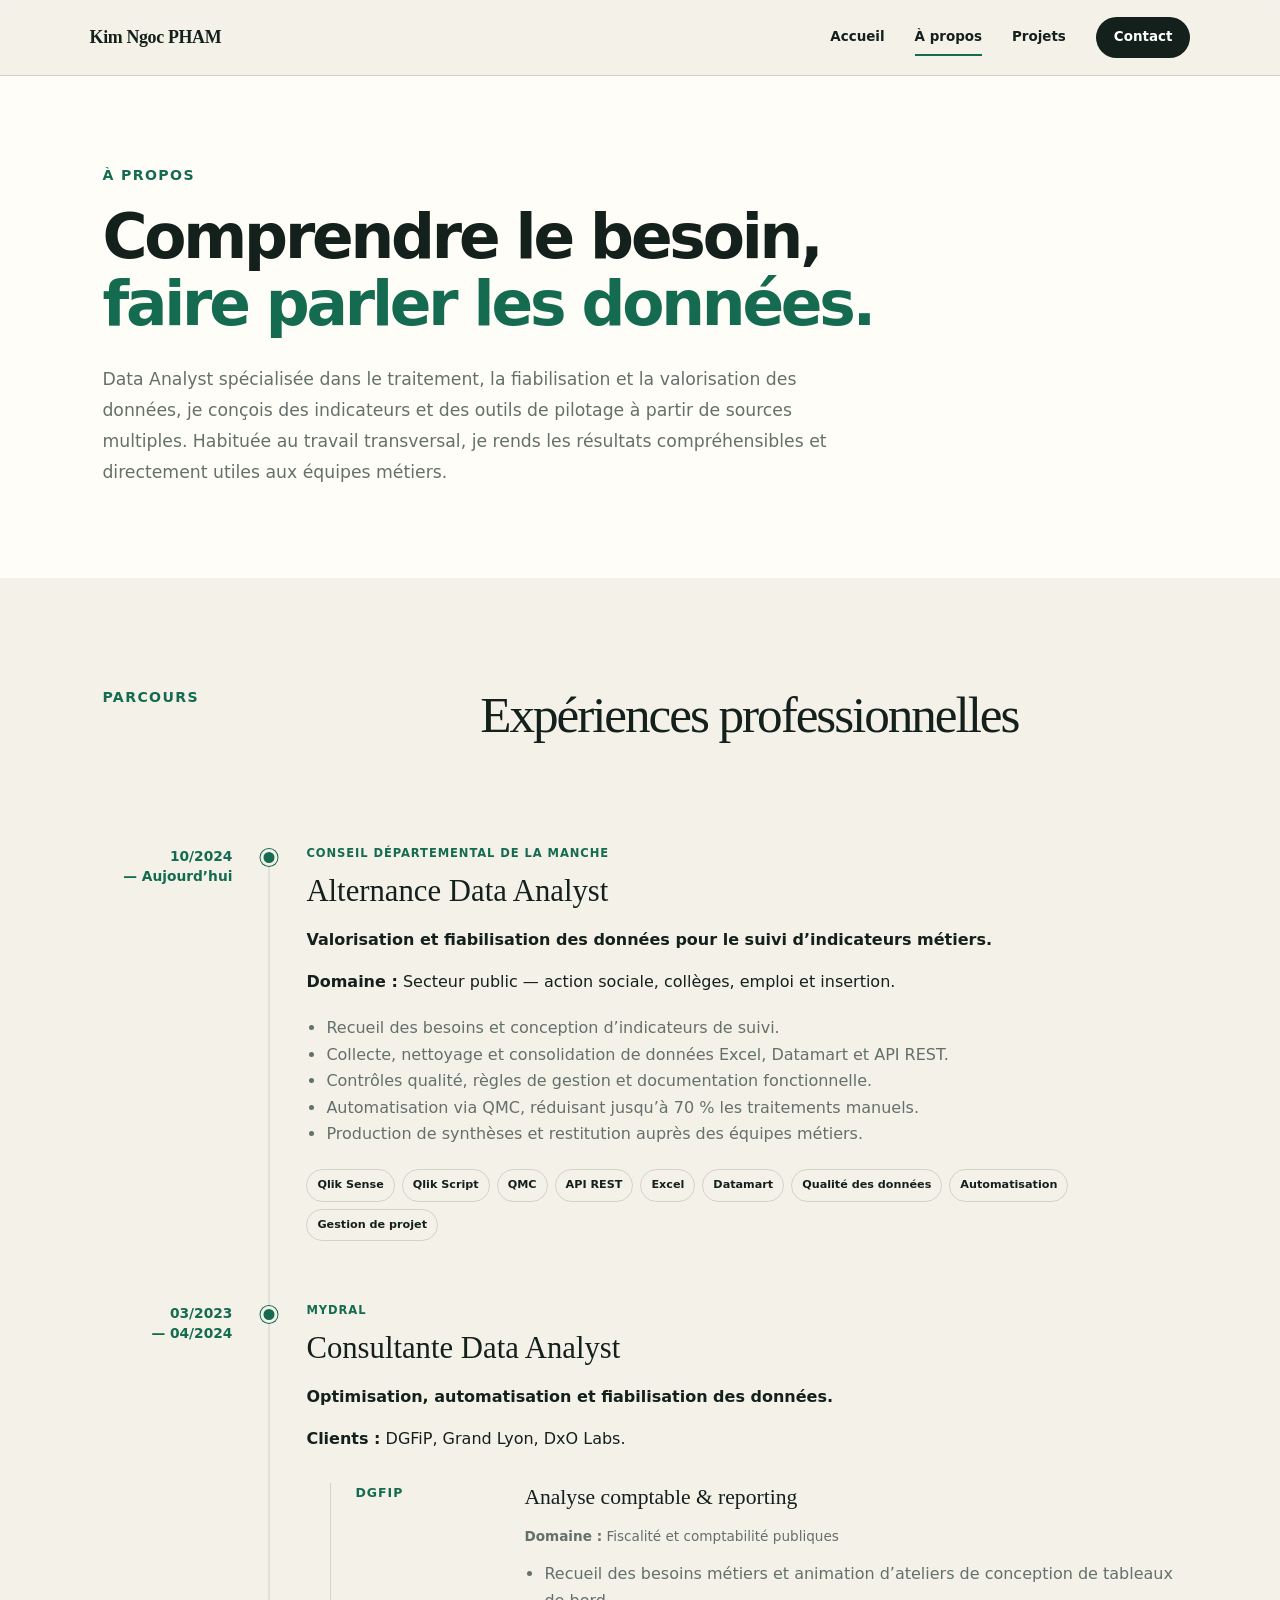
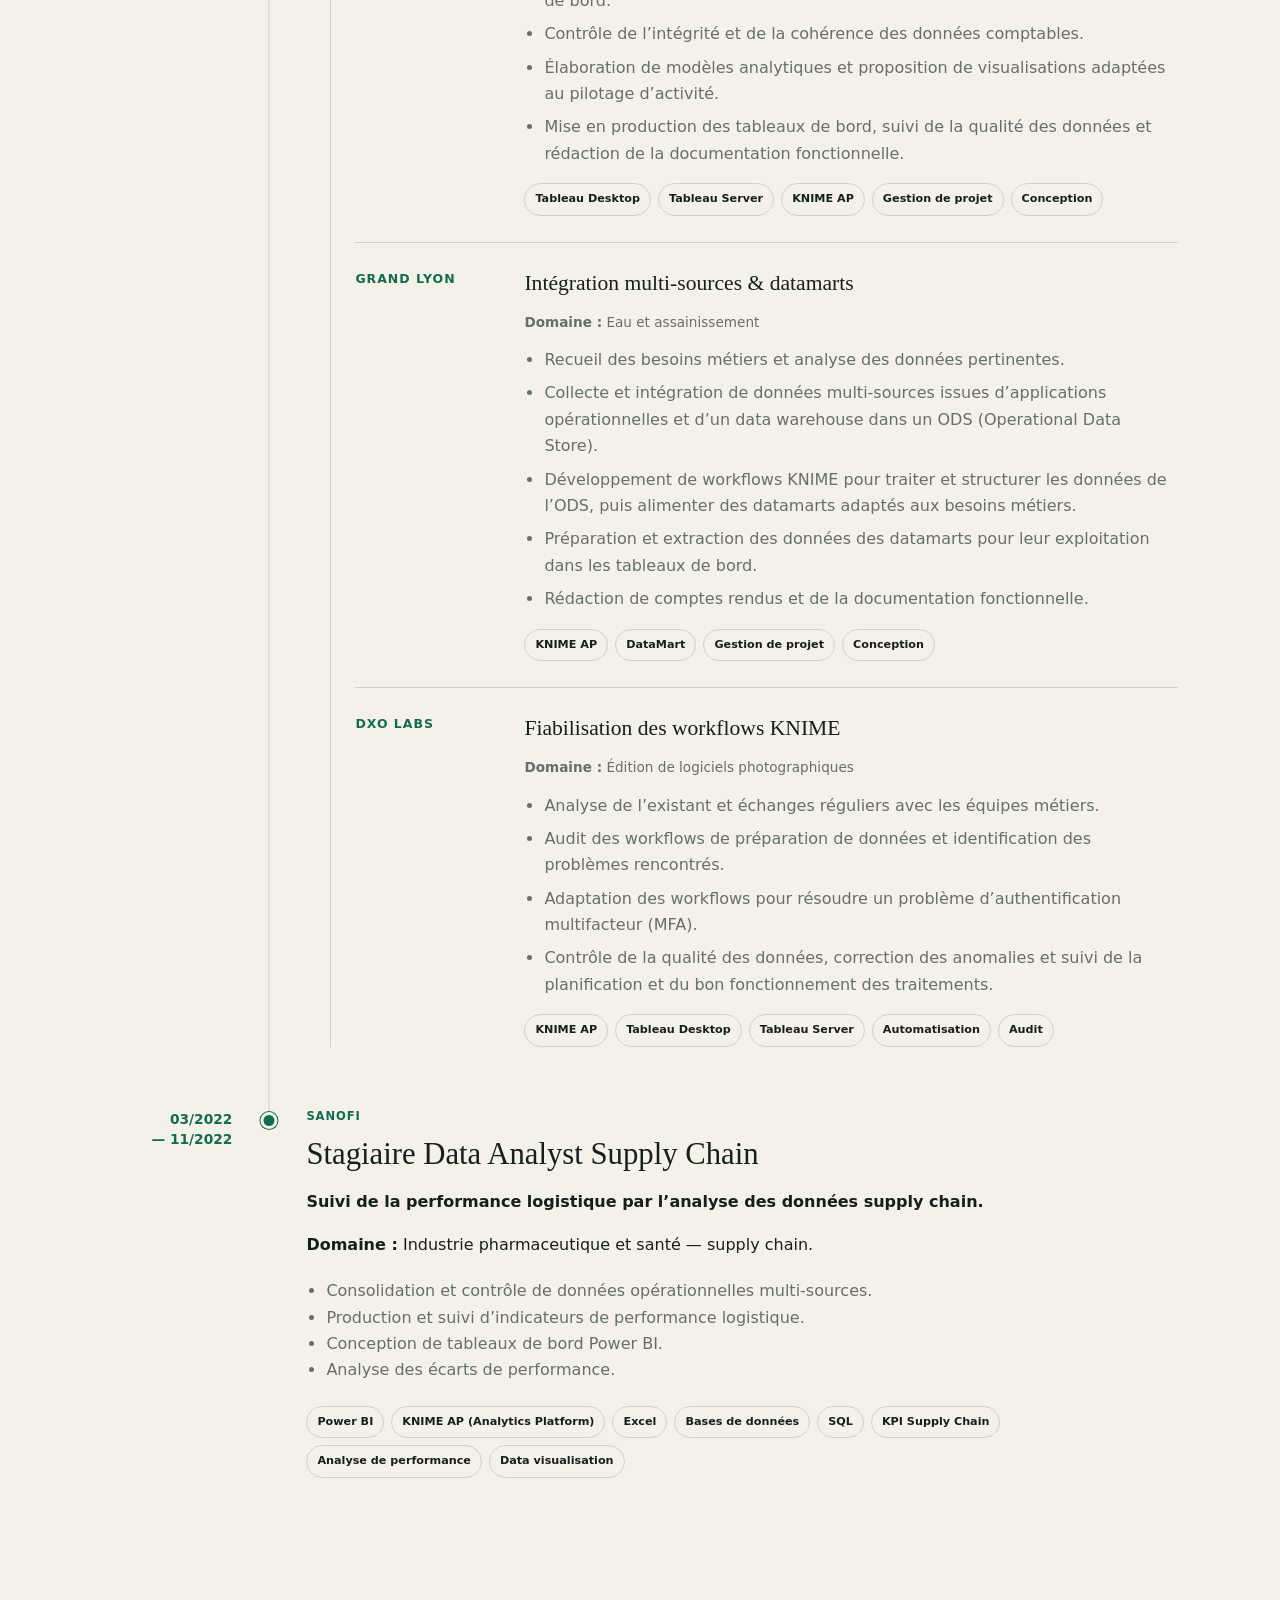
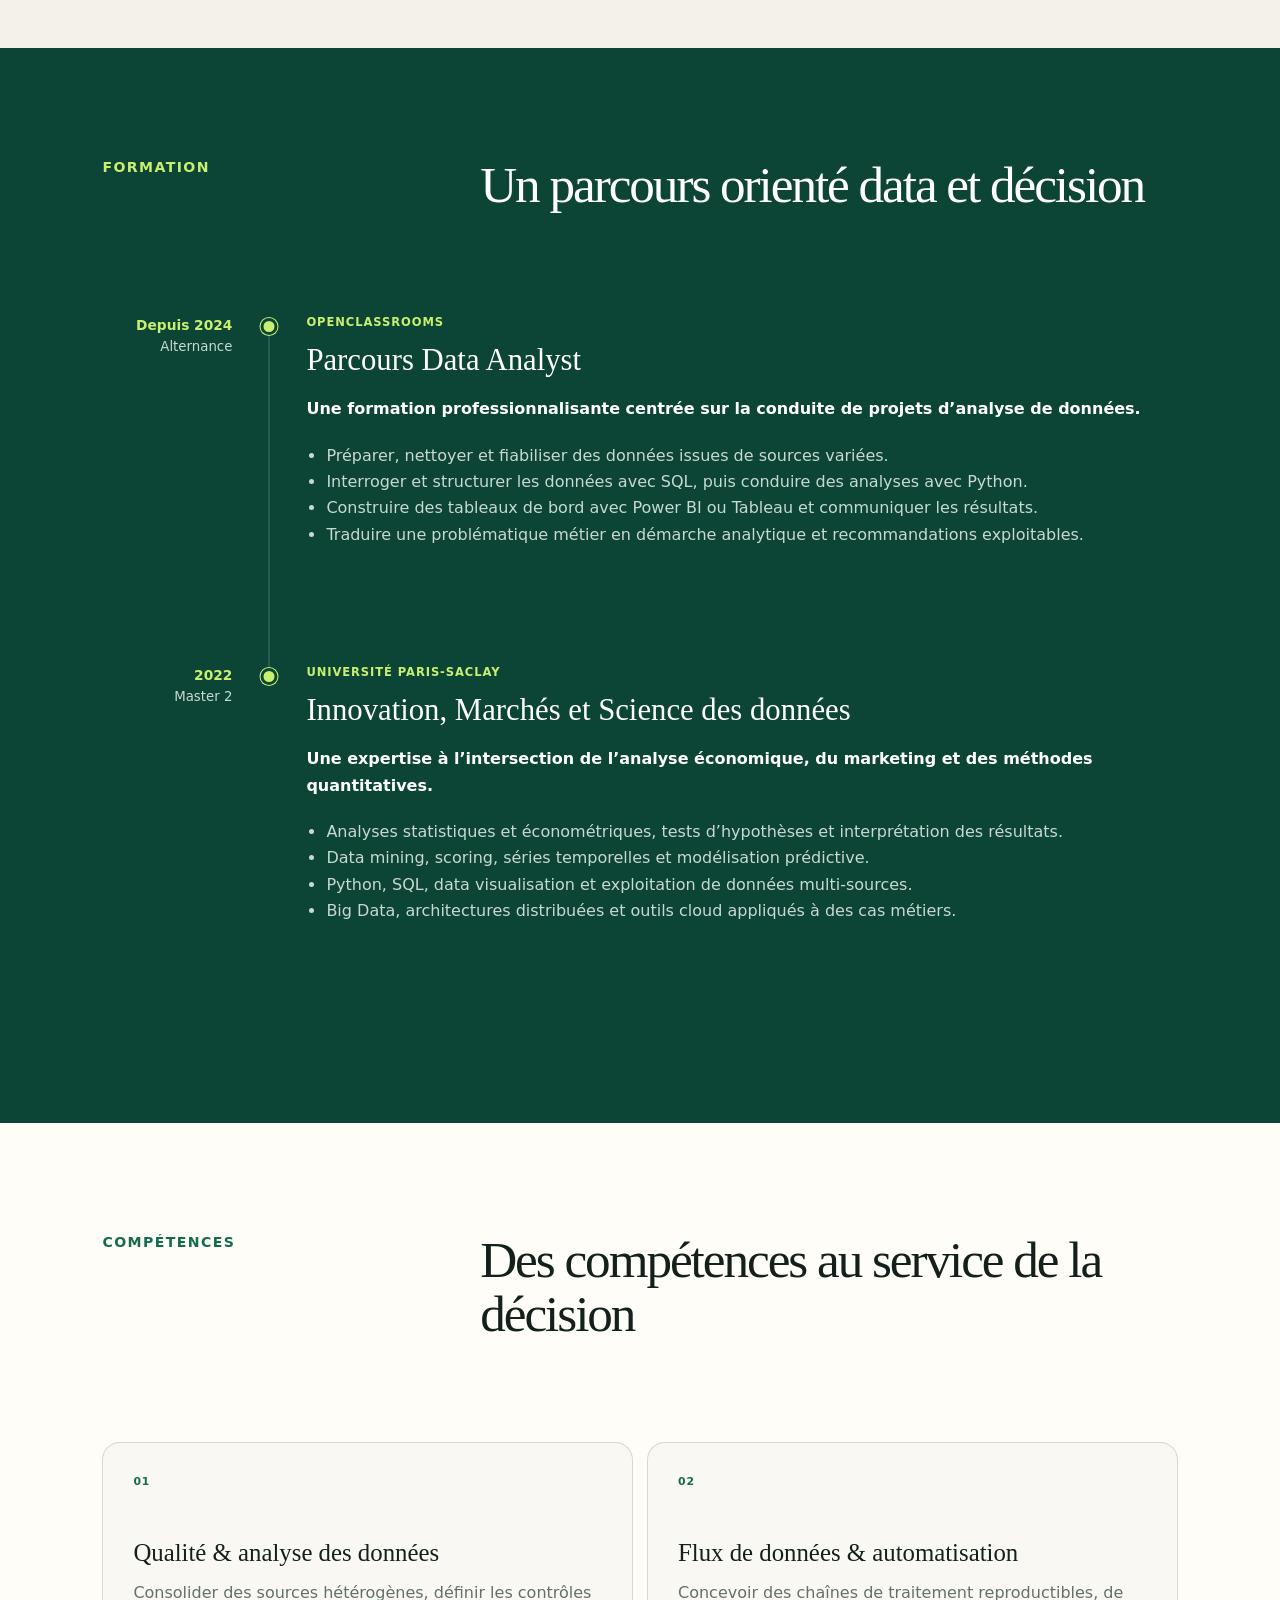
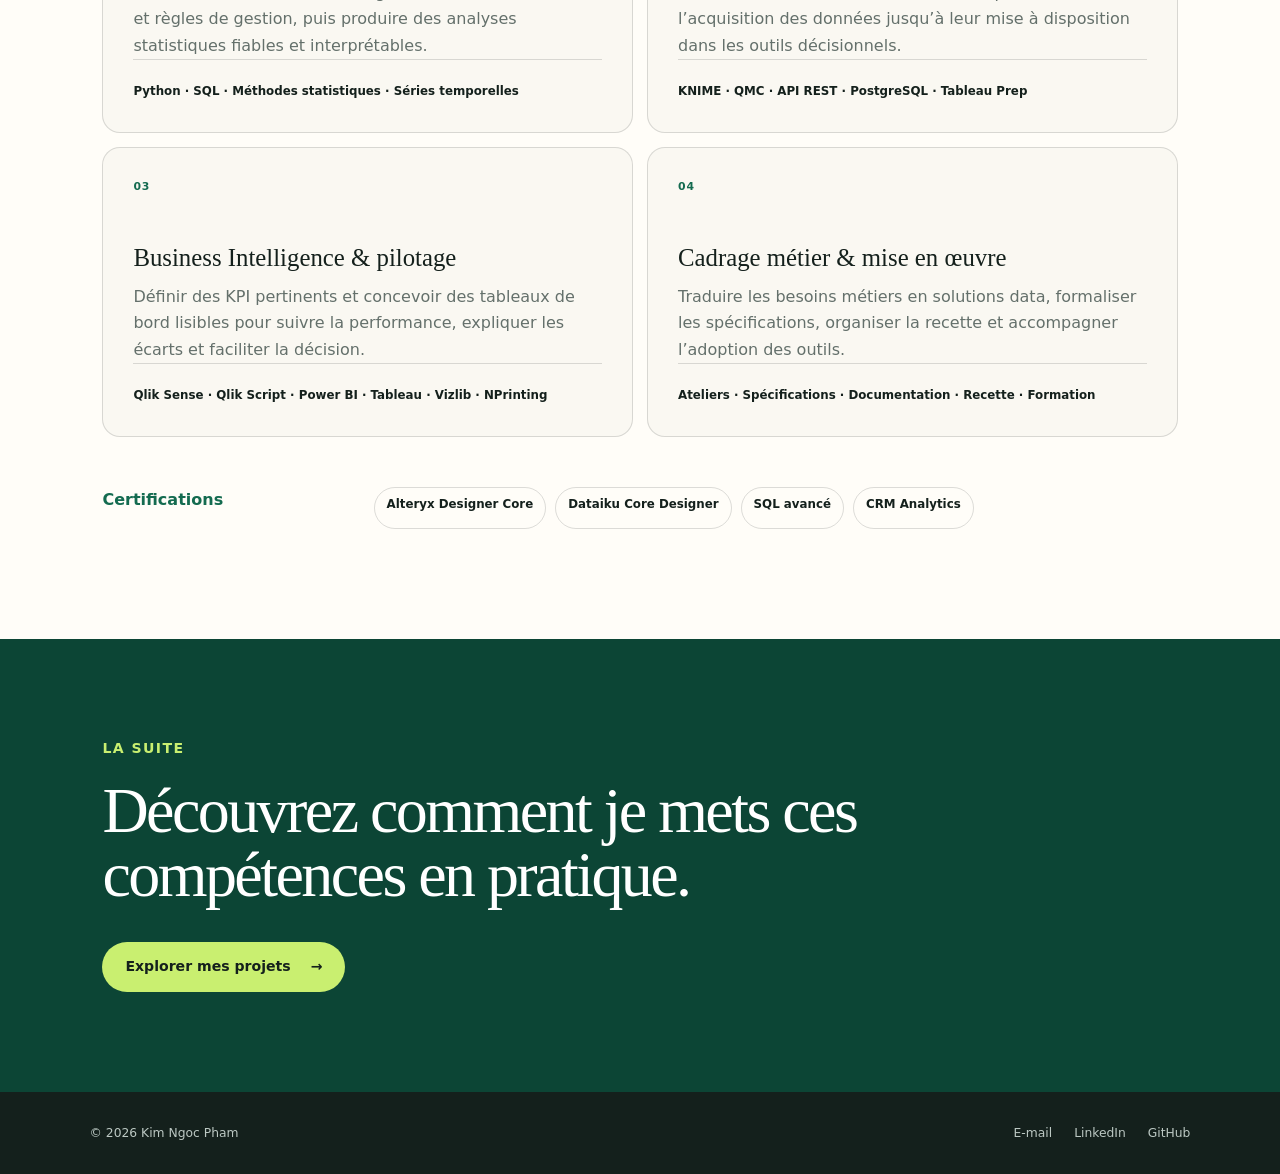
==== commit f7463a3a: "Add files via upload" ====
--- a/a-propos.html
+++ b/a-propos.html
@@ -76,7 +76,7 @@
             <p><strong>Clients :</strong> DGFiP, Grand Lyon, DxO Labs.</p>
             <div class="client-missions" aria-label="Missions clients chez Mydral">
               <article class="client-mission">
-                <div><p class="organisation">DGFiP</p><span class="mission-duration">4 mois</span></div>
+                <div><p class="organisation">DGFiP</p></div>
                 <div>
                   <h4>Analyse comptable &amp; reporting</h4>
                   <p class="mission-domain"><strong>Domaine :</strong> Fiscalité et comptabilité publiques</p>
@@ -86,11 +86,11 @@
                     <li>Élaboration de modèles analytiques et proposition de visualisations adaptées au pilotage d’activité.</li>
                     <li>Mise en production des tableaux de bord, suivi de la qualité des données et rédaction de la documentation fonctionnelle.</li>
                   </ul>
-                  <div class="experience-tags" aria-label="Outils utilisés pour la mission"><span>Tableau Desktop</span><span>Tableau Server</span><span>KNIME AP</span></div>
+                  <div class="experience-tags" aria-label="Outils utilisés pour la mission"><span>Tableau Desktop</span><span>Tableau Server</span><span>KNIME AP</span><span>Gestion de projet</span><span>Conception</span></div>
                 </div>
               </article>
               <article class="client-mission">
-                <div><p class="organisation">Grand Lyon</p><span class="mission-duration">2 mois</span></div>
+                <div><p class="organisation">Grand Lyon</p></div>
                 <div>
                   <h4>Intégration multi-sources &amp; datamarts</h4>
                   <p class="mission-domain"><strong>Domaine :</strong> Eau et assainissement</p>
@@ -101,11 +101,11 @@
                     <li>Préparation et extraction des données des datamarts pour leur exploitation dans les tableaux de bord.</li>
                     <li>Rédaction de comptes rendus et de la documentation fonctionnelle.</li>
                   </ul>
-                  <div class="experience-tags" aria-label="Outils utilisés pour la mission"><span>KNIME AP</span><span>DataMart</span></div>
+                  <div class="experience-tags" aria-label="Outils utilisés pour la mission"><span>KNIME AP</span><span>DataMart</span><span>Gestion de projet</span><span>Conception</span></div>
                 </div>
               </article>
               <article class="client-mission">
-                <div><p class="organisation">DxO Labs</p><span class="mission-duration">3 mois</span></div>
+                <div><p class="organisation">DxO Labs</p></div>
                 <div>
                   <h4>Fiabilisation des workflows KNIME</h4>
                   <p class="mission-domain"><strong>Domaine :</strong> Édition de logiciels photographiques</p>
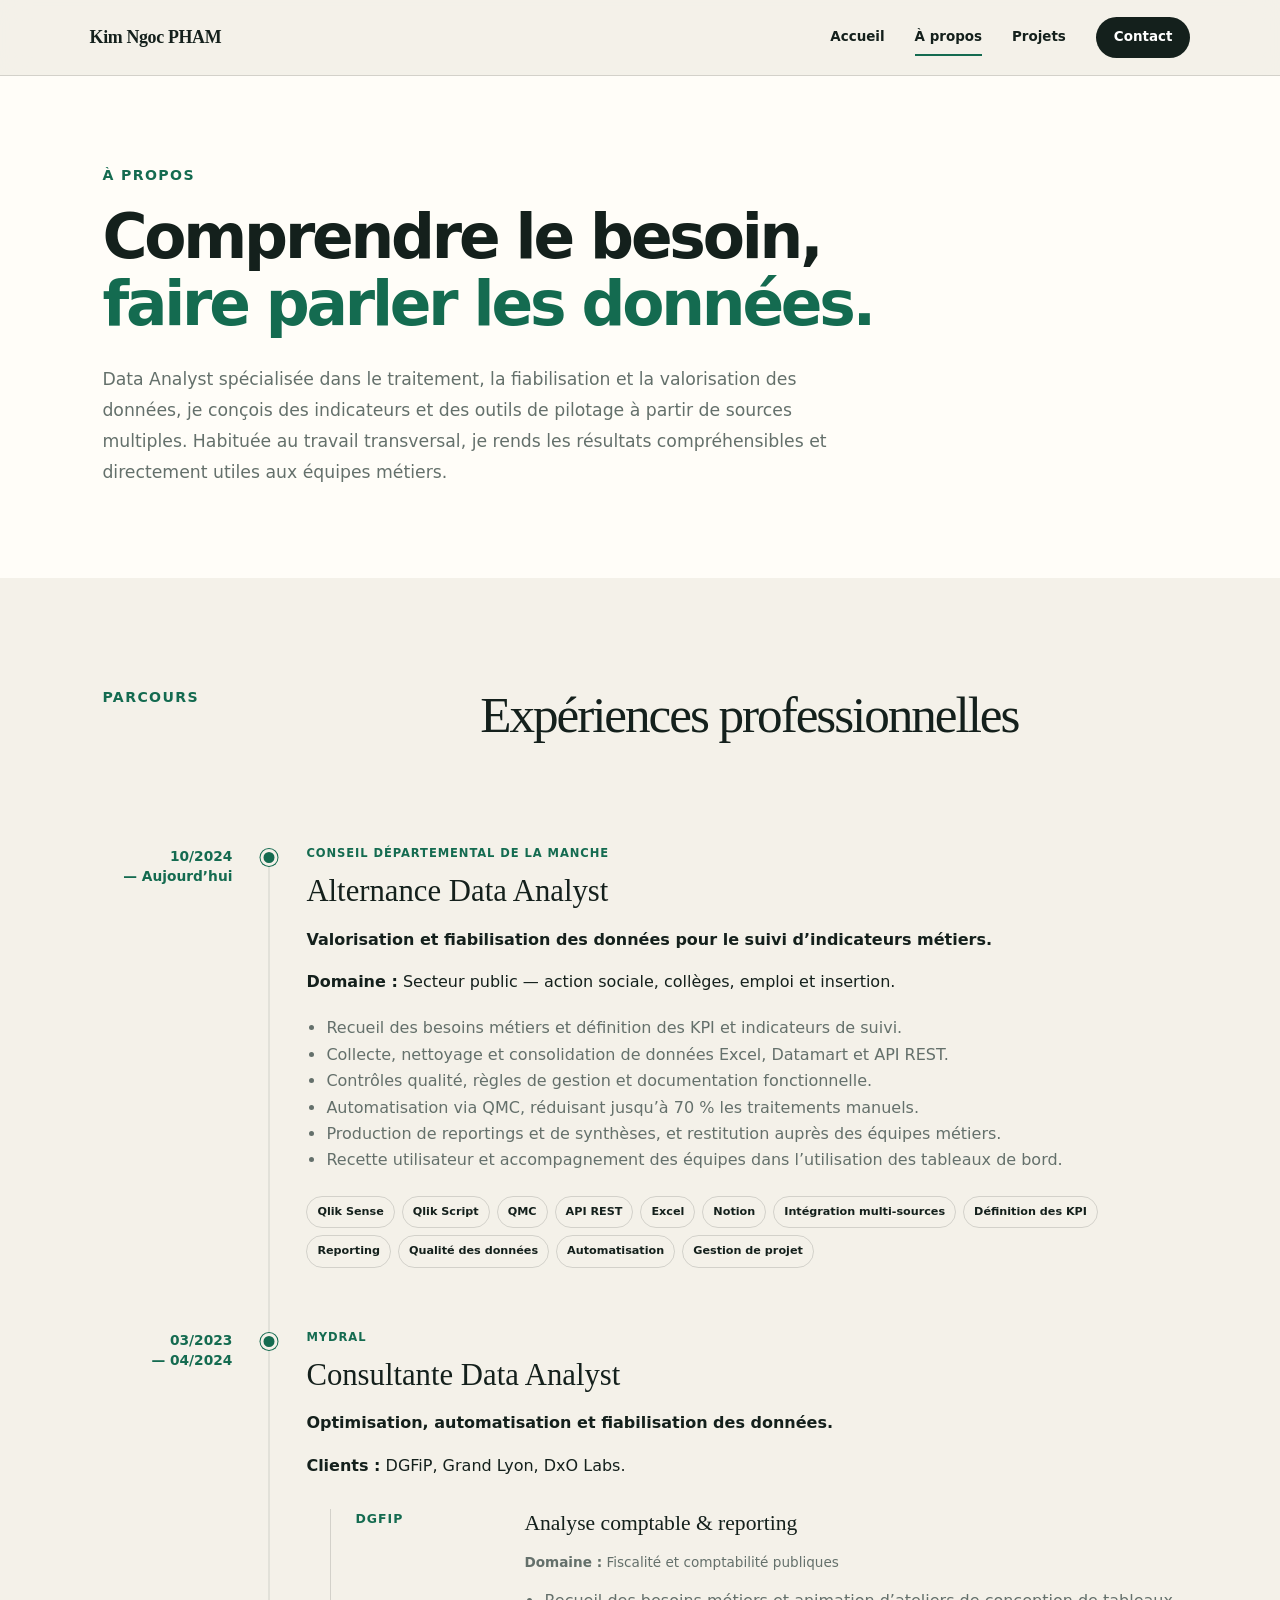
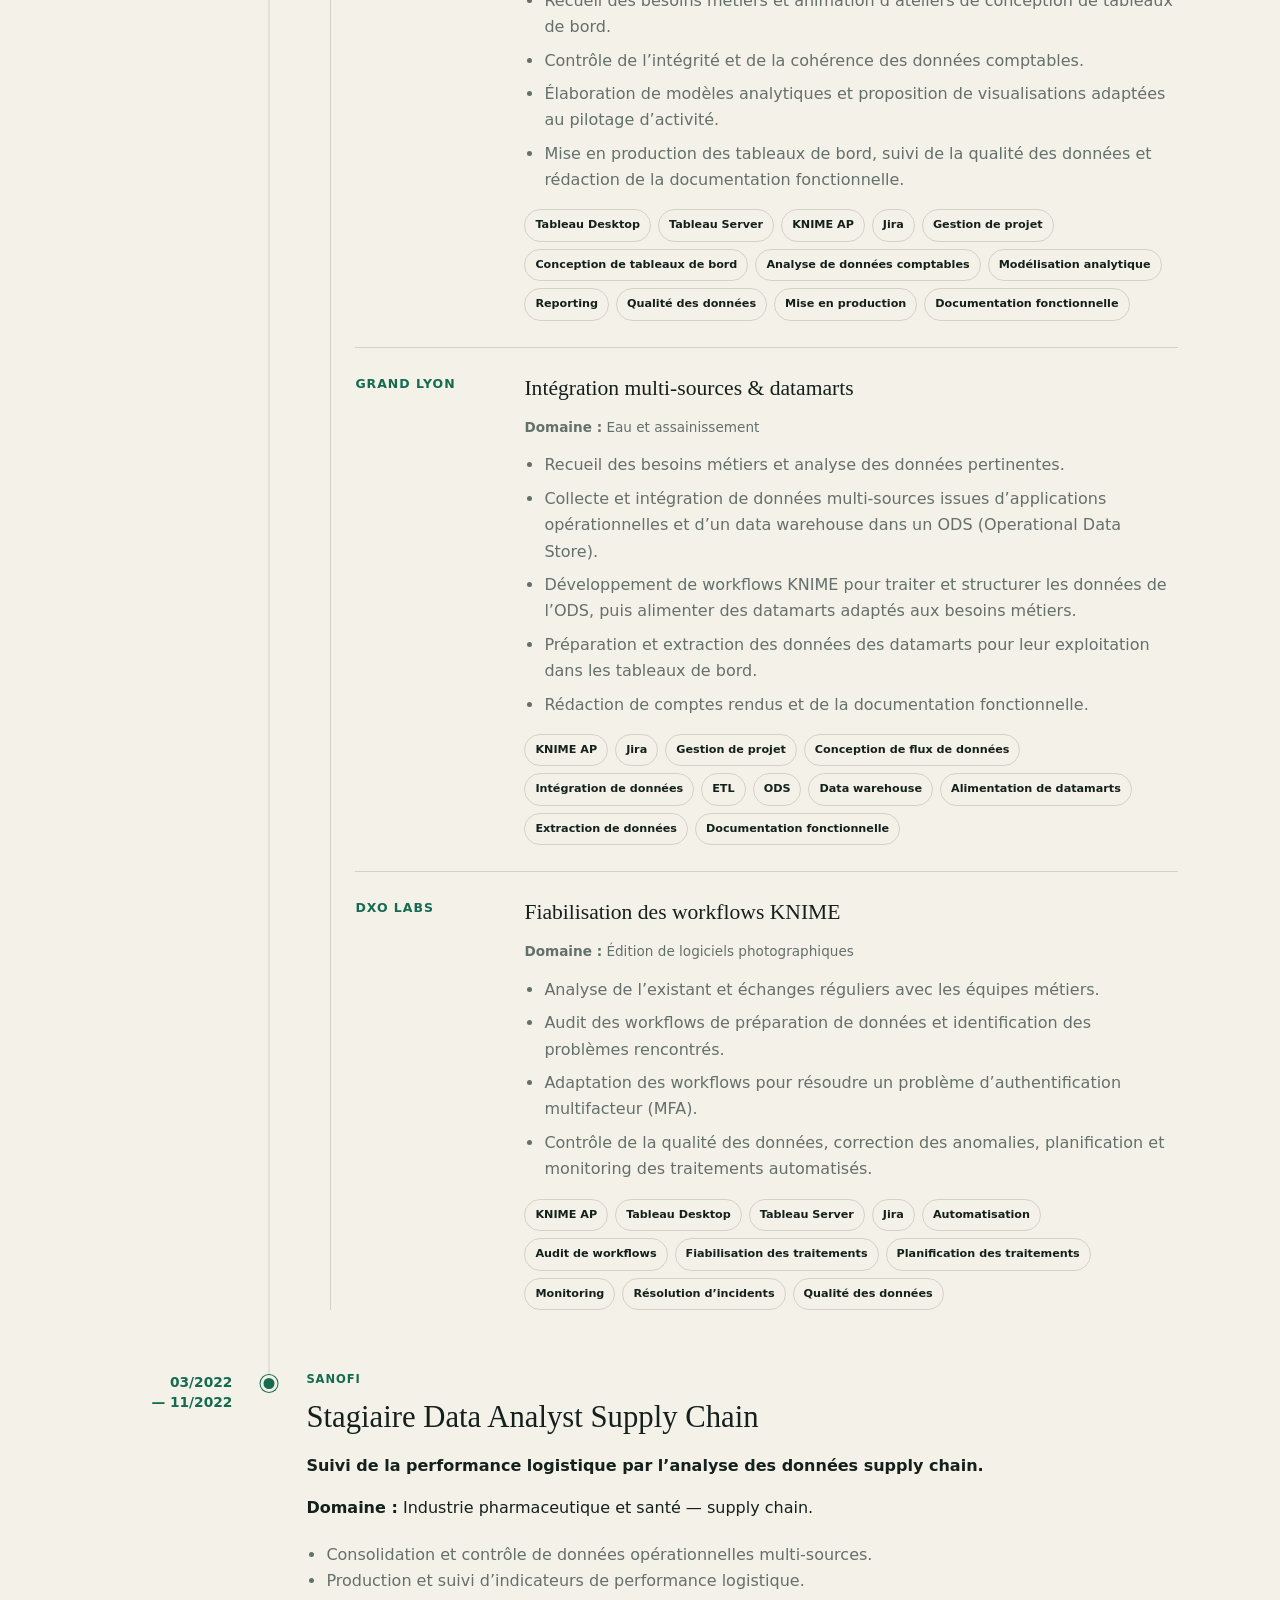
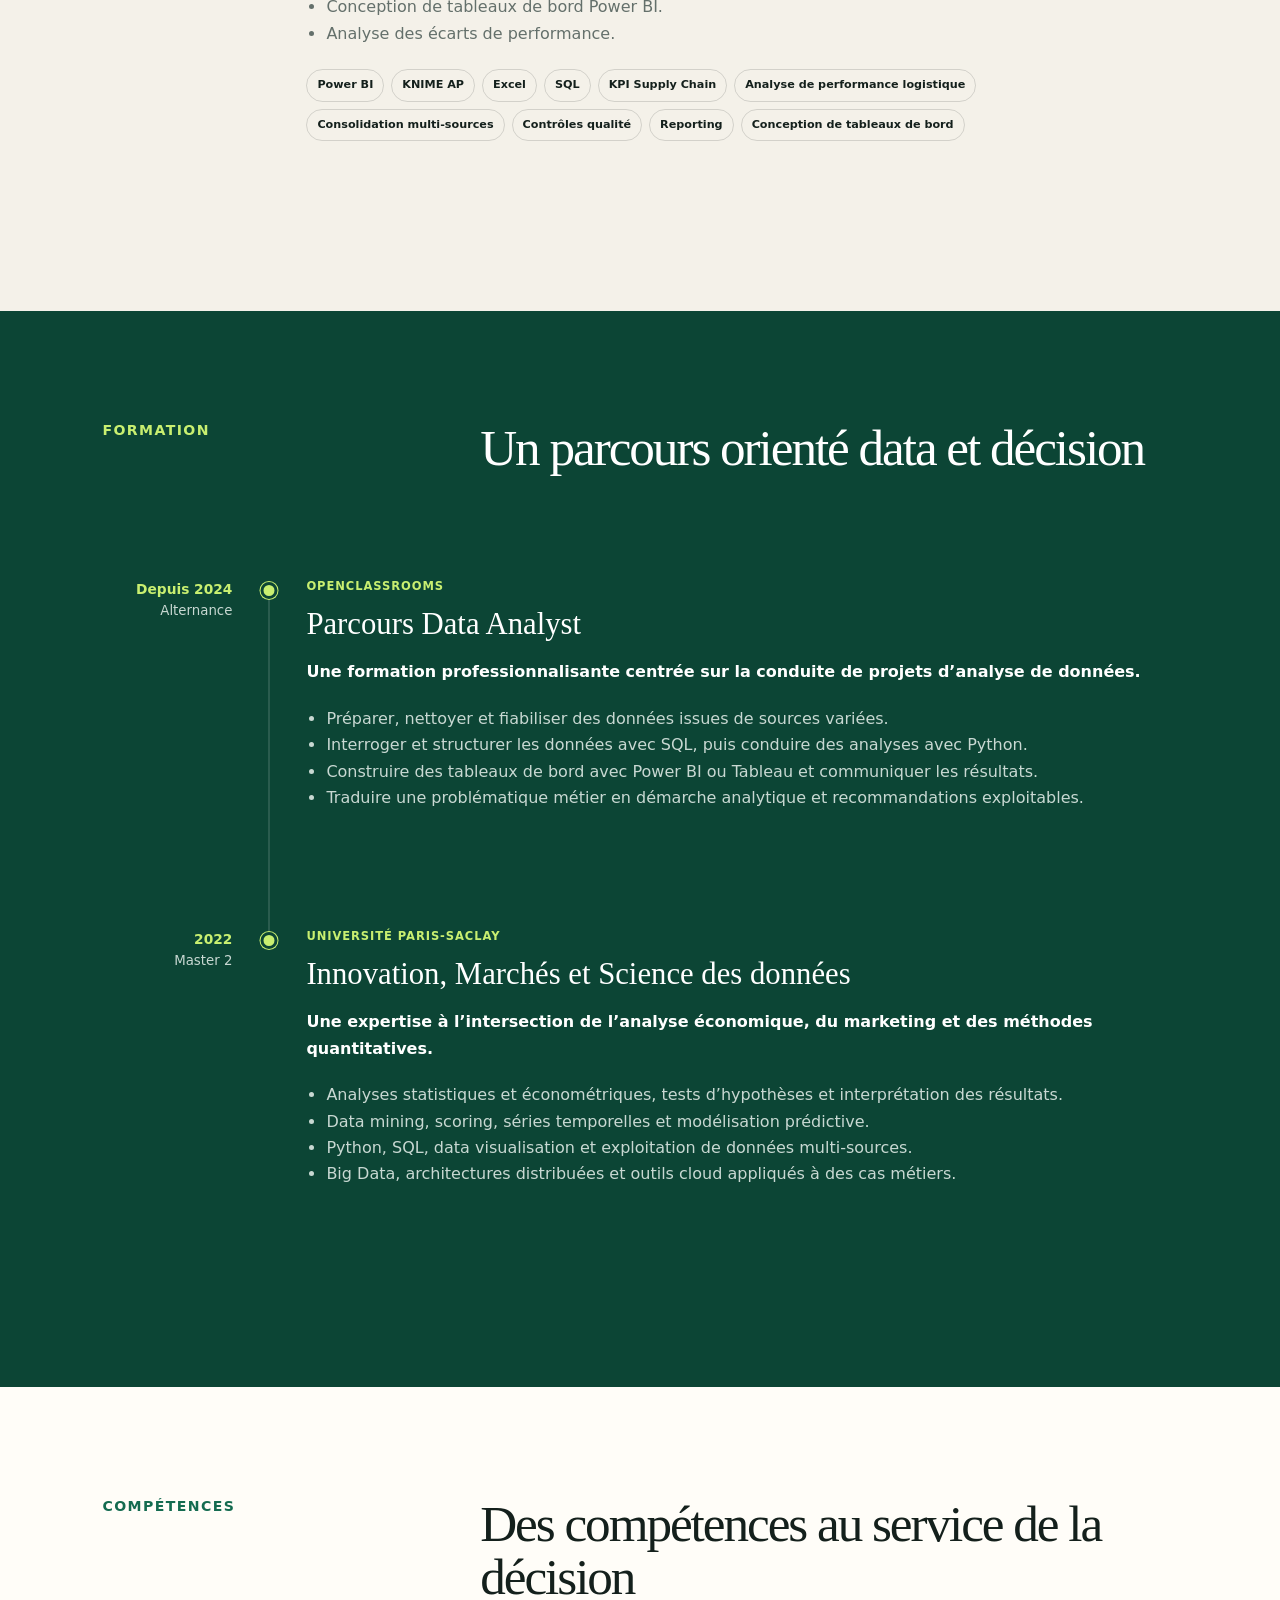
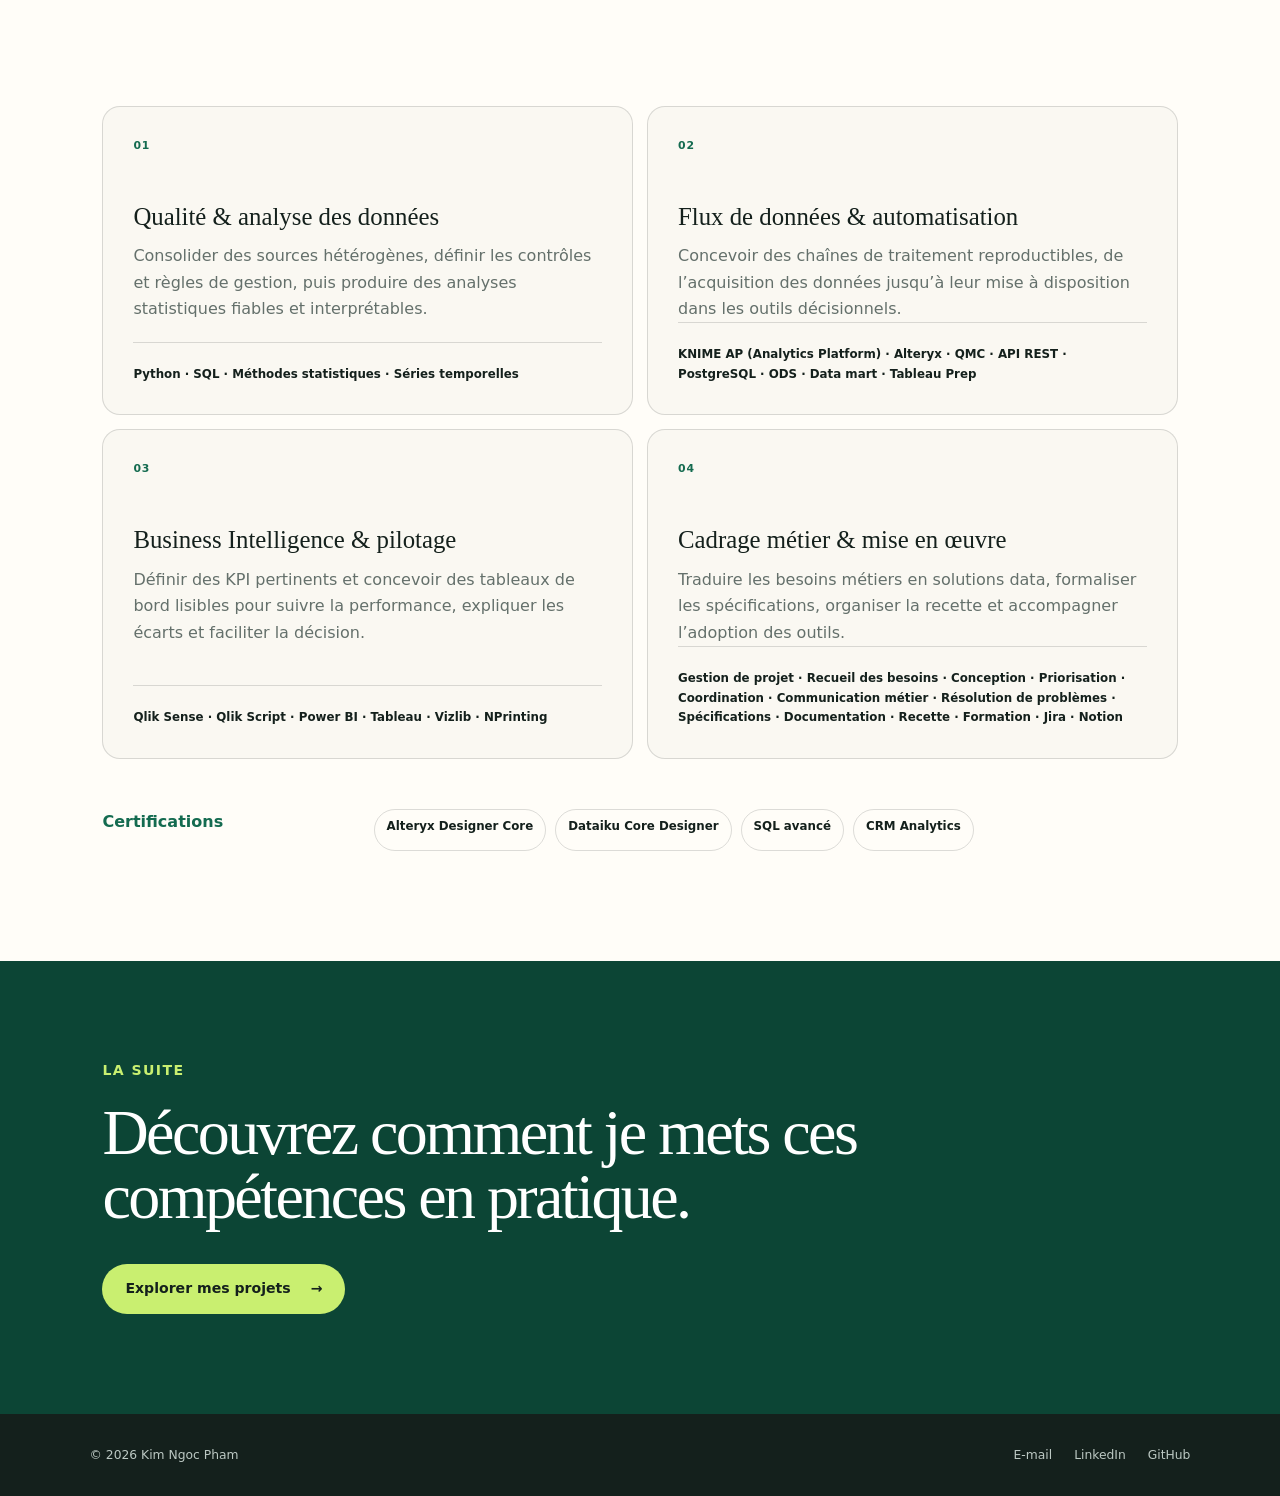
==== commit b24d9f2a: "Add files via upload" ====
--- a/a-propos.html
+++ b/a-propos.html
@@ -56,13 +56,14 @@
             <p class="lead">Valorisation et fiabilisation des données pour le suivi d’indicateurs métiers.</p>
             <p><strong>Domaine :</strong> Secteur public — action sociale, collèges, emploi et insertion.</p>
             <ul>
-              <li>Recueil des besoins et conception d’indicateurs de suivi.</li>
+              <li>Recueil des besoins métiers et définition des KPI et indicateurs de suivi.</li>
               <li>Collecte, nettoyage et consolidation de données Excel, Datamart et API REST.</li>
               <li>Contrôles qualité, règles de gestion et documentation fonctionnelle.</li>
               <li>Automatisation via QMC, réduisant jusqu’à 70 % les traitements manuels.</li>
-              <li>Production de synthèses et restitution auprès des équipes métiers.</li>
-            </ul>
-            <div class="experience-tags" aria-label="Outils et compétences"><span>Qlik Sense</span><span>Qlik Script</span><span>QMC</span><span>API REST</span><span>Excel</span><span>Datamart</span><span>Qualité des données</span><span>Automatisation</span><span>Gestion de projet</span></div>
+              <li>Production de reportings et de synthèses, et restitution auprès des équipes métiers.</li>
+              <li>Recette utilisateur et accompagnement des équipes dans l’utilisation des tableaux de bord.</li>
+            </ul>
+            <div class="experience-tags" aria-label="Outils et compétences"><span>Qlik Sense</span><span>Qlik Script</span><span>QMC</span><span>API REST</span><span>Excel</span><span>Notion</span><span>Intégration multi-sources</span><span>Définition des KPI</span><span>Reporting</span><span>Qualité des données</span><span>Automatisation</span><span>Gestion de projet</span></div>
           </div>
         </article>
 
@@ -86,7 +87,7 @@
                     <li>Élaboration de modèles analytiques et proposition de visualisations adaptées au pilotage d’activité.</li>
                     <li>Mise en production des tableaux de bord, suivi de la qualité des données et rédaction de la documentation fonctionnelle.</li>
                   </ul>
-                  <div class="experience-tags" aria-label="Outils utilisés pour la mission"><span>Tableau Desktop</span><span>Tableau Server</span><span>KNIME AP</span><span>Gestion de projet</span><span>Conception</span></div>
+                  <div class="experience-tags" aria-label="Outils et compétences de la mission"><span>Tableau Desktop</span><span>Tableau Server</span><span>KNIME AP</span><span>Jira</span><span>Gestion de projet</span><span>Conception de tableaux de bord</span><span>Analyse de données comptables</span><span>Modélisation analytique</span><span>Reporting</span><span>Qualité des données</span><span>Mise en production</span><span>Documentation fonctionnelle</span></div>
                 </div>
               </article>
               <article class="client-mission">
@@ -101,7 +102,7 @@
                     <li>Préparation et extraction des données des datamarts pour leur exploitation dans les tableaux de bord.</li>
                     <li>Rédaction de comptes rendus et de la documentation fonctionnelle.</li>
                   </ul>
-                  <div class="experience-tags" aria-label="Outils utilisés pour la mission"><span>KNIME AP</span><span>DataMart</span><span>Gestion de projet</span><span>Conception</span></div>
+                  <div class="experience-tags" aria-label="Outils et compétences de la mission"><span>KNIME AP</span><span>Jira</span><span>Gestion de projet</span><span>Conception de flux de données</span><span>Intégration de données</span><span>ETL</span><span>ODS</span><span>Data warehouse</span><span>Alimentation de datamarts</span><span>Extraction de données</span><span>Documentation fonctionnelle</span></div>
                 </div>
               </article>
               <article class="client-mission">
@@ -113,9 +114,9 @@
                     <li>Analyse de l’existant et échanges réguliers avec les équipes métiers.</li>
                     <li>Audit des workflows de préparation de données et identification des problèmes rencontrés.</li>
                     <li>Adaptation des workflows pour résoudre un problème d’authentification multifacteur (MFA).</li>
-                    <li>Contrôle de la qualité des données, correction des anomalies et suivi de la planification et du bon fonctionnement des traitements.</li>
+                    <li>Contrôle de la qualité des données, correction des anomalies, planification et monitoring des traitements automatisés.</li>
                   </ul>
-                  <div class="experience-tags" aria-label="Outils utilisés pour la mission"><span>KNIME AP</span><span>Tableau Desktop</span><span>Tableau Server</span><span>Automatisation</span><span>Audit</span></div>
+                  <div class="experience-tags" aria-label="Outils et compétences de la mission"><span>KNIME AP</span><span>Tableau Desktop</span><span>Tableau Server</span><span>Jira</span><span>Automatisation</span><span>Audit de workflows</span><span>Fiabilisation des traitements</span><span>Planification des traitements</span><span>Monitoring</span><span>Résolution d’incidents</span><span>Qualité des données</span></div>
                 </div>
               </article>
             </div>
@@ -136,7 +137,7 @@
               <li>Conception de tableaux de bord Power BI.</li>
               <li>Analyse des écarts de performance.</li>
             </ul>
-            <div class="experience-tags" aria-label="Outils et compétences"><span>Power BI</span><span>KNIME AP (Analytics Platform)</span><span>Excel</span><span>Bases de données</span><span>SQL</span><span>KPI Supply Chain</span><span>Analyse de performance</span><span>Data visualisation</span></div>
+            <div class="experience-tags" aria-label="Outils et compétences"><span>Power BI</span><span>KNIME AP</span><span>Excel</span><span>SQL</span><span>KPI Supply Chain</span><span>Analyse de performance logistique</span><span>Consolidation multi-sources</span><span>Contrôles qualité</span><span>Reporting</span><span>Conception de tableaux de bord</span></div>
           </div>
         </article>
       </div>
@@ -188,9 +189,9 @@
       </div>
       <div class="skills-grid">
         <article><span>01</span><h3>Qualité & analyse des données</h3><p>Consolider des sources hétérogènes, définir les contrôles et règles de gestion, puis produire des analyses statistiques fiables et interprétables.</p><small>Python · SQL · Méthodes statistiques · Séries temporelles</small></article>
-        <article><span>02</span><h3>Flux de données & automatisation</h3><p>Concevoir des chaînes de traitement reproductibles, de l’acquisition des données jusqu’à leur mise à disposition dans les outils décisionnels.</p><small>KNIME · QMC · API REST · PostgreSQL · Tableau Prep</small></article>
+        <article><span>02</span><h3>Flux de données & automatisation</h3><p>Concevoir des chaînes de traitement reproductibles, de l’acquisition des données jusqu’à leur mise à disposition dans les outils décisionnels.</p><small>KNIME AP (Analytics Platform) · Alteryx · QMC · API REST · PostgreSQL · ODS · Data mart · Tableau Prep</small></article>
         <article><span>03</span><h3>Business Intelligence & pilotage</h3><p>Définir des KPI pertinents et concevoir des tableaux de bord lisibles pour suivre la performance, expliquer les écarts et faciliter la décision.</p><small>Qlik Sense · Qlik Script · Power BI · Tableau · Vizlib · NPrinting</small></article>
-        <article><span>04</span><h3>Cadrage métier & mise en œuvre</h3><p>Traduire les besoins métiers en solutions data, formaliser les spécifications, organiser la recette et accompagner l’adoption des outils.</p><small>Ateliers · Spécifications · Documentation · Recette · Formation</small></article>
+        <article><span>04</span><h3>Cadrage métier & mise en œuvre</h3><p>Traduire les besoins métiers en solutions data, formaliser les spécifications, organiser la recette et accompagner l’adoption des outils.</p><small>Gestion de projet · Recueil des besoins · Conception · Priorisation · Coordination · Communication métier · Résolution de problèmes · Spécifications · Documentation · Recette · Formation · Jira · Notion</small></article>
       </div>
       <div class="certifications">
         <p>Certifications</p>
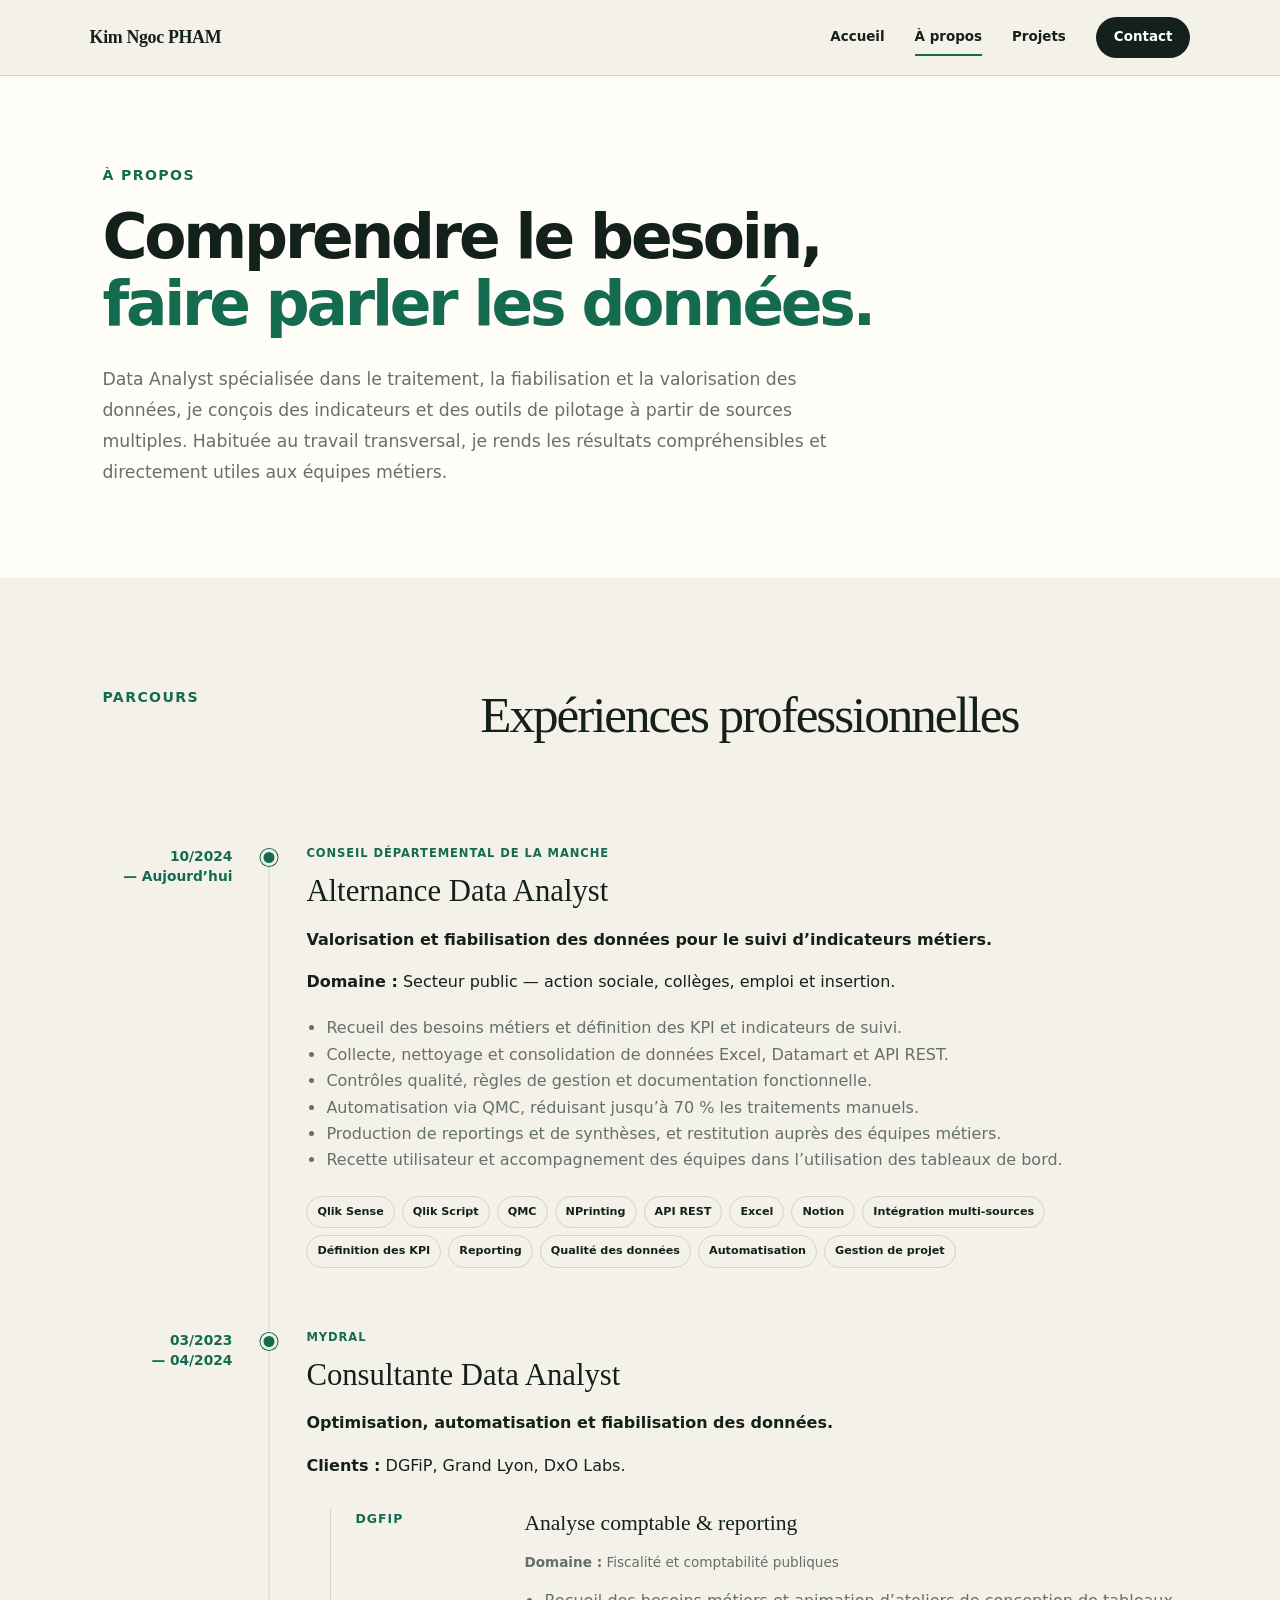
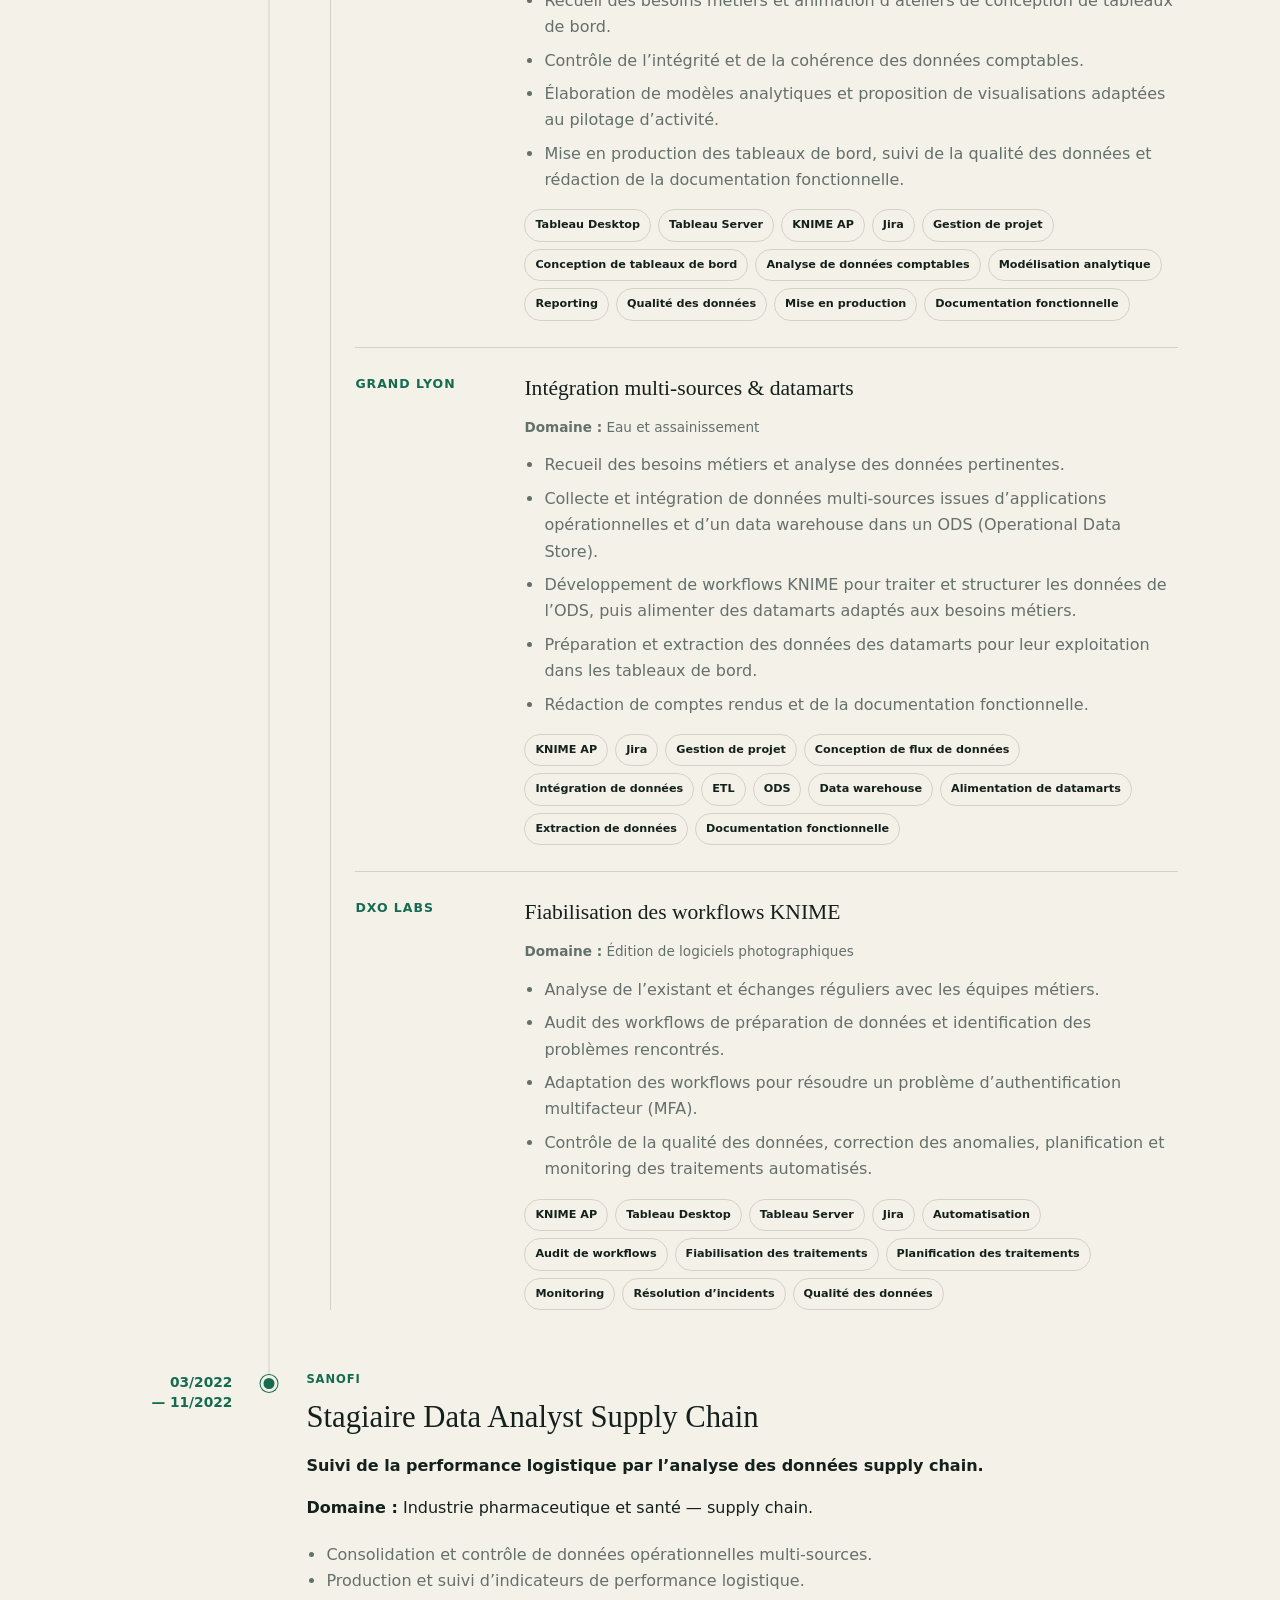
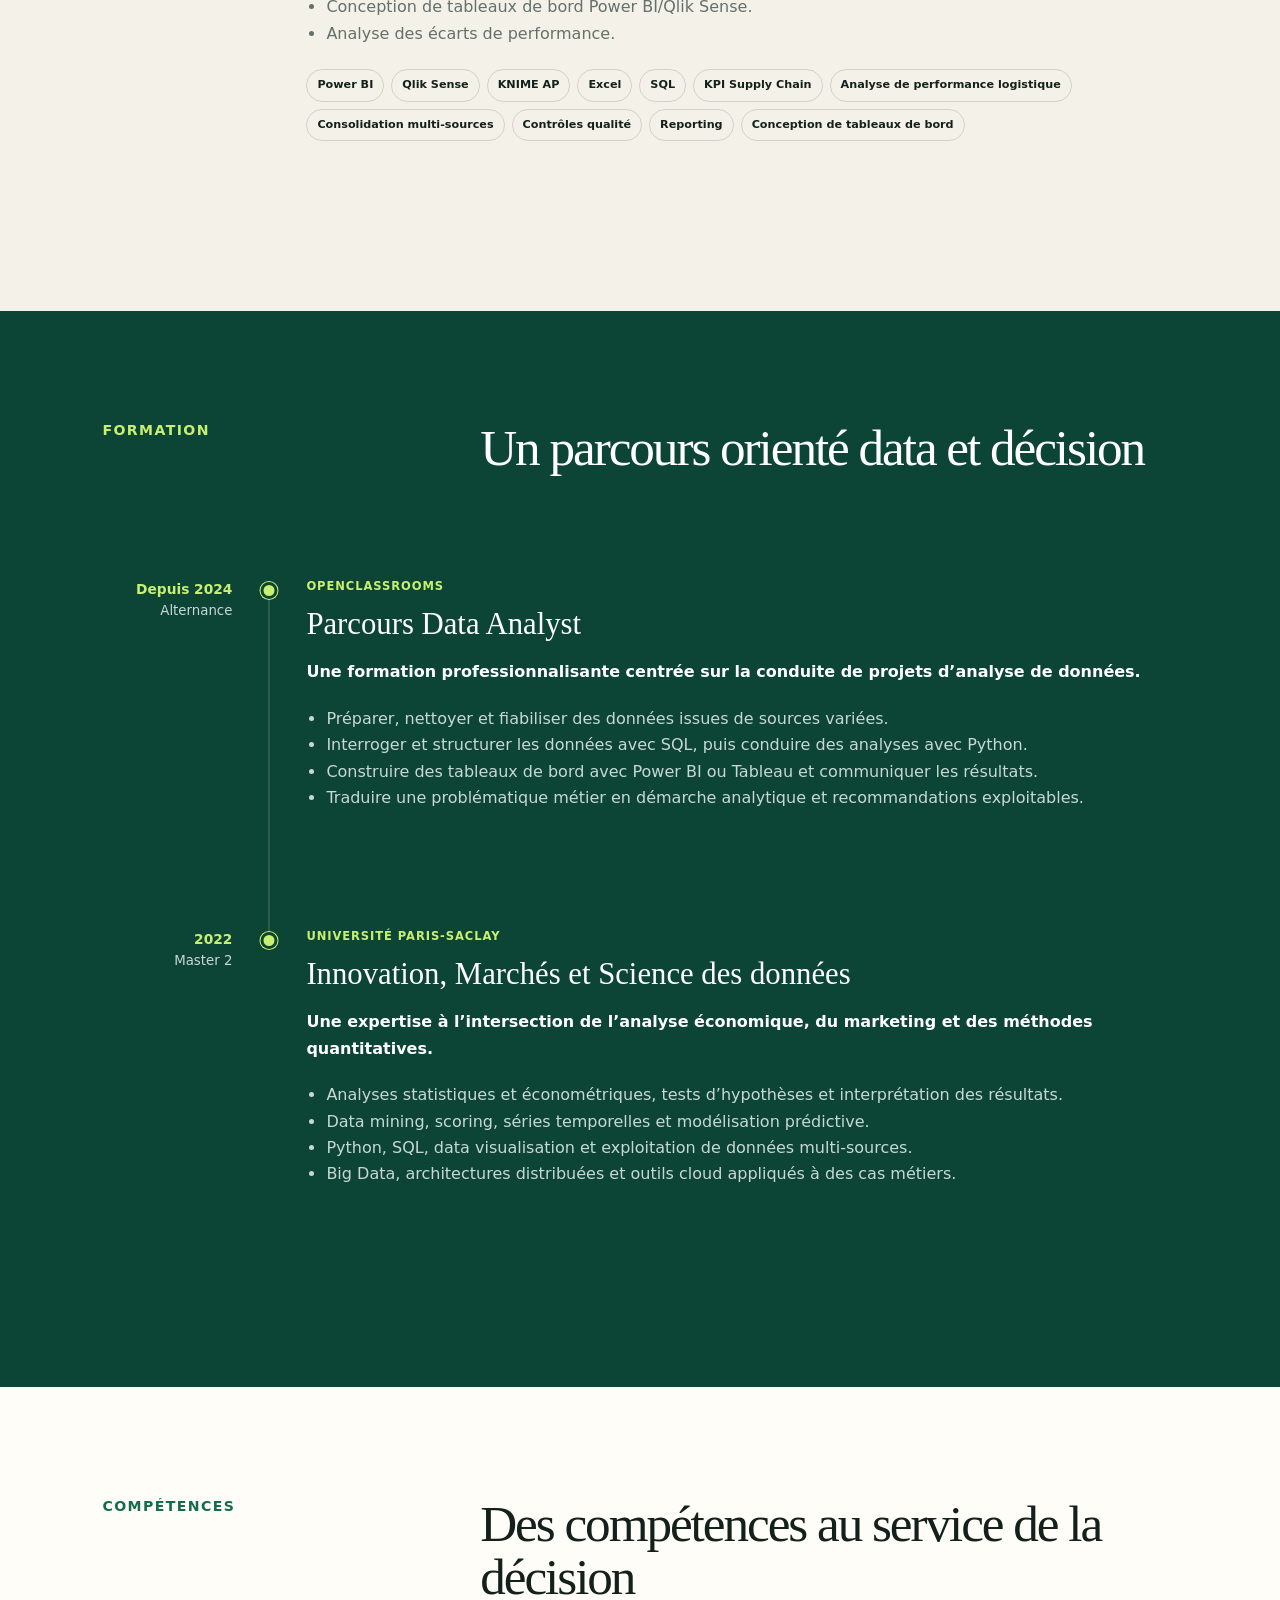
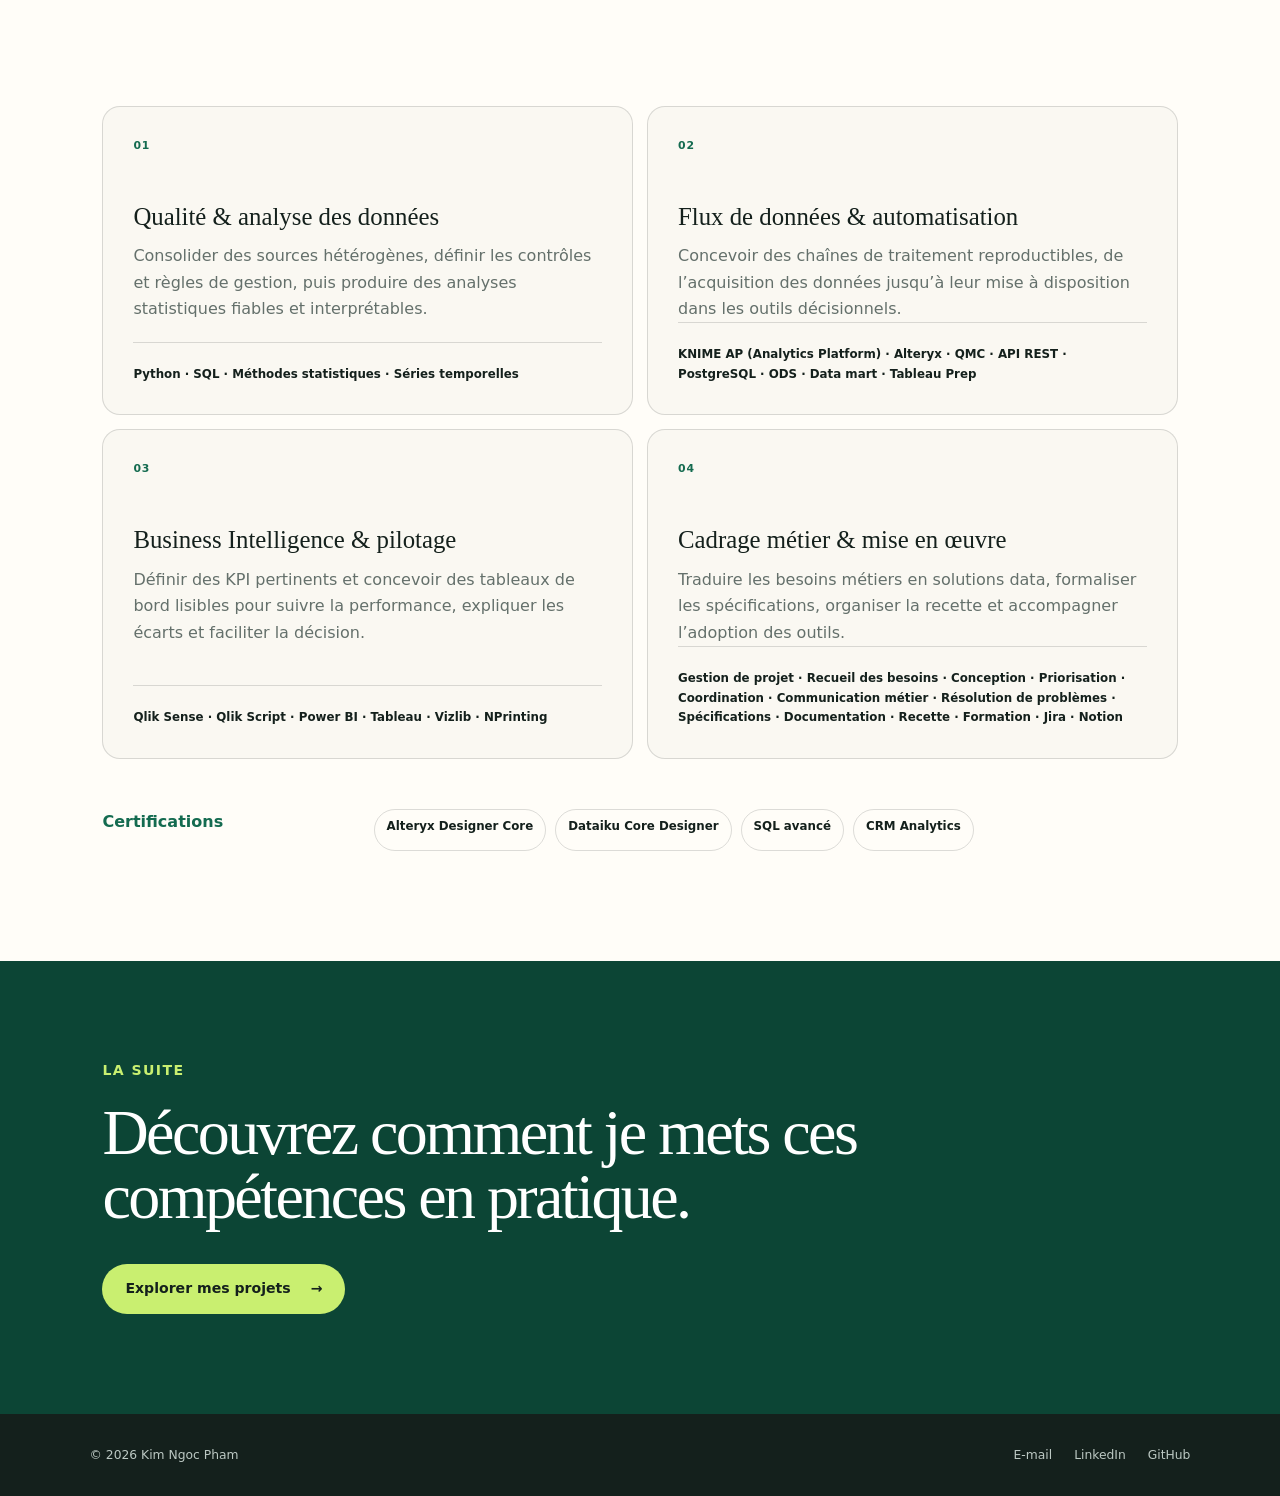
==== commit 2788db4e: "Add files via upload" ====
--- a/a-propos.html
+++ b/a-propos.html
@@ -63,7 +63,7 @@
               <li>Production de reportings et de synthèses, et restitution auprès des équipes métiers.</li>
               <li>Recette utilisateur et accompagnement des équipes dans l’utilisation des tableaux de bord.</li>
             </ul>
-            <div class="experience-tags" aria-label="Outils et compétences"><span>Qlik Sense</span><span>Qlik Script</span><span>QMC</span><span>API REST</span><span>Excel</span><span>Notion</span><span>Intégration multi-sources</span><span>Définition des KPI</span><span>Reporting</span><span>Qualité des données</span><span>Automatisation</span><span>Gestion de projet</span></div>
+            <div class="experience-tags" aria-label="Outils et compétences"><span>Qlik Sense</span><span>Qlik Script</span><span>QMC</span><span>NPrinting</span><span>API REST</span><span>Excel</span><span>Notion</span><span>Intégration multi-sources</span><span>Définition des KPI</span><span>Reporting</span><span>Qualité des données</span><span>Automatisation</span><span>Gestion de projet</span></div>
           </div>
         </article>
 
@@ -134,10 +134,10 @@
             <ul>
               <li>Consolidation et contrôle de données opérationnelles multi-sources.</li>
               <li>Production et suivi d’indicateurs de performance logistique.</li>
-              <li>Conception de tableaux de bord Power BI.</li>
+              <li>Conception de tableaux de bord Power BI/Qlik Sense.</li>
               <li>Analyse des écarts de performance.</li>
             </ul>
-            <div class="experience-tags" aria-label="Outils et compétences"><span>Power BI</span><span>KNIME AP</span><span>Excel</span><span>SQL</span><span>KPI Supply Chain</span><span>Analyse de performance logistique</span><span>Consolidation multi-sources</span><span>Contrôles qualité</span><span>Reporting</span><span>Conception de tableaux de bord</span></div>
+            <div class="experience-tags" aria-label="Outils et compétences"><span>Power BI</span><span>Qlik Sense</span><span>KNIME AP</span><span>Excel</span><span>SQL</span><span>KPI Supply Chain</span><span>Analyse de performance logistique</span><span>Consolidation multi-sources</span><span>Contrôles qualité</span><span>Reporting</span><span>Conception de tableaux de bord</span></div>
           </div>
         </article>
       </div>
